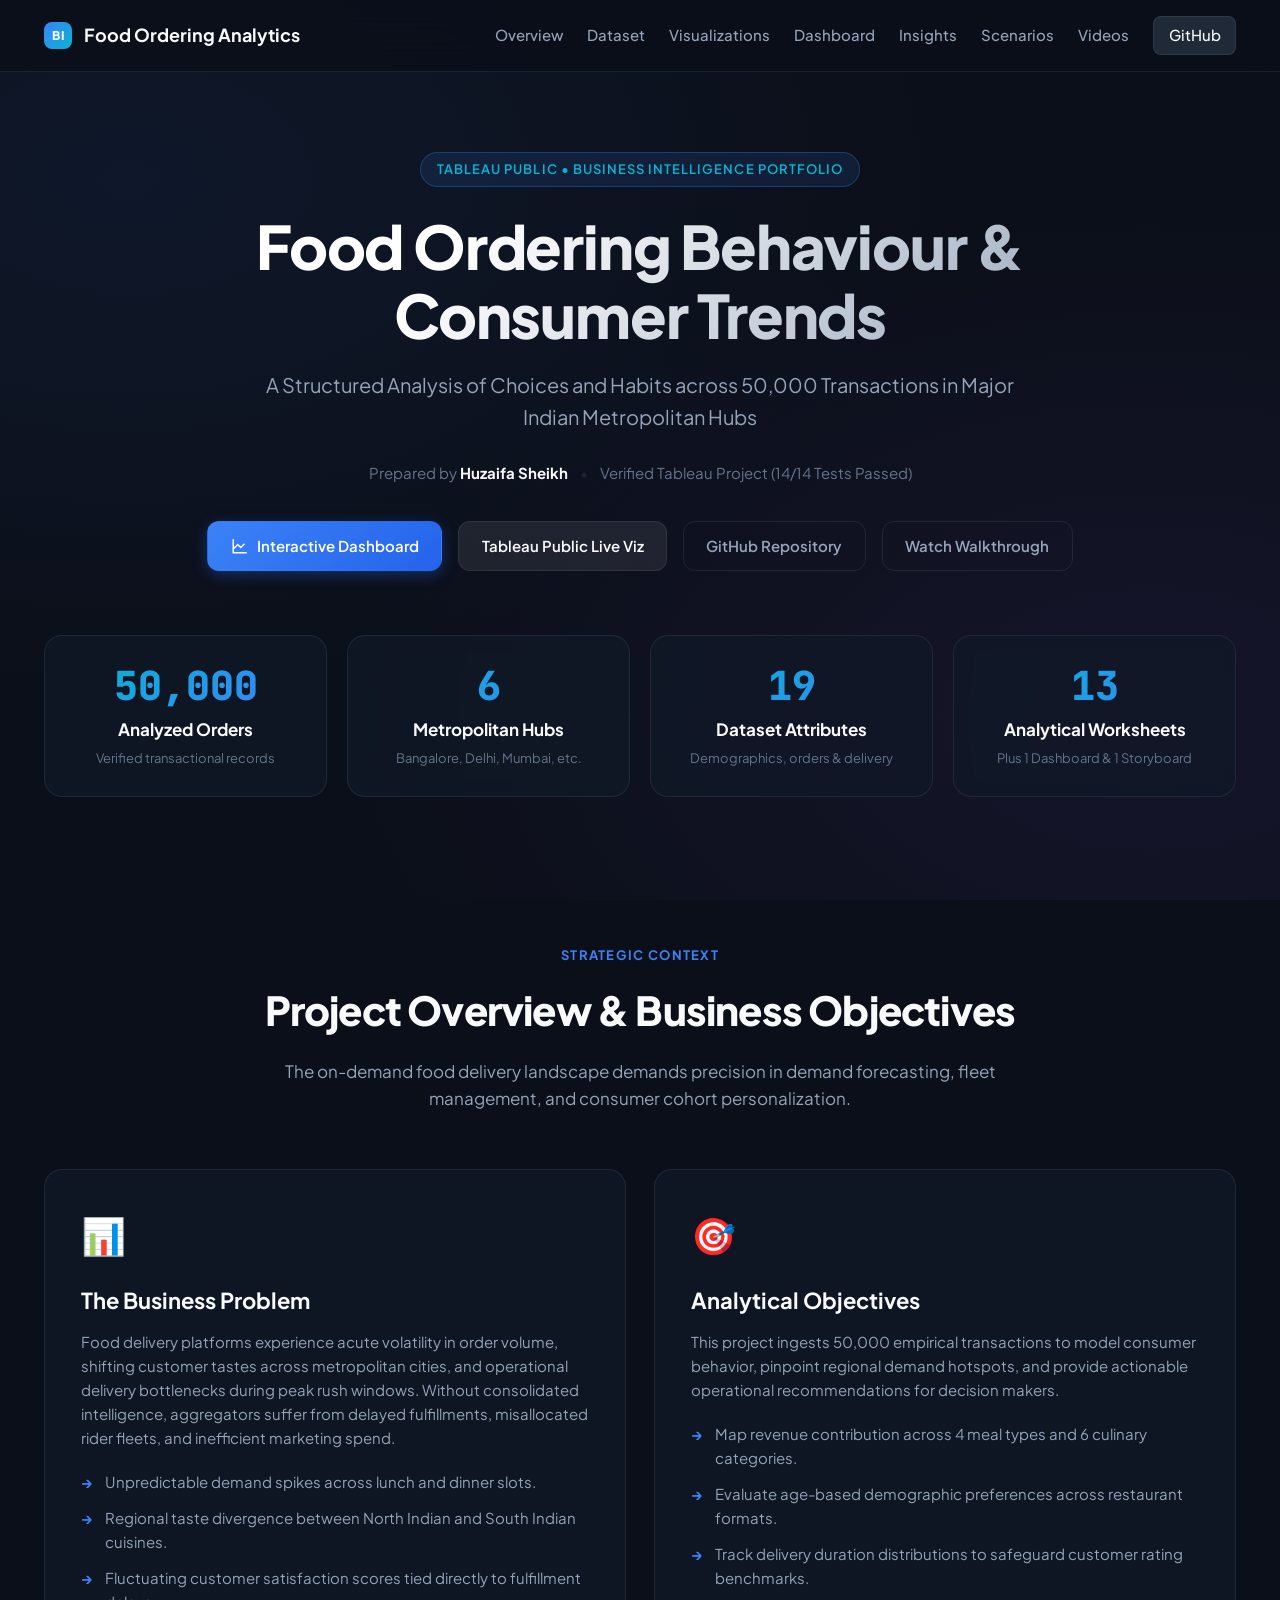
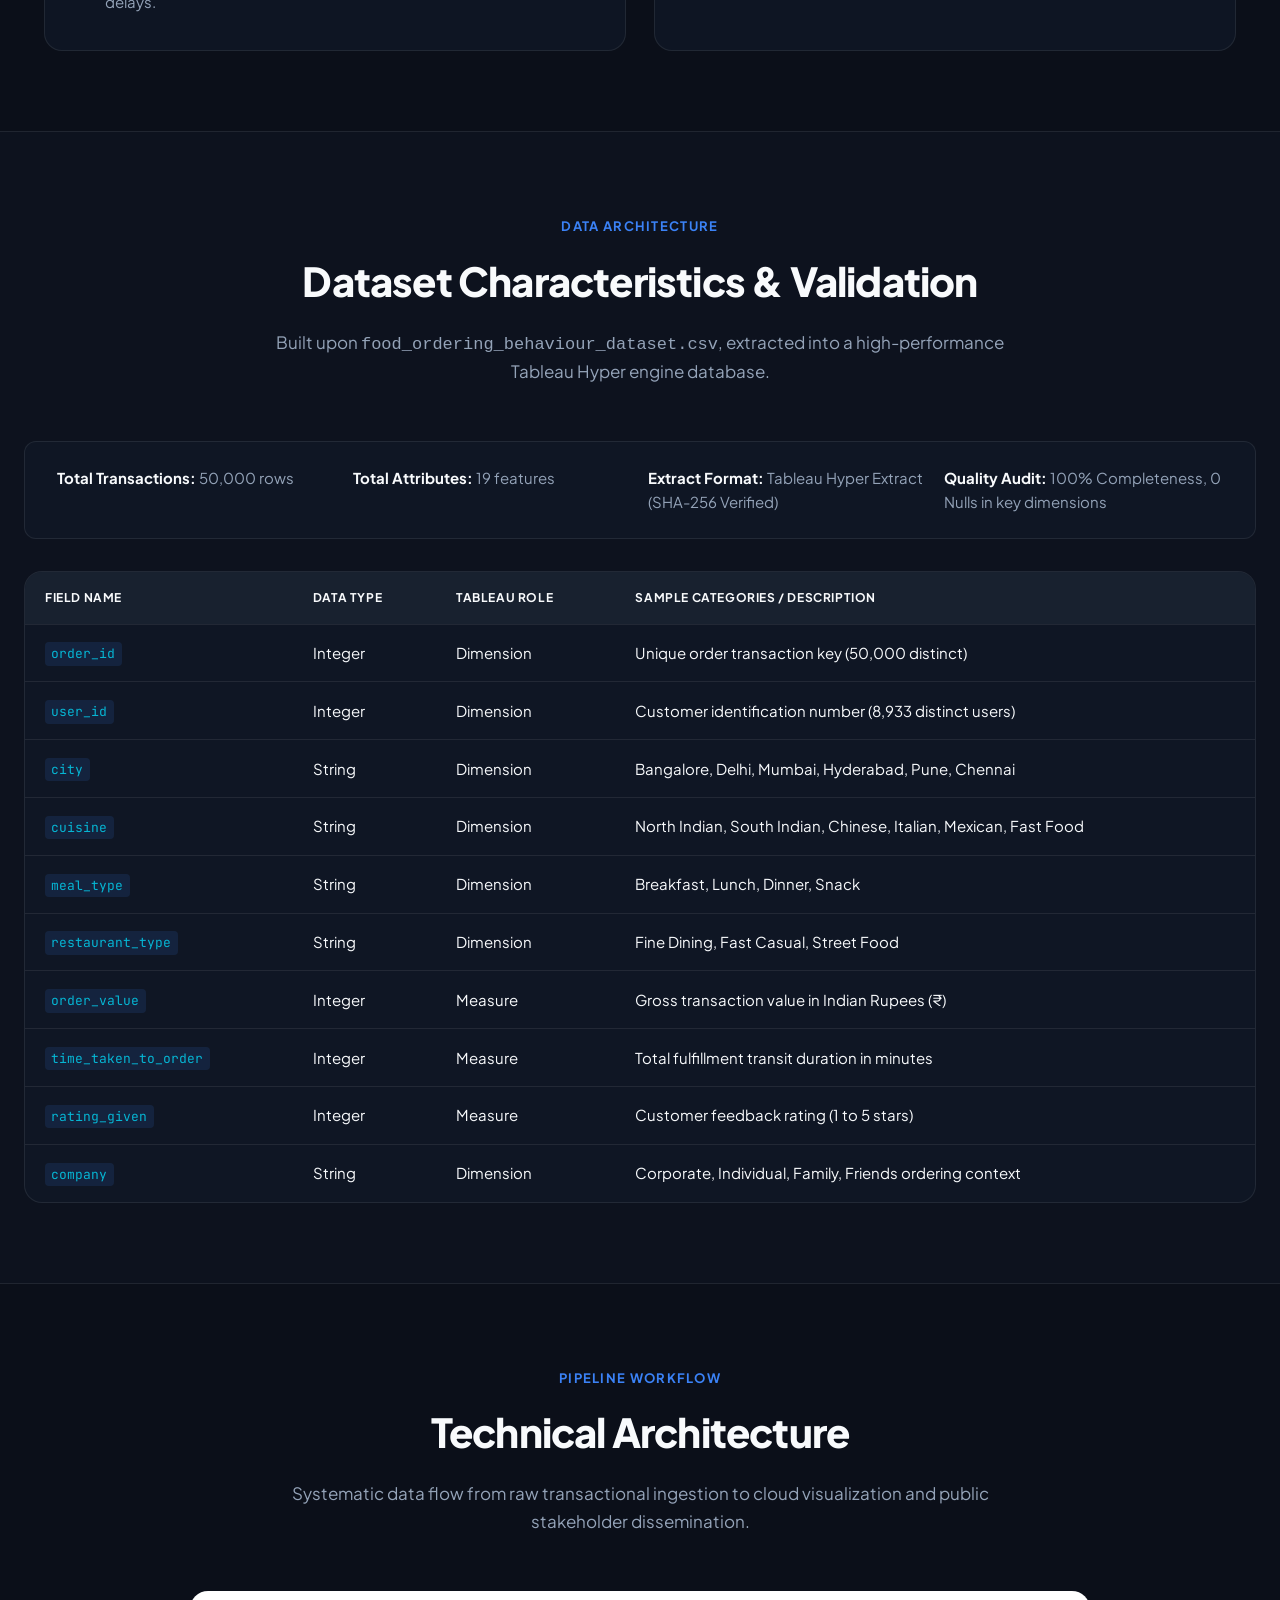
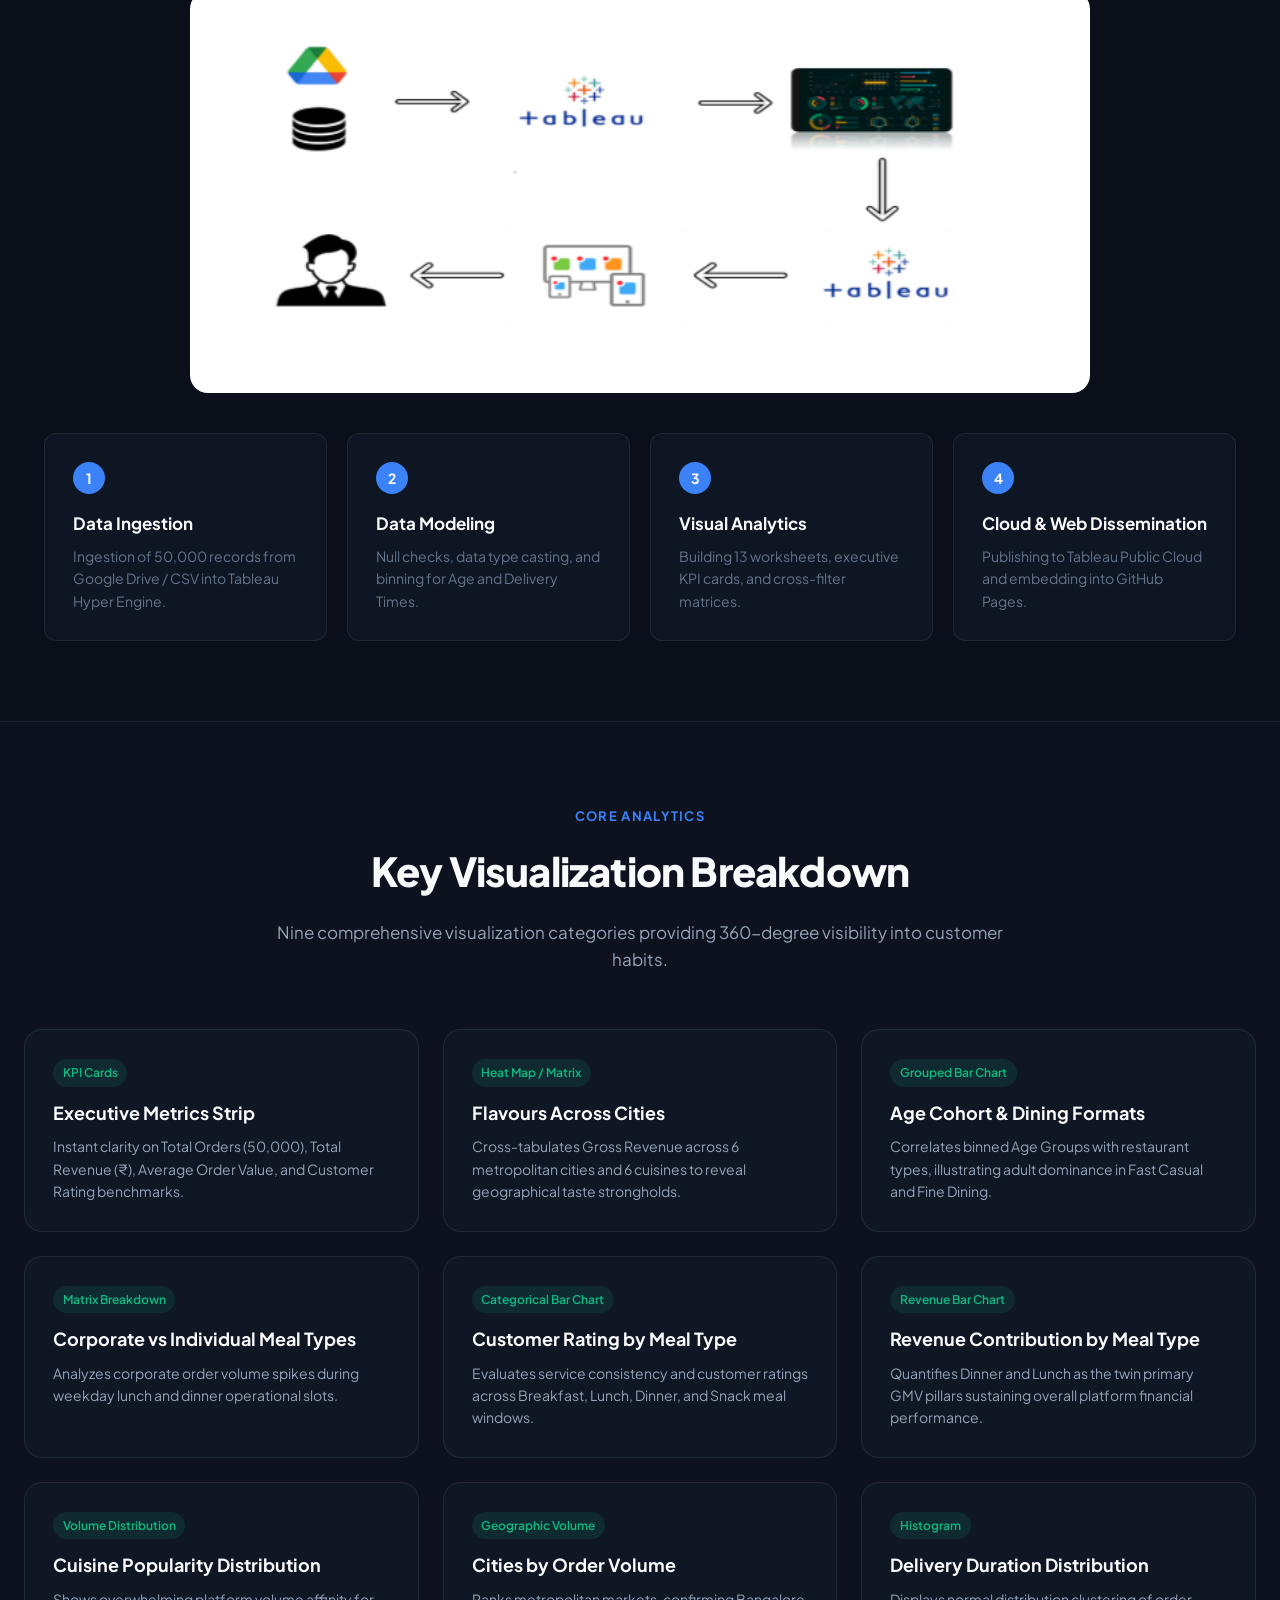
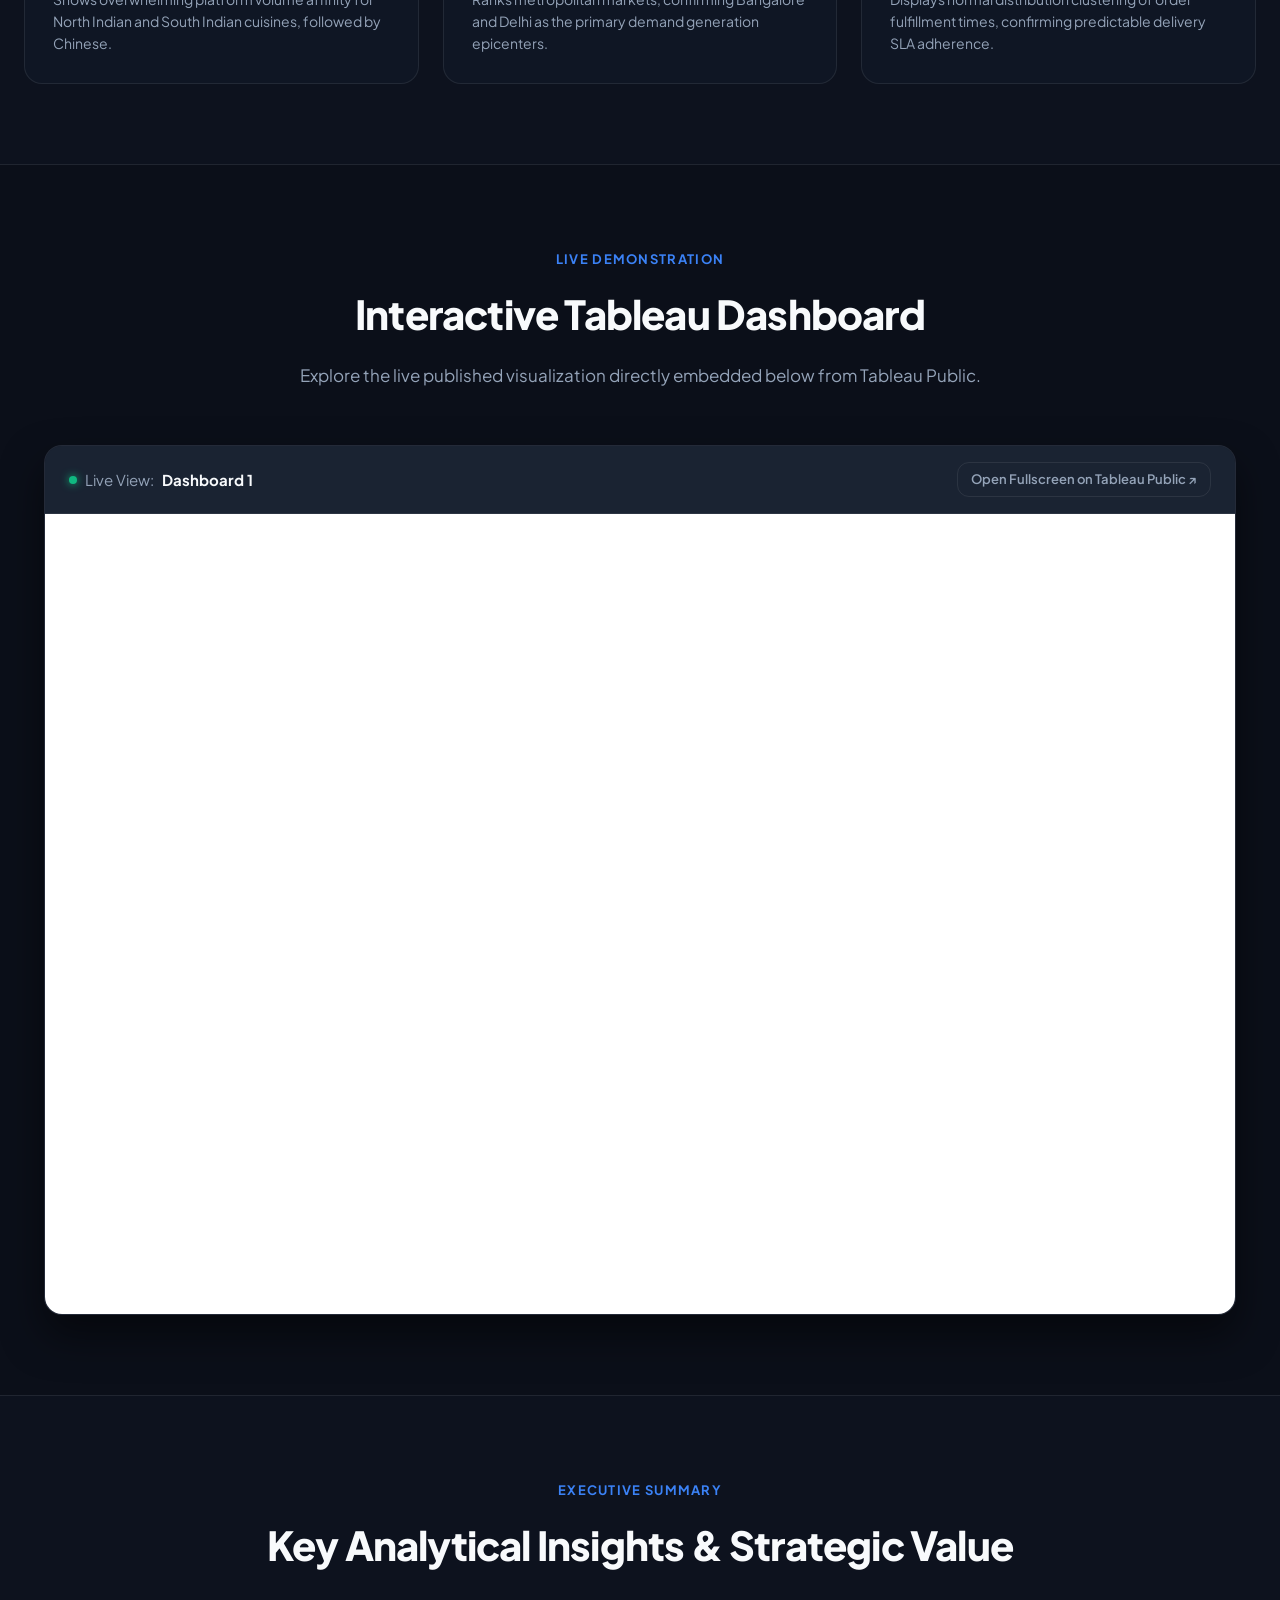
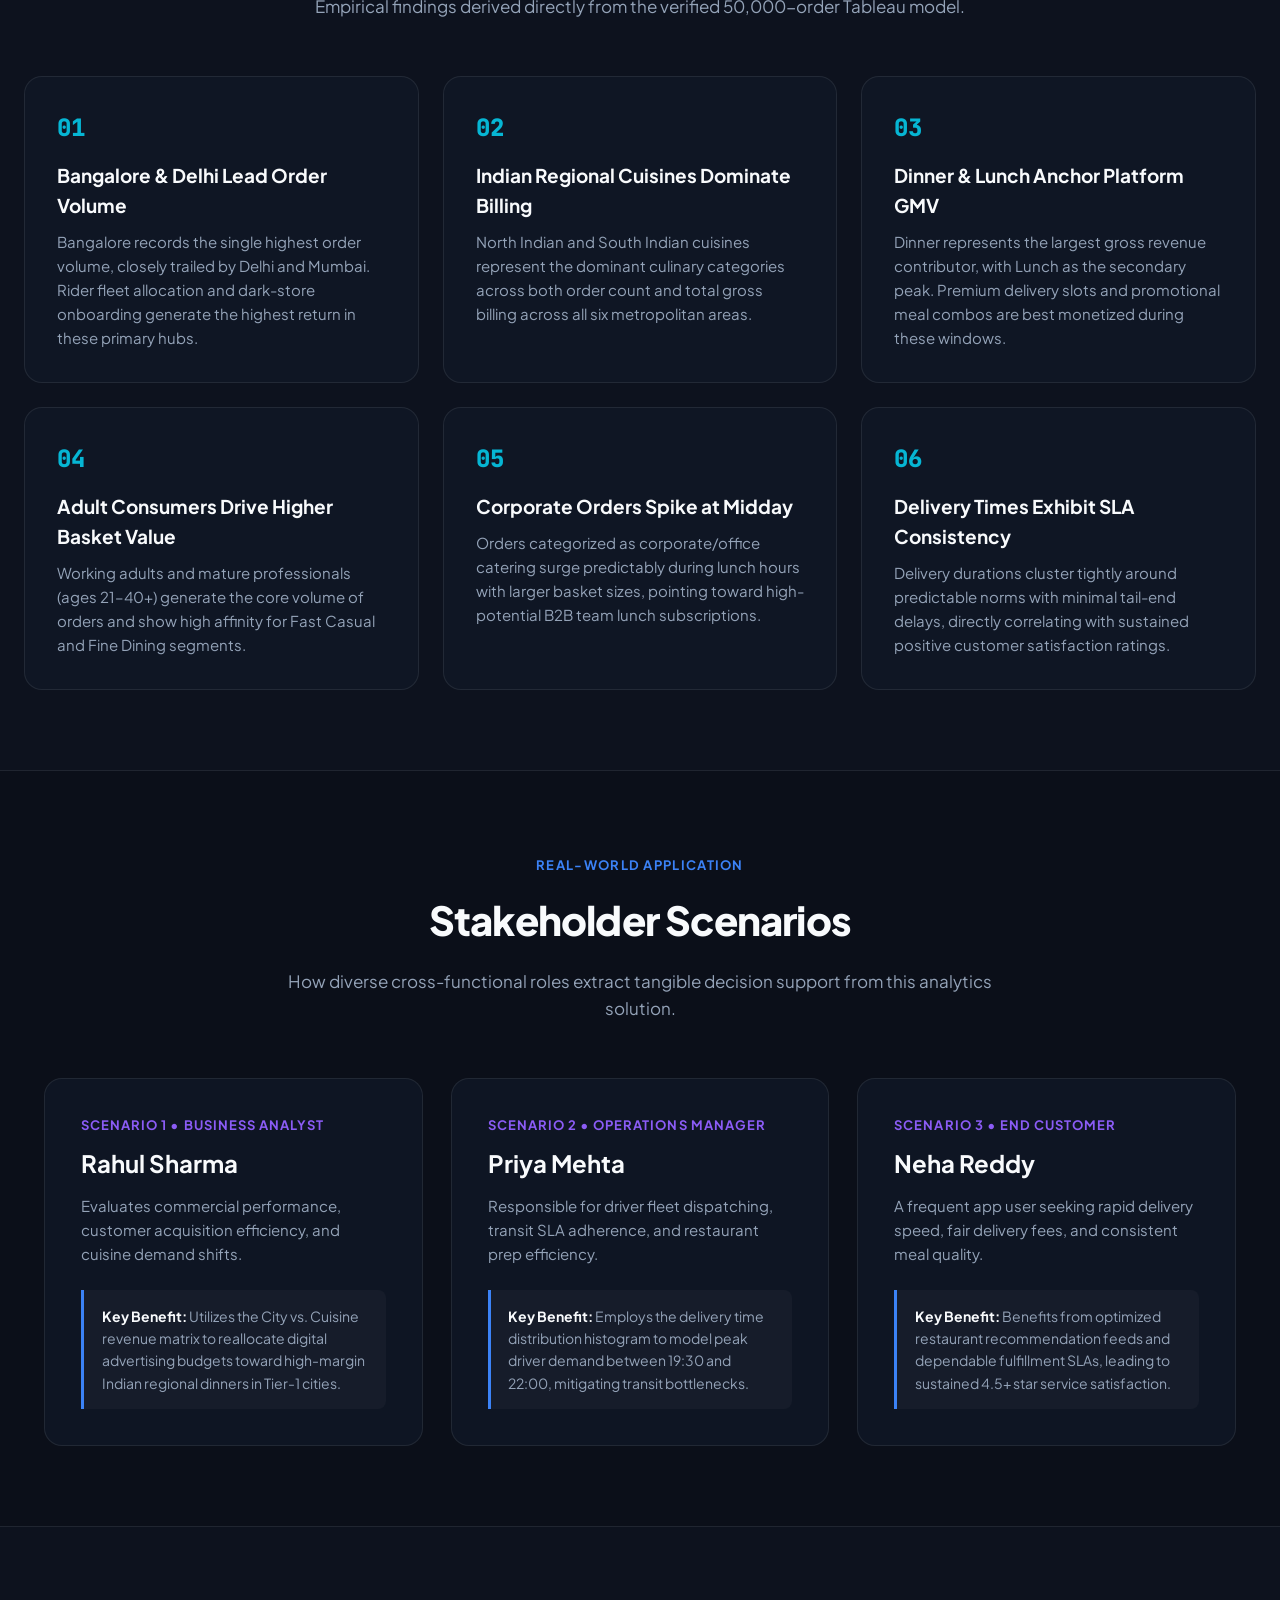
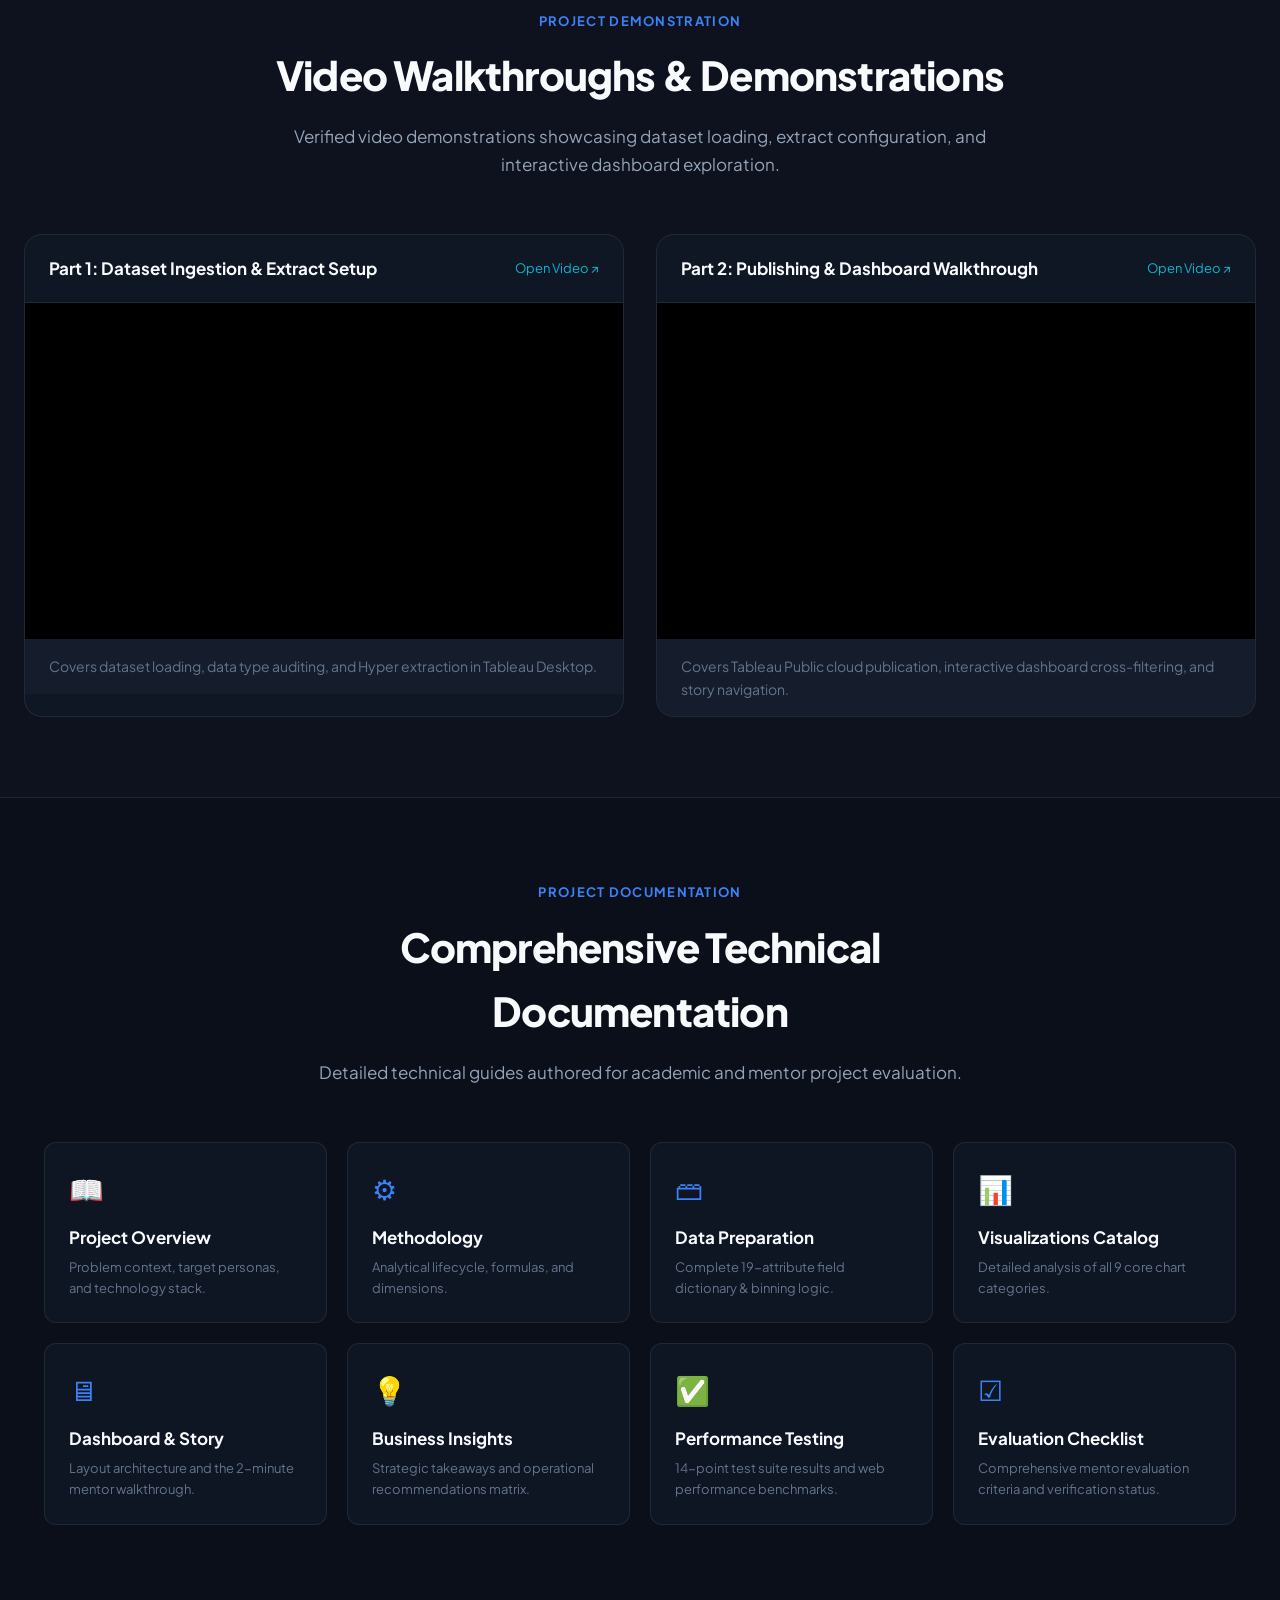
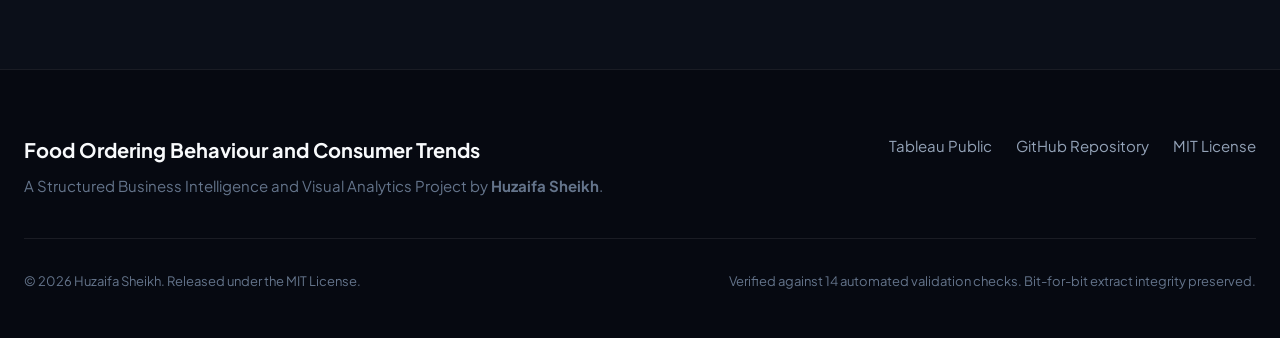
==== index.html @ 71a5d488 "feat: deploy demo website to GitHub Pages" ====
<!DOCTYPE html>
<html lang="en">
<head>
  <meta charset="UTF-8">
  <meta name="viewport" content="width=device-width, initial-scale=1.0">
  <title>Food Ordering Behaviour & Consumer Trends | Huzaifa Sheikh</title>
  <meta name="description" content="A Structured Analysis of Choices and Habits - Interactive Tableau Business Intelligence & Analytics Project by Huzaifa Sheikh.">
  <link rel="stylesheet" href="style.css">
  <link rel="preconnect" href="https://fonts.googleapis.com">
  <link rel="preconnect" href="https://fonts.gstatic.com" crossorigin>
  <link href="https://fonts.googleapis.com/css2?family=Plus+Jakarta+Sans:wght@400;500;600;700;800&family=JetBrains+Mono:wght@400;500&display=swap" rel="stylesheet">
</head>
<body>

  <!-- Navigation -->
  <header class="site-header">
    <div class="nav-container">
      <a href="#hero" class="brand-logo">
        <span class="logo-badge">BI</span>
        <span class="logo-text">Food Ordering Analytics</span>
      </a>
      <nav class="nav-links">
        <a href="#overview">Overview</a>
        <a href="#dataset">Dataset</a>
        <a href="#visualizations">Visualizations</a>
        <a href="#dashboard">Dashboard</a>
        <a href="#insights">Insights</a>
        <a href="#scenarios">Scenarios</a>
        <a href="#demo-video">Videos</a>
        <a href="https://github.com/Huzaifa2526/SkillWallet" target="_blank" rel="noopener" class="nav-btn-github">GitHub</a>
      </nav>
    </div>
  </header>

  <main>
    <!-- Hero Section -->
    <section id="hero" class="hero-section">
      <div class="hero-content">
        <div class="hero-pill">Tableau Public &bull; Business Intelligence Portfolio</div>
        <h1 class="hero-title">
          Food Ordering Behaviour &amp; Consumer Trends
        </h1>
        <p class="hero-subtitle">
          A Structured Analysis of Choices and Habits across 50,000 Transactions in Major Indian Metropolitan Hubs
        </p>
        <div class="hero-author-meta">
          <span>Prepared by <strong>Huzaifa Sheikh</strong></span>
          <span class="meta-dot">&bull;</span>
          <span>Verified Tableau Project (14/14 Tests Passed)</span>
        </div>
        <div class="hero-cta-group">
          <a href="#dashboard" class="btn btn-primary">
            <svg class="btn-icon" viewBox="0 0 24 24" fill="none" stroke="currentColor" stroke-width="2"><path d="M3 3v18h18"/><path d="M18 9l-5 5-4-4-6 6"/></svg>
            Interactive Dashboard
          </a>
          <a href="https://public.tableau.com/views/FoodOrderingBehaviourandConsumerTrend_Huzaifa/Dashboard1?:language=en-US&:display_count=n&:origin=viz_share_link" target="_blank" rel="noopener" class="btn btn-secondary">
            Tableau Public Live Viz
          </a>
          <a href="https://github.com/Huzaifa2526/SkillWallet" target="_blank" rel="noopener" class="btn btn-outline">
            GitHub Repository
          </a>
          <a href="#demo-video" class="btn btn-outline">
            Watch Walkthrough
          </a>
        </div>
      </div>
    </section>

    <!-- KPI Metric Strip -->
    <section class="kpi-strip">
      <div class="kpi-grid">
        <div class="kpi-card">
          <div class="kpi-number" data-target="50000">50,000</div>
          <div class="kpi-label">Analyzed Orders</div>
          <div class="kpi-desc">Verified transactional records</div>
        </div>
        <div class="kpi-card">
          <div class="kpi-number" data-target="6">6</div>
          <div class="kpi-label">Metropolitan Hubs</div>
          <div class="kpi-desc">Bangalore, Delhi, Mumbai, etc.</div>
        </div>
        <div class="kpi-card">
          <div class="kpi-number" data-target="19">19</div>
          <div class="kpi-label">Dataset Attributes</div>
          <div class="kpi-desc">Demographics, orders &amp; delivery</div>
        </div>
        <div class="kpi-card">
          <div class="kpi-number" data-target="13">13</div>
          <div class="kpi-label">Analytical Worksheets</div>
          <div class="kpi-desc">Plus 1 Dashboard &amp; 1 Storyboard</div>
        </div>
      </div>
    </section>

    <!-- Overview & Problem Statement -->
    <section id="overview" class="content-section">
      <div class="section-header">
        <div class="section-tag">Strategic Context</div>
        <h2>Project Overview &amp; Business Objectives</h2>
        <p class="section-lead">
          The on-demand food delivery landscape demands precision in demand forecasting, fleet management, and consumer cohort personalization.
        </p>
      </div>

      <div class="grid-2-col">
        <div class="feature-card">
          <div class="feature-icon">&#x1F4CA;</div>
          <h3>The Business Problem</h3>
          <p>
            Food delivery platforms experience acute volatility in order volume, shifting customer tastes across metropolitan cities, and operational delivery bottlenecks during peak rush windows. Without consolidated intelligence, aggregators suffer from delayed fulfillments, misallocated rider fleets, and inefficient marketing spend.
          </p>
          <ul class="styled-list">
            <li>Unpredictable demand spikes across lunch and dinner slots.</li>
            <li>Regional taste divergence between North Indian and South Indian cuisines.</li>
            <li>Fluctuating customer satisfaction scores tied directly to fulfillment delays.</li>
          </ul>
        </div>

        <div class="feature-card">
          <div class="feature-icon">&#x1F3AF;</div>
          <h3>Analytical Objectives</h3>
          <p>
            This project ingests 50,000 empirical transactions to model consumer behavior, pinpoint regional demand hotspots, and provide actionable operational recommendations for decision makers.
          </p>
          <ul class="styled-list">
            <li>Map revenue contribution across 4 meal types and 6 culinary categories.</li>
            <li>Evaluate age-based demographic preferences across restaurant formats.</li>
            <li>Track delivery duration distributions to safeguard customer rating benchmarks.</li>
          </ul>
        </div>
      </div>
    </section>

    <!-- Dataset Overview -->
    <section id="dataset" class="content-section bg-alt">
      <div class="section-header">
        <div class="section-tag">Data Architecture</div>
        <h2>Dataset Characteristics &amp; Validation</h2>
        <p class="section-lead">
          Built upon <code>food_ordering_behaviour_dataset.csv</code>, extracted into a high-performance Tableau Hyper engine database.
        </p>
      </div>

      <div class="dataset-meta-box">
        <div class="dataset-summary">
          <div><strong>Total Transactions:</strong> 50,000 rows</div>
          <div><strong>Total Attributes:</strong> 19 features</div>
          <div><strong>Extract Format:</strong> Tableau Hyper Extract (SHA-256 Verified)</div>
          <div><strong>Quality Audit:</strong> 100% Completeness, 0 Nulls in key dimensions</div>
        </div>
      </div>

      <div class="table-container">
        <table class="data-table">
          <thead>
            <tr>
              <th>Field Name</th>
              <th>Data Type</th>
              <th>Tableau Role</th>
              <th>Sample Categories / Description</th>
            </tr>
          </thead>
          <tbody>
            <tr>
              <td><code>order_id</code></td>
              <td>Integer</td>
              <td>Dimension</td>
              <td>Unique order transaction key (50,000 distinct)</td>
            </tr>
            <tr>
              <td><code>user_id</code></td>
              <td>Integer</td>
              <td>Dimension</td>
              <td>Customer identification number (8,933 distinct users)</td>
            </tr>
            <tr>
              <td><code>city</code></td>
              <td>String</td>
              <td>Dimension</td>
              <td>Bangalore, Delhi, Mumbai, Hyderabad, Pune, Chennai</td>
            </tr>
            <tr>
              <td><code>cuisine</code></td>
              <td>String</td>
              <td>Dimension</td>
              <td>North Indian, South Indian, Chinese, Italian, Mexican, Fast Food</td>
            </tr>
            <tr>
              <td><code>meal_type</code></td>
              <td>String</td>
              <td>Dimension</td>
              <td>Breakfast, Lunch, Dinner, Snack</td>
            </tr>
            <tr>
              <td><code>restaurant_type</code></td>
              <td>String</td>
              <td>Dimension</td>
              <td>Fine Dining, Fast Casual, Street Food</td>
            </tr>
            <tr>
              <td><code>order_value</code></td>
              <td>Integer</td>
              <td>Measure</td>
              <td>Gross transaction value in Indian Rupees (₹)</td>
            </tr>
            <tr>
              <td><code>time_taken_to_order</code></td>
              <td>Integer</td>
              <td>Measure</td>
              <td>Total fulfillment transit duration in minutes</td>
            </tr>
            <tr>
              <td><code>rating_given</code></td>
              <td>Integer</td>
              <td>Measure</td>
              <td>Customer feedback rating (1 to 5 stars)</td>
            </tr>
            <tr>
              <td><code>company</code></td>
              <td>String</td>
              <td>Dimension</td>
              <td>Corporate, Individual, Family, Friends ordering context</td>
            </tr>
          </tbody>
        </table>
      </div>
    </section>

    <!-- Technical Architecture -->
    <section id="architecture" class="content-section">
      <div class="section-header">
        <div class="section-tag">Pipeline Workflow</div>
        <h2>Technical Architecture</h2>
        <p class="section-lead">
          Systematic data flow from raw transactional ingestion to cloud visualization and public stakeholder dissemination.
        </p>
      </div>

      <div class="architecture-container">
        <img src="assets/architecture.png" alt="Technical Architecture Pipeline Diagram" class="arch-diagram-img">
        <div class="pipeline-steps">
          <div class="pipeline-step">
            <div class="step-num">1</div>
            <h4>Data Ingestion</h4>
            <p>Ingestion of 50,000 records from Google Drive / CSV into Tableau Hyper Engine.</p>
          </div>
          <div class="pipeline-step">
            <div class="step-num">2</div>
            <h4>Data Modeling</h4>
            <p>Null checks, data type casting, and binning for Age and Delivery Times.</p>
          </div>
          <div class="pipeline-step">
            <div class="step-num">3</div>
            <h4>Visual Analytics</h4>
            <p>Building 13 worksheets, executive KPI cards, and cross-filter matrices.</p>
          </div>
          <div class="pipeline-step">
            <div class="step-num">4</div>
            <h4>Cloud &amp; Web Dissemination</h4>
            <p>Publishing to Tableau Public Cloud and embedding into GitHub Pages.</p>
          </div>
        </div>
      </div>
    </section>

    <!-- Visualizations Breakdown -->
    <section id="visualizations" class="content-section bg-alt">
      <div class="section-header">
        <div class="section-tag">Core Analytics</div>
        <h2>Key Visualization Breakdown</h2>
        <p class="section-lead">
          Nine comprehensive visualization categories providing 360-degree visibility into customer habits.
        </p>
      </div>

      <div class="viz-cards-grid">
        <div class="viz-card">
          <div class="viz-badge">KPI Cards</div>
          <h4>Executive Metrics Strip</h4>
          <p>Instant clarity on Total Orders (50,000), Total Revenue (₹), Average Order Value, and Customer Rating benchmarks.</p>
        </div>
        <div class="viz-card">
          <div class="viz-badge">Heat Map / Matrix</div>
          <h4>Flavours Across Cities</h4>
          <p>Cross-tabulates Gross Revenue across 6 metropolitan cities and 6 cuisines to reveal geographical taste strongholds.</p>
        </div>
        <div class="viz-card">
          <div class="viz-badge">Grouped Bar Chart</div>
          <h4>Age Cohort &amp; Dining Formats</h4>
          <p>Correlates binned Age Groups with restaurant types, illustrating adult dominance in Fast Casual and Fine Dining.</p>
        </div>
        <div class="viz-card">
          <div class="viz-badge">Matrix Breakdown</div>
          <h4>Corporate vs Individual Meal Types</h4>
          <p>Analyzes corporate order volume spikes during weekday lunch and dinner operational slots.</p>
        </div>
        <div class="viz-card">
          <div class="viz-badge">Categorical Bar Chart</div>
          <h4>Customer Rating by Meal Type</h4>
          <p>Evaluates service consistency and customer ratings across Breakfast, Lunch, Dinner, and Snack meal windows.</p>
        </div>
        <div class="viz-card">
          <div class="viz-badge">Revenue Bar Chart</div>
          <h4>Revenue Contribution by Meal Type</h4>
          <p>Quantifies Dinner and Lunch as the twin primary GMV pillars sustaining overall platform financial performance.</p>
        </div>
        <div class="viz-card">
          <div class="viz-badge">Volume Distribution</div>
          <h4>Cuisine Popularity Distribution</h4>
          <p>Shows overwhelming platform volume affinity for North Indian and South Indian cuisines, followed by Chinese.</p>
        </div>
        <div class="viz-card">
          <div class="viz-badge">Geographic Volume</div>
          <h4>Cities by Order Volume</h4>
          <p>Ranks metropolitan markets, confirming Bangalore and Delhi as the primary demand generation epicenters.</p>
        </div>
        <div class="viz-card">
          <div class="viz-badge">Histogram</div>
          <h4>Delivery Duration Distribution</h4>
          <p>Displays normal distribution clustering of order fulfillment times, confirming predictable delivery SLA adherence.</p>
        </div>
      </div>
    </section>

    <!-- Interactive Tableau Dashboard -->
    <section id="dashboard" class="content-section">
      <div class="section-header">
        <div class="section-tag">Live Demonstration</div>
        <h2>Interactive Tableau Dashboard</h2>
        <p class="section-lead">
          Explore the live published visualization directly embedded below from Tableau Public.
        </p>
      </div>

      <div class="dashboard-embed-wrapper">
        <div class="dashboard-toolbar">
          <div class="toolbar-title">
            <span class="status-indicator"></span> Live View: <strong>Dashboard 1</strong>
          </div>
          <div class="toolbar-actions">
            <a href="https://public.tableau.com/views/FoodOrderingBehaviourandConsumerTrend_Huzaifa/Dashboard1?:language=en-US&:display_count=n&:origin=viz_share_link" target="_blank" rel="noopener" class="btn btn-sm btn-outline">
              Open Fullscreen on Tableau Public &nearr;
            </a>
          </div>
        </div>
        <div class="tableau-container">
          <iframe 
            src="https://public.tableau.com/views/FoodOrderingBehaviourandConsumerTrend_Huzaifa/Dashboard1?:language=en-US&:display_count=n&:origin=viz_share_link&:embed=y&:showVizHome=n&:toolbar=yes" 
            title="Food Ordering Behaviour and Consumer Trend - Tableau Dashboard" 
            class="tableau-iframe"
            loading="lazy"
            allowfullscreen>
          </iframe>
        </div>
      </div>
    </section>

    <!-- Key Insights -->
    <section id="insights" class="content-section bg-alt">
      <div class="section-header">
        <div class="section-tag">Executive Summary</div>
        <h2>Key Analytical Insights &amp; Strategic Value</h2>
        <p class="section-lead">
          Empirical findings derived directly from the verified 50,000-order Tableau model.
        </p>
      </div>

      <div class="insights-grid">
        <div class="insight-item">
          <div class="insight-num">01</div>
          <h4>Bangalore &amp; Delhi Lead Order Volume</h4>
          <p>Bangalore records the single highest order volume, closely trailed by Delhi and Mumbai. Rider fleet allocation and dark-store onboarding generate the highest return in these primary hubs.</p>
        </div>
        <div class="insight-item">
          <div class="insight-num">02</div>
          <h4>Indian Regional Cuisines Dominate Billing</h4>
          <p>North Indian and South Indian cuisines represent the dominant culinary categories across both order count and total gross billing across all six metropolitan areas.</p>
        </div>
        <div class="insight-item">
          <div class="insight-num">03</div>
          <h4>Dinner &amp; Lunch Anchor Platform GMV</h4>
          <p>Dinner represents the largest gross revenue contributor, with Lunch as the secondary peak. Premium delivery slots and promotional meal combos are best monetized during these windows.</p>
        </div>
        <div class="insight-item">
          <div class="insight-num">04</div>
          <h4>Adult Consumers Drive Higher Basket Value</h4>
          <p>Working adults and mature professionals (ages 21–40+) generate the core volume of orders and show high affinity for Fast Casual and Fine Dining segments.</p>
        </div>
        <div class="insight-item">
          <div class="insight-num">05</div>
          <h4>Corporate Orders Spike at Midday</h4>
          <p>Orders categorized as corporate/office catering surge predictably during lunch hours with larger basket sizes, pointing toward high-potential B2B team lunch subscriptions.</p>
        </div>
        <div class="insight-item">
          <div class="insight-num">06</div>
          <h4>Delivery Times Exhibit SLA Consistency</h4>
          <p>Delivery durations cluster tightly around predictable norms with minimal tail-end delays, directly correlating with sustained positive customer satisfaction ratings.</p>
        </div>
      </div>
    </section>

    <!-- Stakeholder Scenarios -->
    <section id="scenarios" class="content-section">
      <div class="section-header">
        <div class="section-tag">Real-World Application</div>
        <h2>Stakeholder Scenarios</h2>
        <p class="section-lead">
          How diverse cross-functional roles extract tangible decision support from this analytics solution.
        </p>
      </div>

      <div class="scenarios-grid">
        <div class="scenario-card">
          <div class="scenario-role">Scenario 1 &bull; Business Analyst</div>
          <h3>Rahul Sharma</h3>
          <p class="scenario-context">Evaluates commercial performance, customer acquisition efficiency, and cuisine demand shifts.</p>
          <div class="scenario-impact">
            <strong>Key Benefit:</strong> Utilizes the City vs. Cuisine revenue matrix to reallocate digital advertising budgets toward high-margin Indian regional dinners in Tier-1 cities.
          </div>
        </div>

        <div class="scenario-card">
          <div class="scenario-role">Scenario 2 &bull; Operations Manager</div>
          <h3>Priya Mehta</h3>
          <p class="scenario-context">Responsible for driver fleet dispatching, transit SLA adherence, and restaurant prep efficiency.</p>
          <div class="scenario-impact">
            <strong>Key Benefit:</strong> Employs the delivery time distribution histogram to model peak driver demand between 19:30 and 22:00, mitigating transit bottlenecks.
          </div>
        </div>

        <div class="scenario-card">
          <div class="scenario-role">Scenario 3 &bull; End Customer</div>
          <h3>Neha Reddy</h3>
          <p class="scenario-context">A frequent app user seeking rapid delivery speed, fair delivery fees, and consistent meal quality.</p>
          <div class="scenario-impact">
            <strong>Key Benefit:</strong> Benefits from optimized restaurant recommendation feeds and dependable fulfillment SLAs, leading to sustained 4.5+ star service satisfaction.
          </div>
        </div>
      </div>
    </section>

    <!-- Demonstration Video Section -->
    <section id="demo-video" class="content-section bg-alt">
      <div class="section-header">
        <div class="section-tag">Project Demonstration</div>
        <h2>Video Walkthroughs &amp; Demonstrations</h2>
        <p class="section-lead">
          Verified video demonstrations showcasing dataset loading, extract configuration, and interactive dashboard exploration.
        </p>
      </div>

      <div class="video-grid">
        <div class="video-card">
          <div class="video-header">
            <h4>Part 1: Dataset Ingestion &amp; Extract Setup</h4>
            <a href="https://drive.google.com/file/d/1P-2juOgXIsgjyp1S3x7Zk0hI_UoCOwdy/view?usp=sharing" target="_blank" rel="noopener" class="video-link">
              Open Video &nearr;
            </a>
          </div>
          <div class="video-player-wrapper">
            <iframe 
              src="https://drive.google.com/file/d/1P-2juOgXIsgjyp1S3x7Zk0hI_UoCOwdy/preview" 
              title="Dataset Loading Demo" 
              class="video-iframe" 
              loading="lazy"
              allowfullscreen>
            </iframe>
          </div>
          <div class="video-footer">
            Covers dataset loading, data type auditing, and Hyper extraction in Tableau Desktop.
          </div>
        </div>

        <div class="video-card">
          <div class="video-header">
            <h4>Part 2: Publishing &amp; Dashboard Walkthrough</h4>
            <a href="https://drive.google.com/file/d/1EGqiZxYGsHgL8gLxxz74CgU6mHn7xiiN/view?usp=sharing" target="_blank" rel="noopener" class="video-link">
              Open Video &nearr;
            </a>
          </div>
          <div class="video-player-wrapper">
            <iframe 
              src="https://drive.google.com/file/d/1EGqiZxYGsHgL8gLxxz74CgU6mHn7xiiN/preview" 
              title="Publishing and Dashboard Walkthrough" 
              class="video-iframe" 
              loading="lazy"
              allowfullscreen>
            </iframe>
          </div>
          <div class="video-footer">
            Covers Tableau Public cloud publication, interactive dashboard cross-filtering, and story navigation.
          </div>
        </div>
      </div>
    </section>

    <!-- Documentation & Resources -->
    <section id="docs" class="content-section">
      <div class="section-header">
        <div class="section-tag">Project Documentation</div>
        <h2>Comprehensive Technical Documentation</h2>
        <p class="section-lead">
          Detailed technical guides authored for academic and mentor project evaluation.
        </p>
      </div>

      <div class="docs-grid">
        <a href="https://github.com/Huzaifa2526/SkillWallet/blob/main/docs/project-overview.md" target="_blank" rel="noopener" class="doc-item">
          <div class="doc-icon">&#x1F4D6;</div>
          <h4>Project Overview</h4>
          <p>Problem context, target personas, and technology stack.</p>
        </a>
        <a href="https://github.com/Huzaifa2526/SkillWallet/blob/main/docs/methodology.md" target="_blank" rel="noopener" class="doc-item">
          <div class="doc-icon">&#x2699;</div>
          <h4>Methodology</h4>
          <p>Analytical lifecycle, formulas, and dimensions.</p>
        </a>
        <a href="https://github.com/Huzaifa2526/SkillWallet/blob/main/docs/data-preparation.md" target="_blank" rel="noopener" class="doc-item">
          <div class="doc-icon">&#x1F5C3;</div>
          <h4>Data Preparation</h4>
          <p>Complete 19-attribute field dictionary &amp; binning logic.</p>
        </a>
        <a href="https://github.com/Huzaifa2526/SkillWallet/blob/main/docs/visualizations.md" target="_blank" rel="noopener" class="doc-item">
          <div class="doc-icon">&#x1F4CA;</div>
          <h4>Visualizations Catalog</h4>
          <p>Detailed analysis of all 9 core chart categories.</p>
        </a>
        <a href="https://github.com/Huzaifa2526/SkillWallet/blob/main/docs/dashboard.md" target="_blank" rel="noopener" class="doc-item">
          <div class="doc-icon">&#x1F5A5;</div>
          <h4>Dashboard &amp; Story</h4>
          <p>Layout architecture and the 2-minute mentor walkthrough.</p>
        </a>
        <a href="https://github.com/Huzaifa2526/SkillWallet/blob/main/docs/insights.md" target="_blank" rel="noopener" class="doc-item">
          <div class="doc-icon">&#x1F4A1;</div>
          <h4>Business Insights</h4>
          <p>Strategic takeaways and operational recommendations matrix.</p>
        </a>
        <a href="https://github.com/Huzaifa2526/SkillWallet/blob/main/docs/performance-testing.md" target="_blank" rel="noopener" class="doc-item">
          <div class="doc-icon">&#x2705;</div>
          <h4>Performance Testing</h4>
          <p>14-point test suite results and web performance benchmarks.</p>
        </a>
        <a href="https://github.com/Huzaifa2526/SkillWallet/blob/main/docs/evaluation-checklist.md" target="_blank" rel="noopener" class="doc-item">
          <div class="doc-icon">&#x2611;</div>
          <h4>Evaluation Checklist</h4>
          <p>Comprehensive mentor evaluation criteria and verification status.</p>
        </a>
      </div>
    </section>
  </main>

  <!-- Footer -->
  <footer class="site-footer">
    <div class="footer-container">
      <div class="footer-top">
        <div class="footer-brand">
          <h3>Food Ordering Behaviour and Consumer Trends</h3>
          <p>A Structured Business Intelligence and Visual Analytics Project by <strong>Huzaifa Sheikh</strong>.</p>
        </div>
        <div class="footer-links">
          <a href="https://public.tableau.com/views/FoodOrderingBehaviourandConsumerTrend_Huzaifa/Dashboard1?:language=en-US&:display_count=n&:origin=viz_share_link" target="_blank" rel="noopener">Tableau Public</a>
          <a href="https://github.com/Huzaifa2526/SkillWallet" target="_blank" rel="noopener">GitHub Repository</a>
          <a href="https://github.com/Huzaifa2526/SkillWallet/blob/main/LICENSE" target="_blank" rel="noopener">MIT License</a>
        </div>
      </div>
      <div class="footer-bottom">
        <p>&copy; 2026 Huzaifa Sheikh. Released under the MIT License.</p>
        <p>Verified against 14 automated validation checks. Bit-for-bit extract integrity preserved.</p>
      </div>
    </div>
  </footer>

  <script src="script.js"></script>
</body>
</html>
---- style.css ----
:root {
  --bg-primary: #0b0f19;
  --bg-secondary: #111827;
  --bg-tertiary: #1f2937;
  --bg-card: rgba(17, 24, 39, 0.75);
  --border-color: rgba(255, 255, 255, 0.08);
  --border-hover: rgba(59, 130, 246, 0.4);
  --text-primary: #f8fafc;
  --text-secondary: #94a3b8;
  --text-muted: #64748b;
  --accent-blue: #3b82f6;
  --accent-blue-hover: #2563eb;
  --accent-cyan: #06b6d4;
  --accent-green: #10b981;
  --accent-purple: #8b5cf6;
  --font-sans: 'Plus Jakarta Sans', -apple-system, BlinkMacSystemFont, 'Segoe UI', Roboto, sans-serif;
  --font-mono: 'JetBrains Mono', monospace;
  --radius-sm: 8px;
  --radius-md: 12px;
  --radius-lg: 18px;
  --transition: all 0.25s ease;
}

* {
  box-sizing: border-box;
  margin: 0;
  padding: 0;
}

html {
  scroll-behavior: smooth;
  font-family: var(--font-sans);
  background-color: var(--bg-primary);
  color: var(--text-primary);
  line-height: 1.6;
}

body {
  overflow-x: hidden;
  background-image: 
    radial-gradient(at 10% 20%, rgba(59, 130, 246, 0.08) 0px, transparent 50%),
    radial-gradient(at 90% 80%, rgba(139, 92, 246, 0.08) 0px, transparent 50%);
  background-attachment: fixed;
}

a {
  color: var(--accent-blue);
  text-decoration: none;
  transition: var(--transition);
}

a:hover {
  color: var(--accent-cyan);
}

/* Header & Nav */
.site-header {
  position: sticky;
  top: 0;
  z-index: 100;
  background: rgba(11, 15, 25, 0.85);
  backdrop-filter: blur(16px);
  border-bottom: 1px solid var(--border-color);
}

.nav-container {
  max-width: 1240px;
  margin: 0 auto;
  padding: 1rem 1.5rem;
  display: flex;
  align-items: center;
  justify-content: space-between;
}

.brand-logo {
  display: flex;
  align-items: center;
  gap: 0.75rem;
  color: var(--text-primary);
  font-weight: 700;
  font-size: 1.125rem;
}

.logo-badge {
  background: linear-gradient(135deg, var(--accent-blue), var(--accent-cyan));
  color: #ffffff;
  font-size: 0.75rem;
  font-weight: 800;
  padding: 0.25rem 0.5rem;
  border-radius: var(--radius-sm);
  letter-spacing: 0.05em;
}

.nav-links {
  display: flex;
  align-items: center;
  gap: 1.5rem;
}

.nav-links a {
  color: var(--text-secondary);
  font-size: 0.9375rem;
  font-weight: 500;
}

.nav-links a:hover {
  color: var(--text-primary);
}

.nav-btn-github {
  background: var(--bg-tertiary);
  color: var(--text-primary) !important;
  padding: 0.4rem 0.9rem;
  border-radius: var(--radius-sm);
  border: 1px solid var(--border-color);
}

.nav-btn-github:hover {
  background: rgba(255, 255, 255, 0.1);
  border-color: var(--text-secondary);
}

/* Hero Section */
.hero-section {
  padding: 5rem 1.5rem 4rem;
  text-align: center;
  max-width: 1000px;
  margin: 0 auto;
}

.hero-pill {
  display: inline-block;
  padding: 0.4rem 1rem;
  background: rgba(59, 130, 246, 0.12);
  border: 1px solid rgba(59, 130, 246, 0.3);
  color: var(--accent-cyan);
  border-radius: 9999px;
  font-size: 0.8125rem;
  font-weight: 600;
  text-transform: uppercase;
  letter-spacing: 0.08em;
  margin-bottom: 1.5rem;
}

.hero-title {
  font-size: clamp(2.25rem, 5vw, 3.75rem);
  font-weight: 800;
  line-height: 1.15;
  letter-spacing: -0.02em;
  background: linear-gradient(135deg, #ffffff 30%, #94a3b8 100%);
  -webkit-background-clip: text;
  -webkit-text-fill-color: transparent;
  margin-bottom: 1.25rem;
}

.hero-subtitle {
  font-size: clamp(1.0625rem, 2vw, 1.25rem);
  color: var(--text-secondary);
  max-width: 780px;
  margin: 0 auto 1.75rem;
  font-weight: 400;
}

.hero-author-meta {
  color: var(--text-muted);
  font-size: 0.9375rem;
  margin-bottom: 2.25rem;
  display: flex;
  align-items: center;
  justify-content: center;
  gap: 0.75rem;
}

.hero-author-meta strong {
  color: var(--text-primary);
}

.meta-dot {
  color: var(--border-color);
}

.hero-cta-group {
  display: flex;
  flex-wrap: wrap;
  align-items: center;
  justify-content: center;
  gap: 1rem;
}

/* Buttons */
.btn {
  display: inline-flex;
  align-items: center;
  justify-content: center;
  gap: 0.5rem;
  padding: 0.75rem 1.4rem;
  border-radius: var(--radius-md);
  font-weight: 600;
  font-size: 0.9375rem;
  cursor: pointer;
  transition: var(--transition);
  border: 1px solid transparent;
}

.btn-icon {
  width: 1.125rem;
  height: 1.125rem;
}

.btn-primary {
  background: linear-gradient(135deg, var(--accent-blue), #2563eb);
  color: #ffffff;
  box-shadow: 0 4px 14px rgba(37, 99, 235, 0.35);
}

.btn-primary:hover {
  background: linear-gradient(135deg, #2563eb, #1d4ed8);
  color: #ffffff;
  transform: translateY(-2px);
  box-shadow: 0 6px 20px rgba(37, 99, 235, 0.45);
}

.btn-secondary {
  background: rgba(255, 255, 255, 0.08);
  color: var(--text-primary);
  border-color: var(--border-color);
}

.btn-secondary:hover {
  background: rgba(255, 255, 255, 0.14);
  color: #ffffff;
  transform: translateY(-2px);
}

.btn-outline {
  background: transparent;
  color: var(--text-secondary);
  border-color: var(--border-color);
}

.btn-outline:hover {
  color: var(--text-primary);
  border-color: var(--accent-blue);
  background: rgba(59, 130, 246, 0.08);
}

.btn-sm {
  padding: 0.4rem 0.8rem;
  font-size: 0.8125rem;
}

/* KPI Strip */
.kpi-strip {
  max-width: 1240px;
  margin: 0 auto 4rem;
  padding: 0 1.5rem;
}

.kpi-grid {
  display: grid;
  grid-template-columns: repeat(auto-fit, minmax(240px, 1fr));
  gap: 1.25rem;
}

.kpi-card {
  background: var(--bg-card);
  border: 1px solid var(--border-color);
  backdrop-filter: blur(8px);
  padding: 1.75rem;
  border-radius: var(--radius-lg);
  text-align: center;
  transition: var(--transition);
}

.kpi-card:hover {
  border-color: var(--border-hover);
  transform: translateY(-3px);
  box-shadow: 0 10px 25px rgba(0, 0, 0, 0.3);
}

.kpi-number {
  font-size: 2.5rem;
  font-weight: 800;
  font-family: var(--font-mono);
  background: linear-gradient(135deg, var(--accent-cyan), var(--accent-blue));
  -webkit-background-clip: text;
  -webkit-text-fill-color: transparent;
  line-height: 1.1;
  margin-bottom: 0.5rem;
}

.kpi-label {
  font-size: 1.0625rem;
  font-weight: 700;
  color: var(--text-primary);
  margin-bottom: 0.25rem;
}

.kpi-desc {
  font-size: 0.8125rem;
  color: var(--text-muted);
}

/* Sections */
.content-section {
  max-width: 1240px;
  margin: 0 auto;
  padding: 5rem 1.5rem;
}

.bg-alt {
  background: rgba(17, 24, 39, 0.4);
  border-top: 1px solid var(--border-color);
  border-bottom: 1px solid var(--border-color);
  max-width: 100%;
}

.bg-alt > * {
  max-width: 1240px;
  margin-left: auto;
  margin-right: auto;
}

.section-header {
  text-align: center;
  max-width: 760px;
  margin: 0 auto 3.5rem;
}

.section-tag {
  display: inline-block;
  font-size: 0.8125rem;
  font-weight: 700;
  text-transform: uppercase;
  letter-spacing: 0.1em;
  color: var(--accent-blue);
  margin-bottom: 0.75rem;
}

.section-header h2 {
  font-size: clamp(1.875rem, 3.5vw, 2.5rem);
  font-weight: 800;
  letter-spacing: -0.02em;
  margin-bottom: 1rem;
}

.section-lead {
  font-size: 1.0625rem;
  color: var(--text-secondary);
}

/* Grid & Cards */
.grid-2-col {
  display: grid;
  grid-template-columns: repeat(auto-fit, minmax(320px, 1fr));
  gap: 1.75rem;
}

.feature-card {
  background: var(--bg-card);
  border: 1px solid var(--border-color);
  padding: 2.25rem;
  border-radius: var(--radius-lg);
  transition: var(--transition);
}

.feature-card:hover {
  border-color: var(--border-hover);
}

.feature-icon {
  font-size: 2.25rem;
  margin-bottom: 1.25rem;
}

.feature-card h3 {
  font-size: 1.375rem;
  font-weight: 700;
  margin-bottom: 0.75rem;
}

.feature-card p {
  color: var(--text-secondary);
  font-size: 0.9375rem;
  margin-bottom: 1.25rem;
}

.styled-list {
  list-style: none;
  display: flex;
  flex-direction: column;
  gap: 0.75rem;
}

.styled-list li {
  position: relative;
  padding-left: 1.5rem;
  color: var(--text-secondary);
  font-size: 0.9375rem;
}

.styled-list li::before {
  content: "→";
  position: absolute;
  left: 0;
  color: var(--accent-blue);
  font-weight: 700;
}

/* Dataset Table */
.dataset-meta-box {
  background: var(--bg-card);
  border: 1px solid var(--border-color);
  border-radius: var(--radius-md);
  padding: 1.5rem 2rem;
  margin-bottom: 2rem;
}

.dataset-summary {
  display: grid;
  grid-template-columns: repeat(auto-fit, minmax(220px, 1fr));
  gap: 1rem;
  font-size: 0.9375rem;
  color: var(--text-secondary);
}

.dataset-summary strong {
  color: var(--text-primary);
}

.table-container {
  overflow-x: auto;
  background: var(--bg-card);
  border: 1px solid var(--border-color);
  border-radius: var(--radius-lg);
}

.data-table {
  width: 100%;
  border-collapse: collapse;
  text-align: left;
  font-size: 0.9375rem;
}

.data-table th,
.data-table td {
  padding: 1rem 1.25rem;
  border-bottom: 1px solid var(--border-color);
}

.data-table th {
  background: rgba(31, 41, 55, 0.6);
  color: var(--text-primary);
  font-weight: 700;
  text-transform: uppercase;
  font-size: 0.75rem;
  letter-spacing: 0.05em;
}

.data-table tr:last-child td {
  border-bottom: none;
}

.data-table tr:hover td {
  background: rgba(255, 255, 255, 0.02);
}

.data-table code {
  font-family: var(--font-mono);
  background: rgba(59, 130, 246, 0.12);
  color: var(--accent-cyan);
  padding: 0.2rem 0.4rem;
  border-radius: 4px;
  font-size: 0.8125rem;
}

/* Architecture */
.architecture-container {
  display: flex;
  flex-direction: column;
  gap: 2.5rem;
  align-items: center;
}

.arch-diagram-img {
  width: 100%;
  max-width: 900px;
  border-radius: var(--radius-lg);
  border: 1px solid var(--border-color);
  background: #ffffff;
  padding: 1rem;
}

.pipeline-steps {
  display: grid;
  grid-template-columns: repeat(auto-fit, minmax(220px, 1fr));
  gap: 1.25rem;
  width: 100%;
}

.pipeline-step {
  background: var(--bg-card);
  border: 1px solid var(--border-color);
  padding: 1.75rem;
  border-radius: var(--radius-md);
  position: relative;
}

.step-num {
  width: 2rem;
  height: 2rem;
  border-radius: 50%;
  background: var(--accent-blue);
  color: #ffffff;
  display: flex;
  align-items: center;
  justify-content: center;
  font-weight: 700;
  font-size: 0.875rem;
  margin-bottom: 1rem;
}

.pipeline-step h4 {
  font-size: 1.0625rem;
  margin-bottom: 0.5rem;
}

.pipeline-step p {
  color: var(--text-muted);
  font-size: 0.875rem;
}

/* Visualizations Grid */
.viz-cards-grid {
  display: grid;
  grid-template-columns: repeat(auto-fit, minmax(300px, 1fr));
  gap: 1.5rem;
}

.viz-card {
  background: var(--bg-card);
  border: 1px solid var(--border-color);
  padding: 1.75rem;
  border-radius: var(--radius-lg);
  transition: var(--transition);
}

.viz-card:hover {
  border-color: var(--border-hover);
  transform: translateY(-2px);
}

.viz-badge {
  display: inline-block;
  padding: 0.25rem 0.6rem;
  background: rgba(16, 185, 129, 0.12);
  color: var(--accent-green);
  border-radius: 9999px;
  font-size: 0.75rem;
  font-weight: 600;
  margin-bottom: 0.75rem;
}

.viz-card h4 {
  font-size: 1.125rem;
  margin-bottom: 0.5rem;
}

.viz-card p {
  color: var(--text-secondary);
  font-size: 0.875rem;
}

/* Dashboard Embed */
.dashboard-embed-wrapper {
  background: var(--bg-secondary);
  border: 1px solid var(--border-color);
  border-radius: var(--radius-lg);
  overflow: hidden;
  box-shadow: 0 20px 40px rgba(0, 0, 0, 0.5);
}

.dashboard-toolbar {
  padding: 1rem 1.5rem;
  background: rgba(31, 41, 55, 0.7);
  border-bottom: 1px solid var(--border-color);
  display: flex;
  align-items: center;
  justify-content: space-between;
  flex-wrap: gap;
}

.toolbar-title {
  display: flex;
  align-items: center;
  gap: 0.5rem;
  font-size: 0.9375rem;
  color: var(--text-secondary);
}

.toolbar-title strong {
  color: var(--text-primary);
}

.status-indicator {
  width: 8px;
  height: 8px;
  background: var(--accent-green);
  border-radius: 50%;
  box-shadow: 0 0 8px var(--accent-green);
}

.tableau-container {
  width: 100%;
  height: 800px;
  background: #ffffff;
  position: relative;
}

.tableau-iframe {
  width: 100%;
  height: 100%;
  border: none;
}

/* Insights Grid */
.insights-grid {
  display: grid;
  grid-template-columns: repeat(auto-fit, minmax(320px, 1fr));
  gap: 1.5rem;
}

.insight-item {
  background: var(--bg-card);
  border: 1px solid var(--border-color);
  padding: 2rem;
  border-radius: var(--radius-lg);
  position: relative;
  transition: var(--transition);
}

.insight-item:hover {
  border-color: var(--border-hover);
}

.insight-num {
  font-family: var(--font-mono);
  font-size: 1.5rem;
  font-weight: 800;
  color: var(--accent-cyan);
  margin-bottom: 0.75rem;
}

.insight-item h4 {
  font-size: 1.1875rem;
  margin-bottom: 0.6rem;
}

.insight-item p {
  color: var(--text-secondary);
  font-size: 0.9375rem;
}

/* Scenarios */
.scenarios-grid {
  display: grid;
  grid-template-columns: repeat(auto-fit, minmax(320px, 1fr));
  gap: 1.75rem;
}

.scenario-card {
  background: var(--bg-card);
  border: 1px solid var(--border-color);
  border-radius: var(--radius-lg);
  padding: 2.25rem;
  display: flex;
  flex-direction: column;
}

.scenario-role {
  font-size: 0.8125rem;
  font-weight: 700;
  text-transform: uppercase;
  letter-spacing: 0.08em;
  color: var(--accent-purple);
  margin-bottom: 0.5rem;
}

.scenario-card h3 {
  font-size: 1.5rem;
  margin-bottom: 0.75rem;
}

.scenario-context {
  color: var(--text-secondary);
  font-size: 0.9375rem;
  margin-bottom: 1.5rem;
  flex-grow: 1;
}

.scenario-impact {
  background: rgba(255, 255, 255, 0.03);
  border-left: 3px solid var(--accent-blue);
  padding: 0.9rem 1.1rem;
  border-radius: 0 var(--radius-sm) var(--radius-sm) 0;
  font-size: 0.875rem;
  color: var(--text-secondary);
}

.scenario-impact strong {
  color: var(--text-primary);
}

/* Video Section */
.video-grid {
  display: grid;
  grid-template-columns: repeat(auto-fit, minmax(420px, 1fr));
  gap: 2rem;
}

.video-card {
  background: var(--bg-card);
  border: 1px solid var(--border-color);
  border-radius: var(--radius-lg);
  overflow: hidden;
  display: flex;
  flex-direction: column;
}

.video-header {
  padding: 1.25rem 1.5rem;
  display: flex;
  align-items: center;
  justify-content: space-between;
  border-bottom: 1px solid var(--border-color);
}

.video-header h4 {
  font-size: 1.0625rem;
}

.video-link {
  font-size: 0.8125rem;
  color: var(--accent-cyan);
}

.video-player-wrapper {
  position: relative;
  width: 100%;
  padding-bottom: 56.25%; /* 16:9 Aspect Ratio */
  background: #000000;
}

.video-iframe {
  position: absolute;
  top: 0;
  left: 0;
  width: 100%;
  height: 100%;
  border: none;
}

.video-footer {
  padding: 1rem 1.5rem;
  color: var(--text-muted);
  font-size: 0.875rem;
  background: rgba(31, 41, 55, 0.4);
}

/* Docs Grid */
.docs-grid {
  display: grid;
  grid-template-columns: repeat(auto-fit, minmax(240px, 1fr));
  gap: 1.25rem;
}

.doc-item {
  background: var(--bg-card);
  border: 1px solid var(--border-color);
  padding: 1.5rem;
  border-radius: var(--radius-md);
  transition: var(--transition);
}

.doc-item:hover {
  border-color: var(--accent-blue);
  transform: translateY(-2px);
}

.doc-icon {
  font-size: 1.75rem;
  margin-bottom: 0.75rem;
}

.doc-item h4 {
  color: var(--text-primary);
  font-size: 1.0625rem;
  margin-bottom: 0.35rem;
}

.doc-item p {
  color: var(--text-muted);
  font-size: 0.8125rem;
}

/* Footer */
.site-footer {
  background: #060911;
  border-top: 1px solid var(--border-color);
  padding: 4rem 1.5rem 3rem;
  margin-top: 4rem;
}

.footer-container {
  max-width: 1240px;
  margin: 0 auto;
}

.footer-top {
  display: flex;
  justify-content: space-between;
  align-items: flex-start;
  flex-wrap: wrap;
  gap: 2rem;
  padding-bottom: 2.5rem;
  border-bottom: 1px solid var(--border-color);
}

.footer-brand h3 {
  font-size: 1.25rem;
  margin-bottom: 0.5rem;
}

.footer-brand p {
  color: var(--text-muted);
  font-size: 0.9375rem;
}

.footer-links {
  display: flex;
  gap: 1.5rem;
}

.footer-links a {
  color: var(--text-secondary);
  font-size: 0.9375rem;
}

.footer-links a:hover {
  color: var(--text-primary);
}

.footer-bottom {
  padding-top: 2rem;
  display: flex;
  justify-content: space-between;
  flex-wrap: wrap;
  gap: 1rem;
  color: var(--text-muted);
  font-size: 0.8125rem;
}

/* Mobile Responsiveness */
@media (max-width: 768px) {
  .site-header .nav-links {
    display: none;
  }
  .hero-section {
    padding: 3rem 1rem 2.5rem;
  }
  .tableau-container {
    height: 520px;
  }
  .video-grid {
    grid-template-columns: 1fr;
  }
}
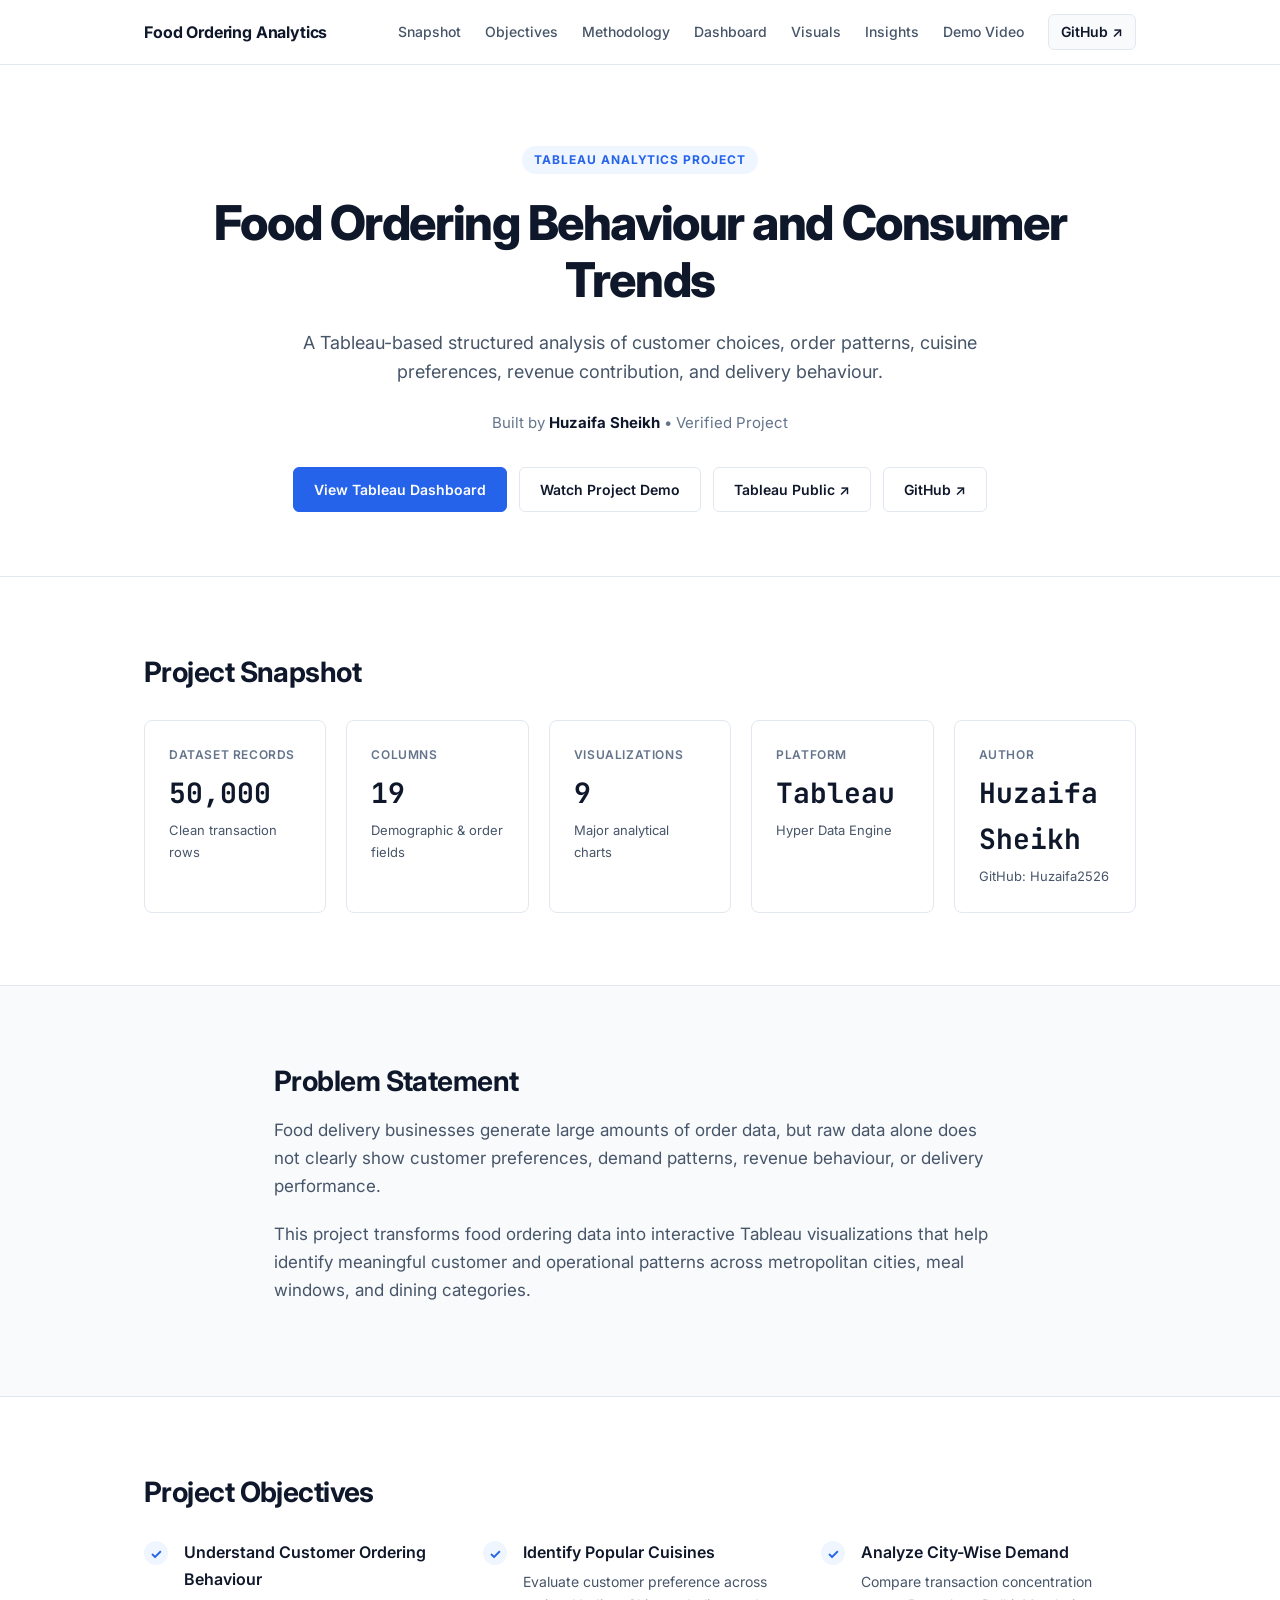
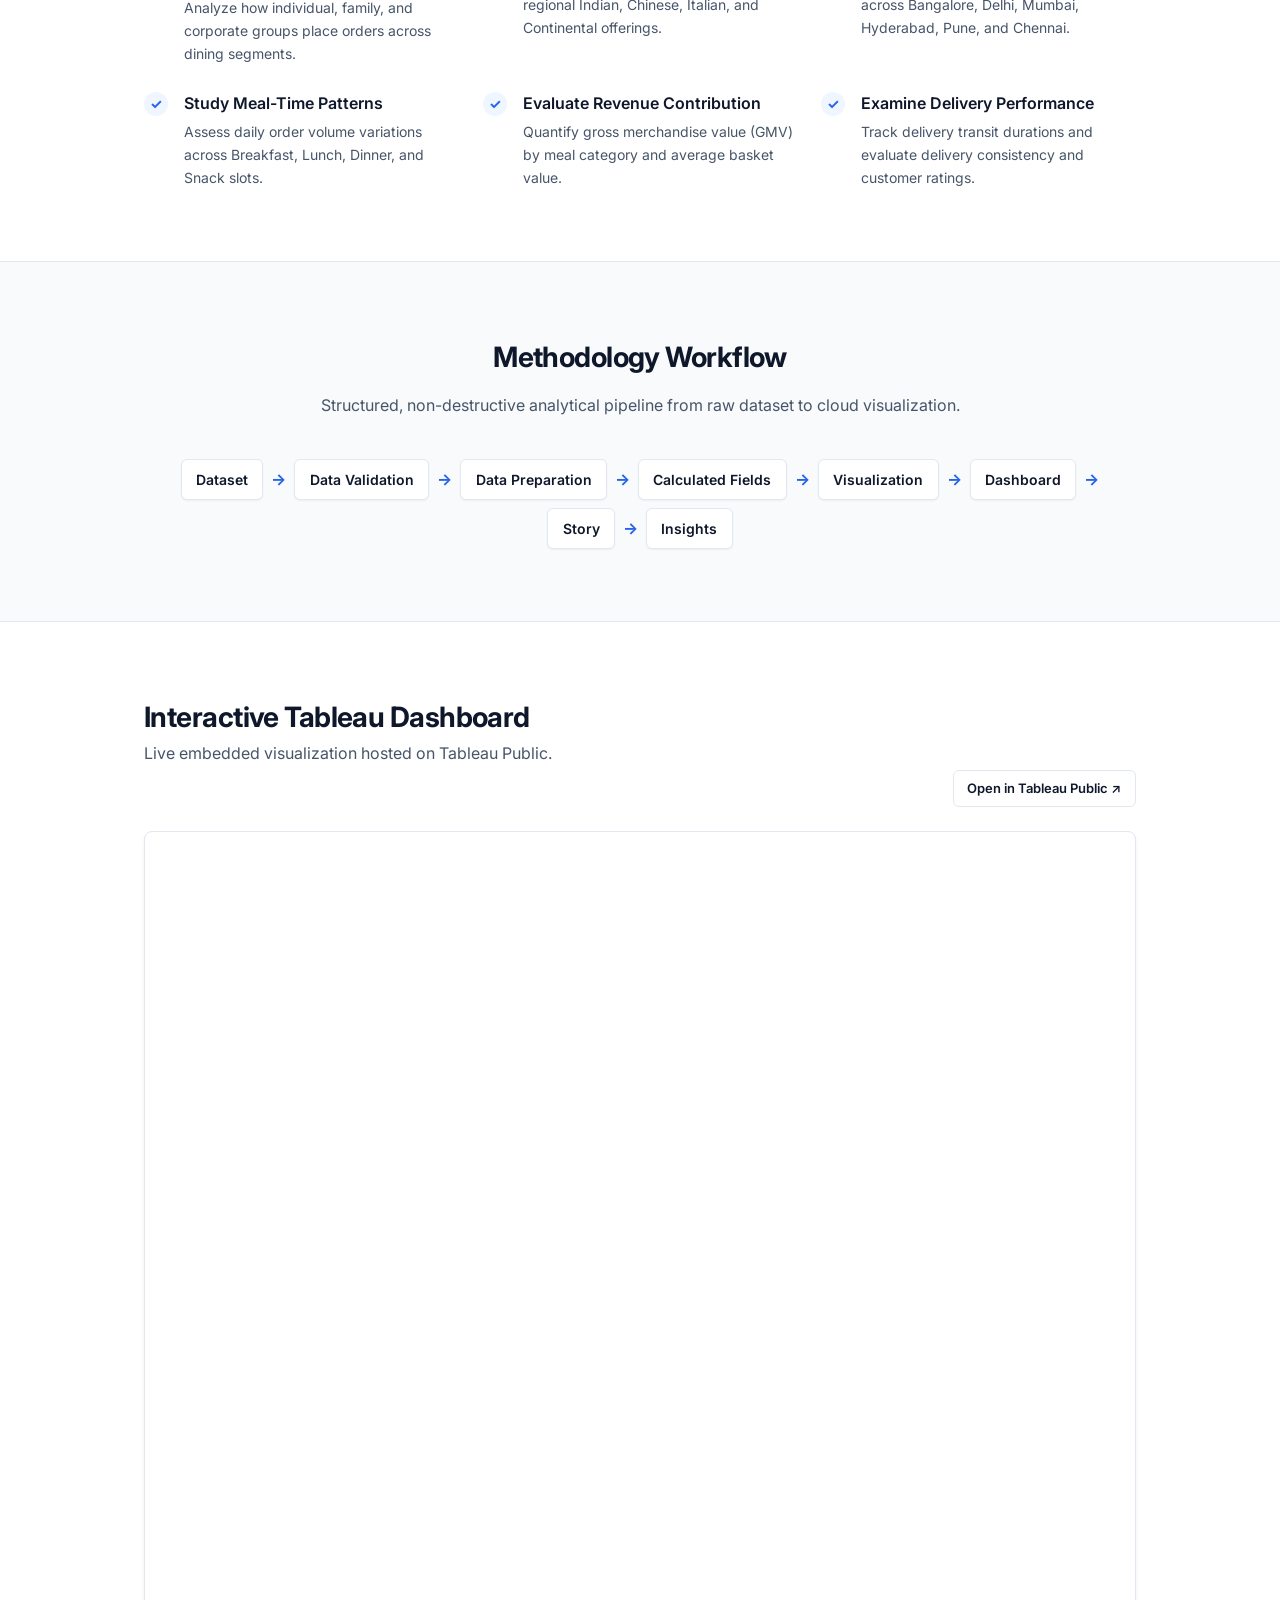
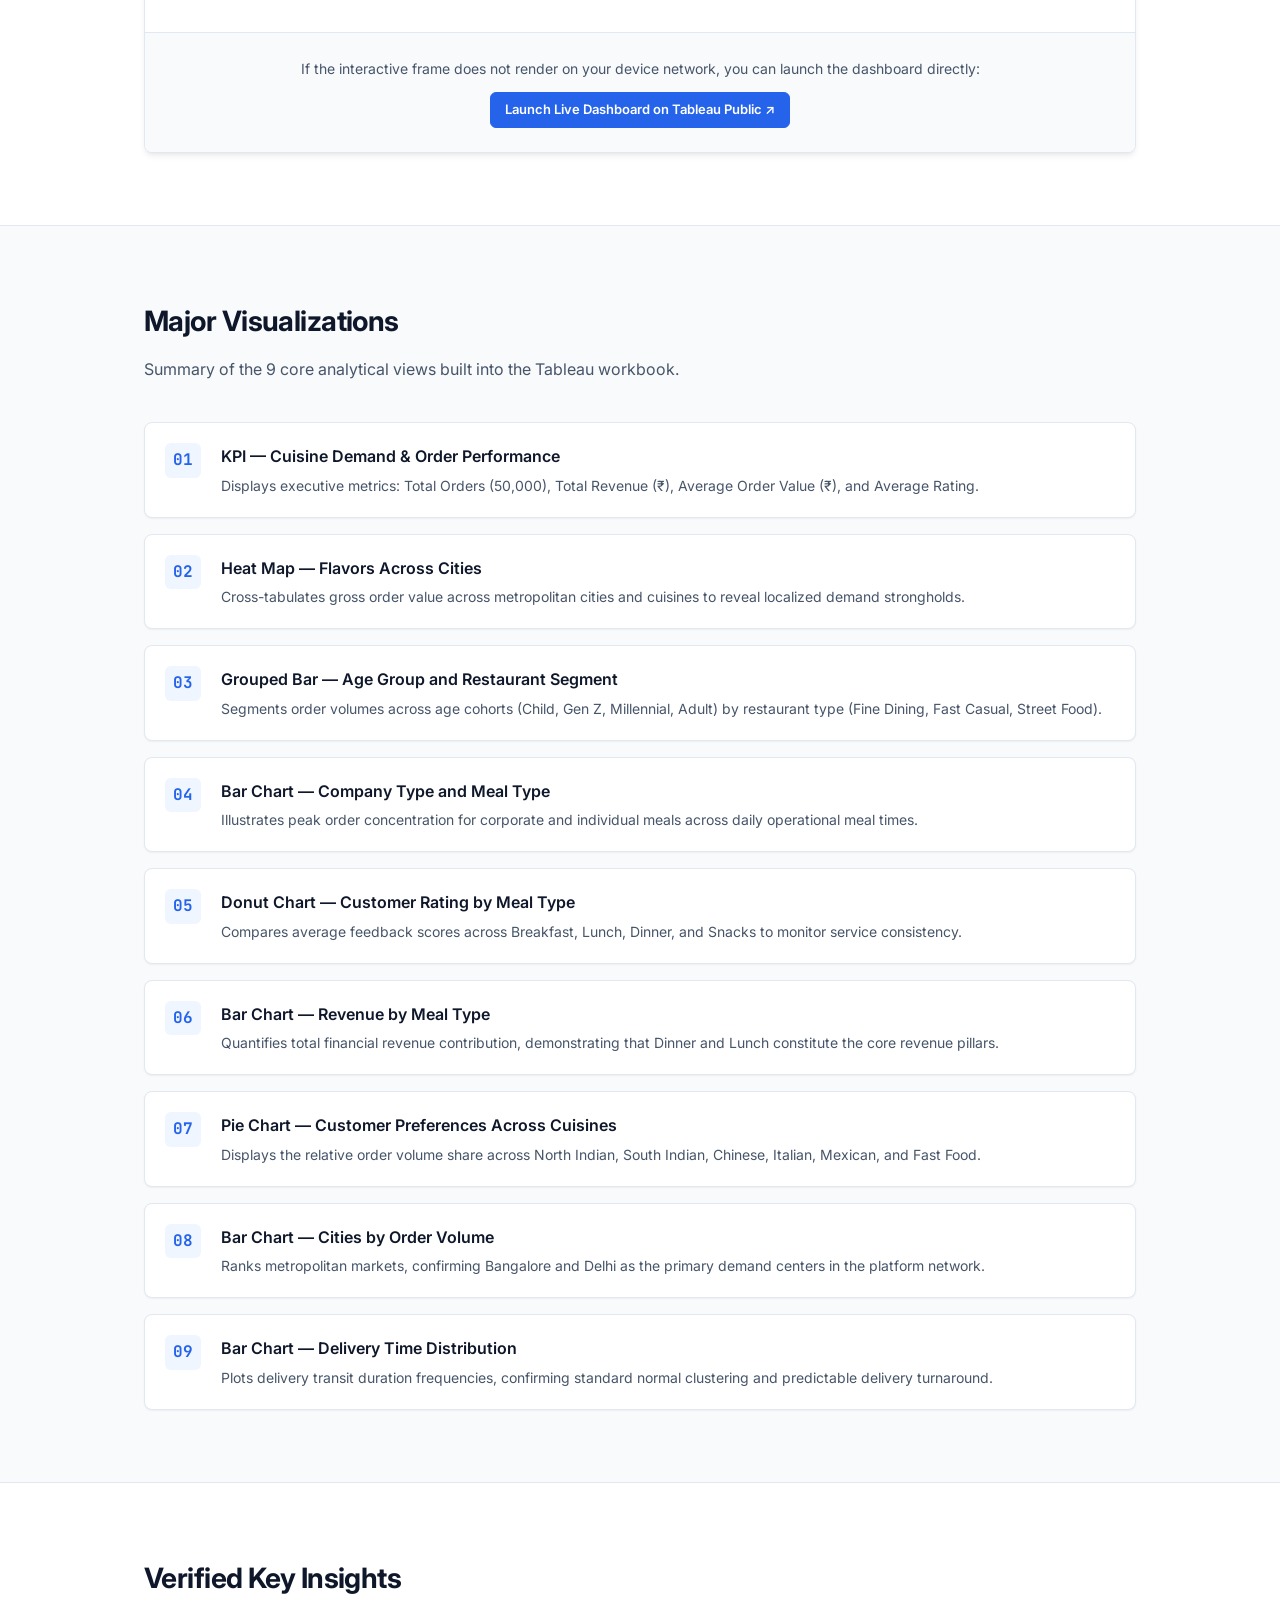
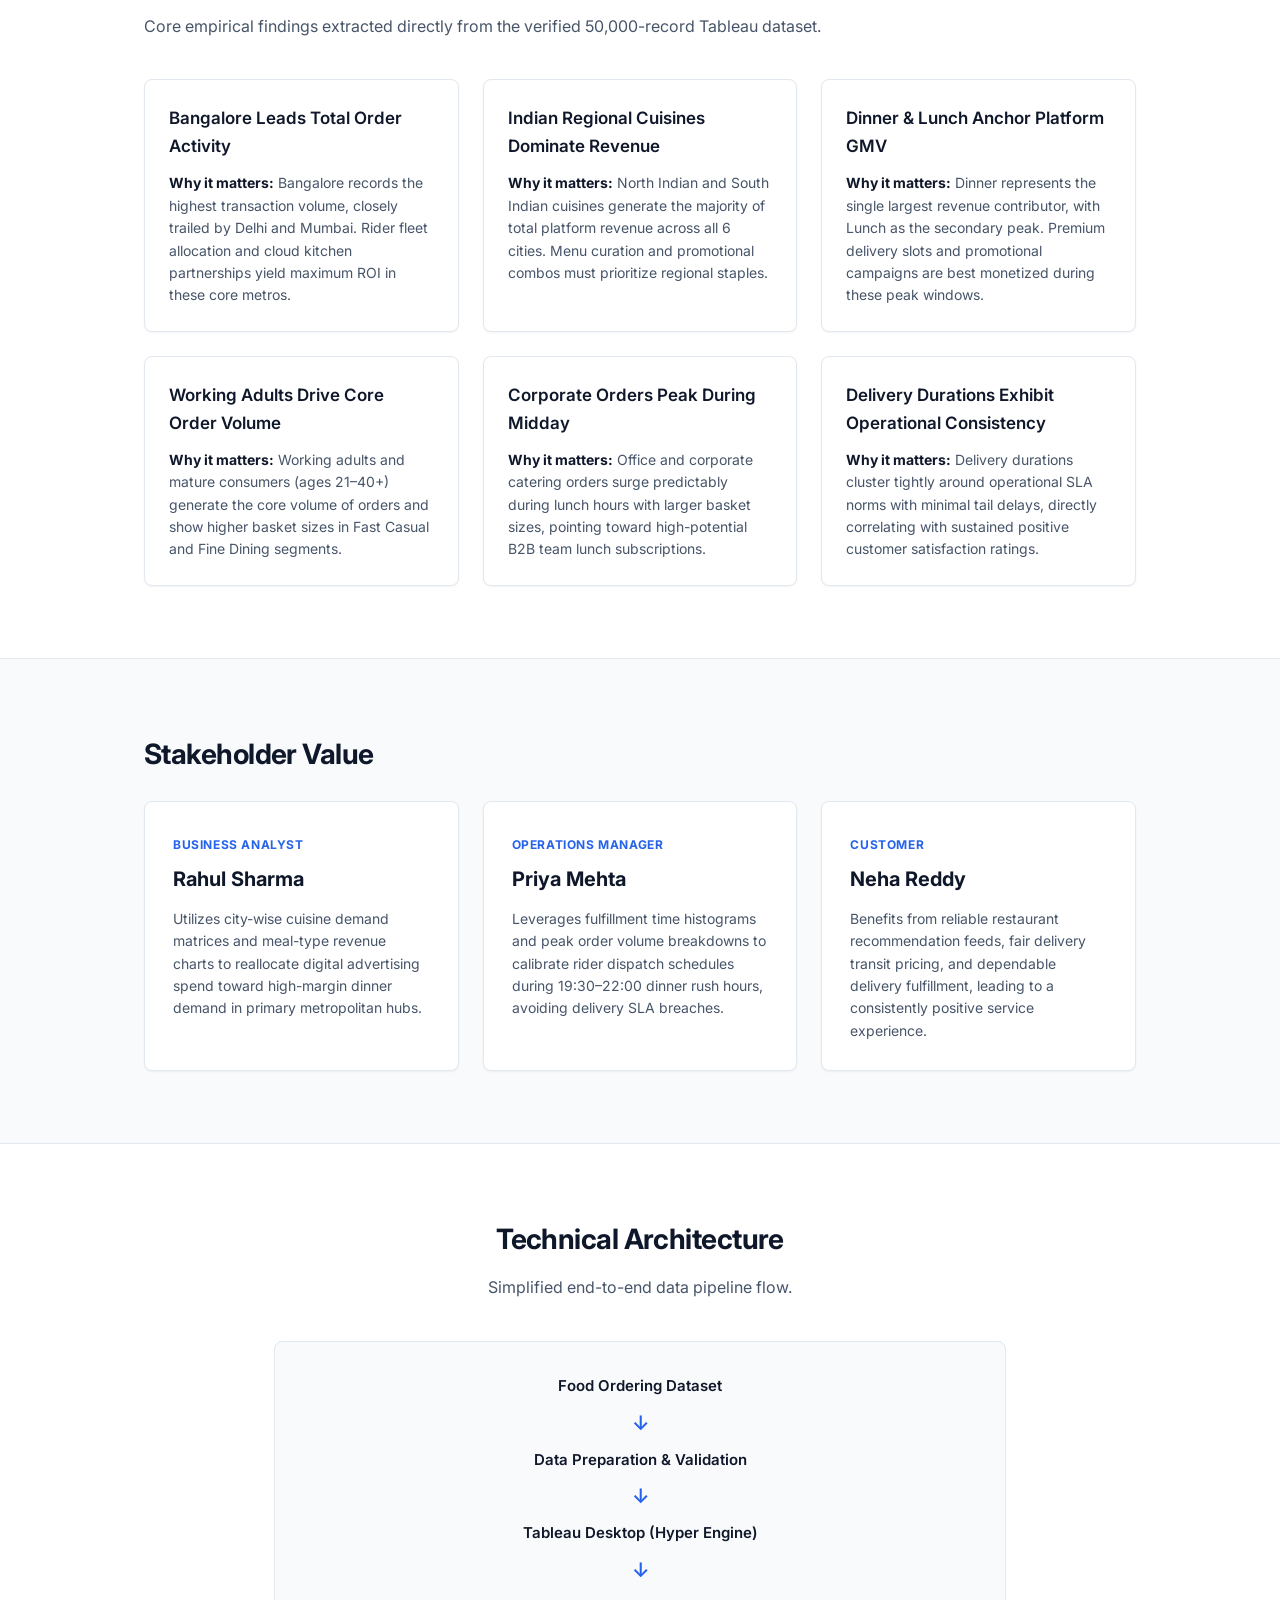
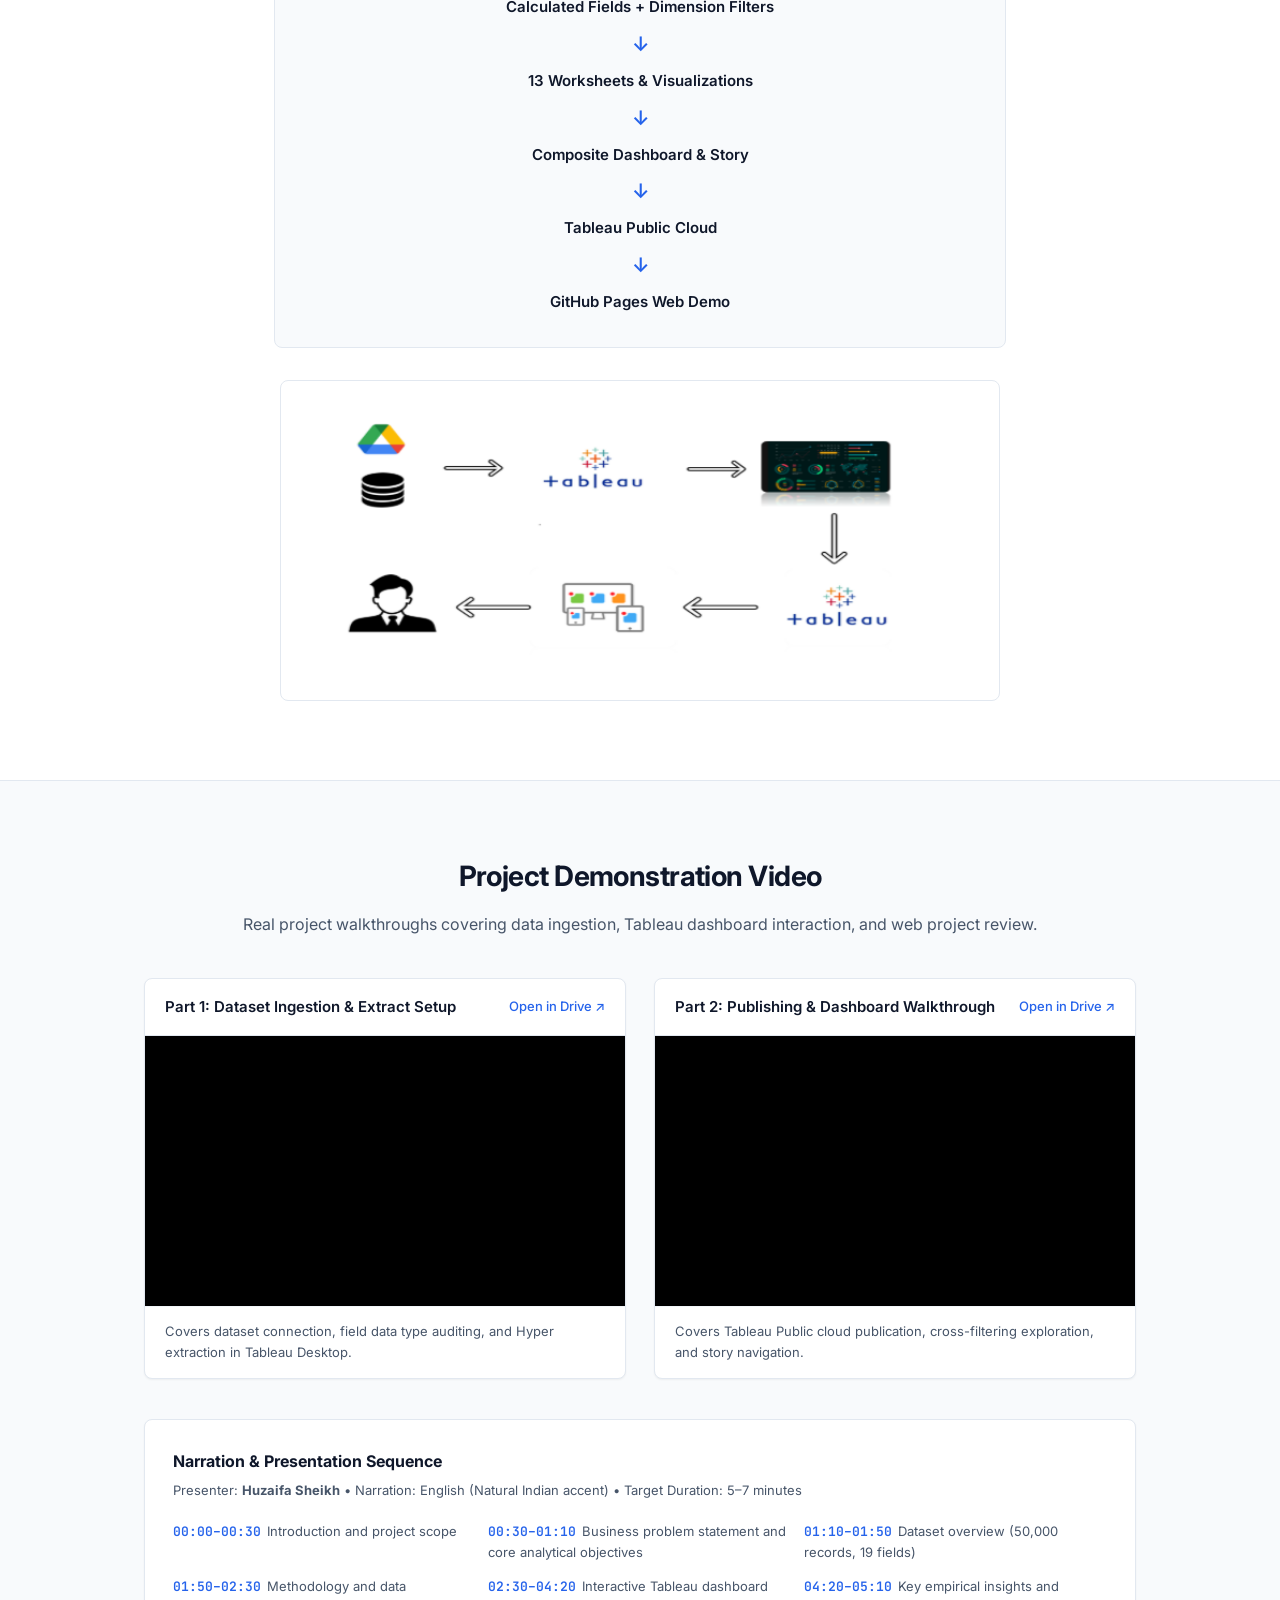
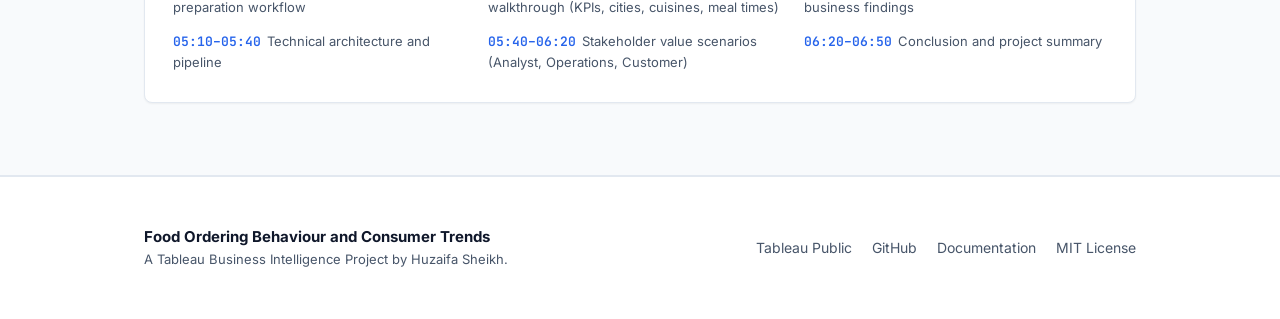
==== commit 60b7eb5f: "feat: deploy minimal mentor-friendly demo website to GitHub Pages" ====
--- a/index.html
+++ b/index.html
@@ -3,569 +3,446 @@
 <head>
   <meta charset="UTF-8">
   <meta name="viewport" content="width=device-width, initial-scale=1.0">
-  <title>Food Ordering Behaviour & Consumer Trends | Huzaifa Sheikh</title>
-  <meta name="description" content="A Structured Analysis of Choices and Habits - Interactive Tableau Business Intelligence & Analytics Project by Huzaifa Sheikh.">
+  <title>Food Ordering Behaviour and Consumer Trends — Tableau Project | Huzaifa Sheikh</title>
+  <meta name="description" content="A structured Tableau analysis of food ordering behaviour, customer choices, cuisine preferences, revenue contribution, and delivery patterns by Huzaifa Sheikh.">
   <link rel="stylesheet" href="style.css">
   <link rel="preconnect" href="https://fonts.googleapis.com">
   <link rel="preconnect" href="https://fonts.gstatic.com" crossorigin>
-  <link href="https://fonts.googleapis.com/css2?family=Plus+Jakarta+Sans:wght@400;500;600;700;800&family=JetBrains+Mono:wght@400;500&display=swap" rel="stylesheet">
+  <link href="https://fonts.googleapis.com/css2?family=Inter:wght@400;500;600;700&family=JetBrains+Mono:wght@400;500&display=swap" rel="stylesheet">
 </head>
 <body>
 
-  <!-- Navigation -->
-  <header class="site-header">
-    <div class="nav-container">
-      <a href="#hero" class="brand-logo">
-        <span class="logo-badge">BI</span>
-        <span class="logo-text">Food Ordering Analytics</span>
+  <!-- Minimal Top Navigation -->
+  <header class="header">
+    <div class="container header-container">
+      <a href="#top" class="brand">
+        <span class="brand-title">Food Ordering Analytics</span>
       </a>
-      <nav class="nav-links">
-        <a href="#overview">Overview</a>
-        <a href="#dataset">Dataset</a>
-        <a href="#visualizations">Visualizations</a>
+      <nav class="nav">
+        <a href="#snapshot">Snapshot</a>
+        <a href="#objectives">Objectives</a>
+        <a href="#methodology">Methodology</a>
         <a href="#dashboard">Dashboard</a>
+        <a href="#visualizations">Visuals</a>
         <a href="#insights">Insights</a>
-        <a href="#scenarios">Scenarios</a>
-        <a href="#demo-video">Videos</a>
-        <a href="https://github.com/Huzaifa2526/SkillWallet" target="_blank" rel="noopener" class="nav-btn-github">GitHub</a>
+        <a href="#video">Demo Video</a>
+        <a href="https://github.com/Huzaifa2526/SkillWallet" target="_blank" rel="noopener" class="nav-github">GitHub &nearr;</a>
       </nav>
     </div>
   </header>
 
-  <main>
-    <!-- Hero Section -->
-    <section id="hero" class="hero-section">
-      <div class="hero-content">
-        <div class="hero-pill">Tableau Public &bull; Business Intelligence Portfolio</div>
-        <h1 class="hero-title">
-          Food Ordering Behaviour &amp; Consumer Trends
-        </h1>
+  <main id="top">
+    <!-- 1. Hero Section -->
+    <section class="hero-section">
+      <div class="container text-center">
+        <div class="tag">Tableau Analytics Project</div>
+        <h1 class="hero-title">Food Ordering Behaviour and Consumer Trends</h1>
         <p class="hero-subtitle">
-          A Structured Analysis of Choices and Habits across 50,000 Transactions in Major Indian Metropolitan Hubs
+          A Tableau-based structured analysis of customer choices, order patterns, cuisine preferences, revenue contribution, and delivery behaviour.
         </p>
-        <div class="hero-author-meta">
-          <span>Prepared by <strong>Huzaifa Sheikh</strong></span>
-          <span class="meta-dot">&bull;</span>
-          <span>Verified Tableau Project (14/14 Tests Passed)</span>
-        </div>
-        <div class="hero-cta-group">
-          <a href="#dashboard" class="btn btn-primary">
-            <svg class="btn-icon" viewBox="0 0 24 24" fill="none" stroke="currentColor" stroke-width="2"><path d="M3 3v18h18"/><path d="M18 9l-5 5-4-4-6 6"/></svg>
-            Interactive Dashboard
+        <p class="author-line">Built by <strong>Huzaifa Sheikh</strong> &bull; Verified Project</p>
+        <div class="hero-buttons">
+          <a href="#dashboard" class="btn btn-primary">View Tableau Dashboard</a>
+          <a href="#video" class="btn btn-outline">Watch Project Demo</a>
+          <a href="https://public.tableau.com/views/FoodOrderingBehaviourandConsumerTrend_Huzaifa/Dashboard1?:language=en-US&:display_count=n&:origin=viz_share_link" target="_blank" rel="noopener" class="btn btn-outline">Tableau Public &nearr;</a>
+          <a href="https://github.com/Huzaifa2526/SkillWallet" target="_blank" rel="noopener" class="btn btn-outline">GitHub &nearr;</a>
+        </div>
+      </div>
+    </section>
+
+    <!-- 2. Project Snapshot -->
+    <section id="snapshot" class="section border-top">
+      <div class="container">
+        <h2 class="section-title">Project Snapshot</h2>
+        <div class="snapshot-grid">
+          <div class="snapshot-card">
+            <span class="snapshot-label">Dataset Records</span>
+            <span class="snapshot-value">50,000</span>
+            <span class="snapshot-sub">Clean transaction rows</span>
+          </div>
+          <div class="snapshot-card">
+            <span class="snapshot-label">Columns</span>
+            <span class="snapshot-value">19</span>
+            <span class="snapshot-sub">Demographic &amp; order fields</span>
+          </div>
+          <div class="snapshot-card">
+            <span class="snapshot-label">Visualizations</span>
+            <span class="snapshot-value">9</span>
+            <span class="snapshot-sub">Major analytical charts</span>
+          </div>
+          <div class="snapshot-card">
+            <span class="snapshot-label">Platform</span>
+            <span class="snapshot-value">Tableau</span>
+            <span class="snapshot-sub">Hyper Data Engine</span>
+          </div>
+          <div class="snapshot-card">
+            <span class="snapshot-label">Author</span>
+            <span class="snapshot-value">Huzaifa Sheikh</span>
+            <span class="snapshot-sub">GitHub: Huzaifa2526</span>
+          </div>
+        </div>
+      </div>
+    </section>
+
+    <!-- 3. Problem Statement -->
+    <section id="problem" class="section bg-light">
+      <div class="container narrow">
+        <h2 class="section-title">Problem Statement</h2>
+        <p class="section-text">
+          Food delivery businesses generate large amounts of order data, but raw data alone does not clearly show customer preferences, demand patterns, revenue behaviour, or delivery performance.
+        </p>
+        <p class="section-text">
+          This project transforms food ordering data into interactive Tableau visualizations that help identify meaningful customer and operational patterns across metropolitan cities, meal windows, and dining categories.
+        </p>
+      </div>
+    </section>
+
+    <!-- 4. Objectives -->
+    <section id="objectives" class="section">
+      <div class="container">
+        <h2 class="section-title">Project Objectives</h2>
+        <div class="objectives-grid">
+          <div class="objective-item">
+            <div class="check-icon">&check;</div>
+            <div>
+              <h3>Understand Customer Ordering Behaviour</h3>
+              <p>Analyze how individual, family, and corporate groups place orders across dining segments.</p>
+            </div>
+          </div>
+          <div class="objective-item">
+            <div class="check-icon">&check;</div>
+            <div>
+              <h3>Identify Popular Cuisines</h3>
+              <p>Evaluate customer preference across regional Indian, Chinese, Italian, and Continental offerings.</p>
+            </div>
+          </div>
+          <div class="objective-item">
+            <div class="check-icon">&check;</div>
+            <div>
+              <h3>Analyze City-Wise Demand</h3>
+              <p>Compare transaction concentration across Bangalore, Delhi, Mumbai, Hyderabad, Pune, and Chennai.</p>
+            </div>
+          </div>
+          <div class="objective-item">
+            <div class="check-icon">&check;</div>
+            <div>
+              <h3>Study Meal-Time Patterns</h3>
+              <p>Assess daily order volume variations across Breakfast, Lunch, Dinner, and Snack slots.</p>
+            </div>
+          </div>
+          <div class="objective-item">
+            <div class="check-icon">&check;</div>
+            <div>
+              <h3>Evaluate Revenue Contribution</h3>
+              <p>Quantify gross merchandise value (GMV) by meal category and average basket value.</p>
+            </div>
+          </div>
+          <div class="objective-item">
+            <div class="check-icon">&check;</div>
+            <div>
+              <h3>Examine Delivery Performance</h3>
+              <p>Track delivery transit durations and evaluate delivery consistency and customer ratings.</p>
+            </div>
+          </div>
+        </div>
+      </div>
+    </section>
+
+    <!-- 5. Methodology -->
+    <section id="methodology" class="section bg-light">
+      <div class="container text-center">
+        <h2 class="section-title">Methodology Workflow</h2>
+        <p class="section-subtitle">Structured, non-destructive analytical pipeline from raw dataset to cloud visualization.</p>
+        
+        <div class="flow-container">
+          <div class="flow-step">Dataset</div>
+          <div class="flow-arrow">&rarr;</div>
+          <div class="flow-step">Data Validation</div>
+          <div class="flow-arrow">&rarr;</div>
+          <div class="flow-step">Data Preparation</div>
+          <div class="flow-arrow">&rarr;</div>
+          <div class="flow-step">Calculated Fields</div>
+          <div class="flow-arrow">&rarr;</div>
+          <div class="flow-step">Visualization</div>
+          <div class="flow-arrow">&rarr;</div>
+          <div class="flow-step">Dashboard</div>
+          <div class="flow-arrow">&rarr;</div>
+          <div class="flow-step">Story</div>
+          <div class="flow-arrow">&rarr;</div>
+          <div class="flow-step">Insights</div>
+        </div>
+      </div>
+    </section>
+
+    <!-- 6. Tableau Dashboard Embed -->
+    <section id="dashboard" class="section">
+      <div class="container">
+        <div class="dashboard-header">
+          <div>
+            <h2 class="section-title mb-0">Interactive Tableau Dashboard</h2>
+            <p class="section-subtitle">Live embedded visualization hosted on Tableau Public.</p>
+          </div>
+          <a href="https://public.tableau.com/views/FoodOrderingBehaviourandConsumerTrend_Huzaifa/Dashboard1?:language=en-US&:display_count=n&:origin=viz_share_link" target="_blank" rel="noopener" class="btn btn-outline btn-sm">
+            Open in Tableau Public &nearr;
           </a>
-          <a href="https://public.tableau.com/views/FoodOrderingBehaviourandConsumerTrend_Huzaifa/Dashboard1?:language=en-US&:display_count=n&:origin=viz_share_link" target="_blank" rel="noopener" class="btn btn-secondary">
-            Tableau Public Live Viz
-          </a>
-          <a href="https://github.com/Huzaifa2526/SkillWallet" target="_blank" rel="noopener" class="btn btn-outline">
-            GitHub Repository
-          </a>
-          <a href="#demo-video" class="btn btn-outline">
-            Watch Walkthrough
-          </a>
-        </div>
-      </div>
-    </section>
-
-    <!-- KPI Metric Strip -->
-    <section class="kpi-strip">
-      <div class="kpi-grid">
-        <div class="kpi-card">
-          <div class="kpi-number" data-target="50000">50,000</div>
-          <div class="kpi-label">Analyzed Orders</div>
-          <div class="kpi-desc">Verified transactional records</div>
-        </div>
-        <div class="kpi-card">
-          <div class="kpi-number" data-target="6">6</div>
-          <div class="kpi-label">Metropolitan Hubs</div>
-          <div class="kpi-desc">Bangalore, Delhi, Mumbai, etc.</div>
-        </div>
-        <div class="kpi-card">
-          <div class="kpi-number" data-target="19">19</div>
-          <div class="kpi-label">Dataset Attributes</div>
-          <div class="kpi-desc">Demographics, orders &amp; delivery</div>
-        </div>
-        <div class="kpi-card">
-          <div class="kpi-number" data-target="13">13</div>
-          <div class="kpi-label">Analytical Worksheets</div>
-          <div class="kpi-desc">Plus 1 Dashboard &amp; 1 Storyboard</div>
-        </div>
-      </div>
-    </section>
-
-    <!-- Overview & Problem Statement -->
-    <section id="overview" class="content-section">
-      <div class="section-header">
-        <div class="section-tag">Strategic Context</div>
-        <h2>Project Overview &amp; Business Objectives</h2>
-        <p class="section-lead">
-          The on-demand food delivery landscape demands precision in demand forecasting, fleet management, and consumer cohort personalization.
-        </p>
-      </div>
-
-      <div class="grid-2-col">
-        <div class="feature-card">
-          <div class="feature-icon">&#x1F4CA;</div>
-          <h3>The Business Problem</h3>
-          <p>
-            Food delivery platforms experience acute volatility in order volume, shifting customer tastes across metropolitan cities, and operational delivery bottlenecks during peak rush windows. Without consolidated intelligence, aggregators suffer from delayed fulfillments, misallocated rider fleets, and inefficient marketing spend.
-          </p>
-          <ul class="styled-list">
-            <li>Unpredictable demand spikes across lunch and dinner slots.</li>
-            <li>Regional taste divergence between North Indian and South Indian cuisines.</li>
-            <li>Fluctuating customer satisfaction scores tied directly to fulfillment delays.</li>
-          </ul>
-        </div>
-
-        <div class="feature-card">
-          <div class="feature-icon">&#x1F3AF;</div>
-          <h3>Analytical Objectives</h3>
-          <p>
-            This project ingests 50,000 empirical transactions to model consumer behavior, pinpoint regional demand hotspots, and provide actionable operational recommendations for decision makers.
-          </p>
-          <ul class="styled-list">
-            <li>Map revenue contribution across 4 meal types and 6 culinary categories.</li>
-            <li>Evaluate age-based demographic preferences across restaurant formats.</li>
-            <li>Track delivery duration distributions to safeguard customer rating benchmarks.</li>
-          </ul>
-        </div>
-      </div>
-    </section>
-
-    <!-- Dataset Overview -->
-    <section id="dataset" class="content-section bg-alt">
-      <div class="section-header">
-        <div class="section-tag">Data Architecture</div>
-        <h2>Dataset Characteristics &amp; Validation</h2>
-        <p class="section-lead">
-          Built upon <code>food_ordering_behaviour_dataset.csv</code>, extracted into a high-performance Tableau Hyper engine database.
-        </p>
-      </div>
-
-      <div class="dataset-meta-box">
-        <div class="dataset-summary">
-          <div><strong>Total Transactions:</strong> 50,000 rows</div>
-          <div><strong>Total Attributes:</strong> 19 features</div>
-          <div><strong>Extract Format:</strong> Tableau Hyper Extract (SHA-256 Verified)</div>
-          <div><strong>Quality Audit:</strong> 100% Completeness, 0 Nulls in key dimensions</div>
-        </div>
-      </div>
-
-      <div class="table-container">
-        <table class="data-table">
-          <thead>
-            <tr>
-              <th>Field Name</th>
-              <th>Data Type</th>
-              <th>Tableau Role</th>
-              <th>Sample Categories / Description</th>
-            </tr>
-          </thead>
-          <tbody>
-            <tr>
-              <td><code>order_id</code></td>
-              <td>Integer</td>
-              <td>Dimension</td>
-              <td>Unique order transaction key (50,000 distinct)</td>
-            </tr>
-            <tr>
-              <td><code>user_id</code></td>
-              <td>Integer</td>
-              <td>Dimension</td>
-              <td>Customer identification number (8,933 distinct users)</td>
-            </tr>
-            <tr>
-              <td><code>city</code></td>
-              <td>String</td>
-              <td>Dimension</td>
-              <td>Bangalore, Delhi, Mumbai, Hyderabad, Pune, Chennai</td>
-            </tr>
-            <tr>
-              <td><code>cuisine</code></td>
-              <td>String</td>
-              <td>Dimension</td>
-              <td>North Indian, South Indian, Chinese, Italian, Mexican, Fast Food</td>
-            </tr>
-            <tr>
-              <td><code>meal_type</code></td>
-              <td>String</td>
-              <td>Dimension</td>
-              <td>Breakfast, Lunch, Dinner, Snack</td>
-            </tr>
-            <tr>
-              <td><code>restaurant_type</code></td>
-              <td>String</td>
-              <td>Dimension</td>
-              <td>Fine Dining, Fast Casual, Street Food</td>
-            </tr>
-            <tr>
-              <td><code>order_value</code></td>
-              <td>Integer</td>
-              <td>Measure</td>
-              <td>Gross transaction value in Indian Rupees (₹)</td>
-            </tr>
-            <tr>
-              <td><code>time_taken_to_order</code></td>
-              <td>Integer</td>
-              <td>Measure</td>
-              <td>Total fulfillment transit duration in minutes</td>
-            </tr>
-            <tr>
-              <td><code>rating_given</code></td>
-              <td>Integer</td>
-              <td>Measure</td>
-              <td>Customer feedback rating (1 to 5 stars)</td>
-            </tr>
-            <tr>
-              <td><code>company</code></td>
-              <td>String</td>
-              <td>Dimension</td>
-              <td>Corporate, Individual, Family, Friends ordering context</td>
-            </tr>
-          </tbody>
-        </table>
-      </div>
-    </section>
-
-    <!-- Technical Architecture -->
-    <section id="architecture" class="content-section">
-      <div class="section-header">
-        <div class="section-tag">Pipeline Workflow</div>
-        <h2>Technical Architecture</h2>
-        <p class="section-lead">
-          Systematic data flow from raw transactional ingestion to cloud visualization and public stakeholder dissemination.
-        </p>
-      </div>
-
-      <div class="architecture-container">
-        <img src="assets/architecture.png" alt="Technical Architecture Pipeline Diagram" class="arch-diagram-img">
-        <div class="pipeline-steps">
-          <div class="pipeline-step">
-            <div class="step-num">1</div>
-            <h4>Data Ingestion</h4>
-            <p>Ingestion of 50,000 records from Google Drive / CSV into Tableau Hyper Engine.</p>
-          </div>
-          <div class="pipeline-step">
-            <div class="step-num">2</div>
-            <h4>Data Modeling</h4>
-            <p>Null checks, data type casting, and binning for Age and Delivery Times.</p>
-          </div>
-          <div class="pipeline-step">
-            <div class="step-num">3</div>
-            <h4>Visual Analytics</h4>
-            <p>Building 13 worksheets, executive KPI cards, and cross-filter matrices.</p>
-          </div>
-          <div class="pipeline-step">
-            <div class="step-num">4</div>
-            <h4>Cloud &amp; Web Dissemination</h4>
-            <p>Publishing to Tableau Public Cloud and embedding into GitHub Pages.</p>
-          </div>
-        </div>
-      </div>
-    </section>
-
-    <!-- Visualizations Breakdown -->
-    <section id="visualizations" class="content-section bg-alt">
-      <div class="section-header">
-        <div class="section-tag">Core Analytics</div>
-        <h2>Key Visualization Breakdown</h2>
-        <p class="section-lead">
-          Nine comprehensive visualization categories providing 360-degree visibility into customer habits.
-        </p>
-      </div>
-
-      <div class="viz-cards-grid">
-        <div class="viz-card">
-          <div class="viz-badge">KPI Cards</div>
-          <h4>Executive Metrics Strip</h4>
-          <p>Instant clarity on Total Orders (50,000), Total Revenue (₹), Average Order Value, and Customer Rating benchmarks.</p>
-        </div>
-        <div class="viz-card">
-          <div class="viz-badge">Heat Map / Matrix</div>
-          <h4>Flavours Across Cities</h4>
-          <p>Cross-tabulates Gross Revenue across 6 metropolitan cities and 6 cuisines to reveal geographical taste strongholds.</p>
-        </div>
-        <div class="viz-card">
-          <div class="viz-badge">Grouped Bar Chart</div>
-          <h4>Age Cohort &amp; Dining Formats</h4>
-          <p>Correlates binned Age Groups with restaurant types, illustrating adult dominance in Fast Casual and Fine Dining.</p>
-        </div>
-        <div class="viz-card">
-          <div class="viz-badge">Matrix Breakdown</div>
-          <h4>Corporate vs Individual Meal Types</h4>
-          <p>Analyzes corporate order volume spikes during weekday lunch and dinner operational slots.</p>
-        </div>
-        <div class="viz-card">
-          <div class="viz-badge">Categorical Bar Chart</div>
-          <h4>Customer Rating by Meal Type</h4>
-          <p>Evaluates service consistency and customer ratings across Breakfast, Lunch, Dinner, and Snack meal windows.</p>
-        </div>
-        <div class="viz-card">
-          <div class="viz-badge">Revenue Bar Chart</div>
-          <h4>Revenue Contribution by Meal Type</h4>
-          <p>Quantifies Dinner and Lunch as the twin primary GMV pillars sustaining overall platform financial performance.</p>
-        </div>
-        <div class="viz-card">
-          <div class="viz-badge">Volume Distribution</div>
-          <h4>Cuisine Popularity Distribution</h4>
-          <p>Shows overwhelming platform volume affinity for North Indian and South Indian cuisines, followed by Chinese.</p>
-        </div>
-        <div class="viz-card">
-          <div class="viz-badge">Geographic Volume</div>
-          <h4>Cities by Order Volume</h4>
-          <p>Ranks metropolitan markets, confirming Bangalore and Delhi as the primary demand generation epicenters.</p>
-        </div>
-        <div class="viz-card">
-          <div class="viz-badge">Histogram</div>
-          <h4>Delivery Duration Distribution</h4>
-          <p>Displays normal distribution clustering of order fulfillment times, confirming predictable delivery SLA adherence.</p>
-        </div>
-      </div>
-    </section>
-
-    <!-- Interactive Tableau Dashboard -->
-    <section id="dashboard" class="content-section">
-      <div class="section-header">
-        <div class="section-tag">Live Demonstration</div>
-        <h2>Interactive Tableau Dashboard</h2>
-        <p class="section-lead">
-          Explore the live published visualization directly embedded below from Tableau Public.
-        </p>
-      </div>
-
-      <div class="dashboard-embed-wrapper">
-        <div class="dashboard-toolbar">
-          <div class="toolbar-title">
-            <span class="status-indicator"></span> Live View: <strong>Dashboard 1</strong>
-          </div>
-          <div class="toolbar-actions">
-            <a href="https://public.tableau.com/views/FoodOrderingBehaviourandConsumerTrend_Huzaifa/Dashboard1?:language=en-US&:display_count=n&:origin=viz_share_link" target="_blank" rel="noopener" class="btn btn-sm btn-outline">
-              Open Fullscreen on Tableau Public &nearr;
-            </a>
-          </div>
-        </div>
-        <div class="tableau-container">
+        </div>
+
+        <div class="tableau-embed-frame">
           <iframe 
             src="https://public.tableau.com/views/FoodOrderingBehaviourandConsumerTrend_Huzaifa/Dashboard1?:language=en-US&:display_count=n&:origin=viz_share_link&:embed=y&:showVizHome=n&:toolbar=yes" 
-            title="Food Ordering Behaviour and Consumer Trend - Tableau Dashboard" 
+            title="Food Ordering Behaviour and Consumer Trends Tableau Dashboard"
             class="tableau-iframe"
-            loading="lazy"
-            allowfullscreen>
+            loading="lazy">
           </iframe>
-        </div>
-      </div>
-    </section>
-
-    <!-- Key Insights -->
-    <section id="insights" class="content-section bg-alt">
-      <div class="section-header">
-        <div class="section-tag">Executive Summary</div>
-        <h2>Key Analytical Insights &amp; Strategic Value</h2>
-        <p class="section-lead">
-          Empirical findings derived directly from the verified 50,000-order Tableau model.
-        </p>
-      </div>
-
-      <div class="insights-grid">
-        <div class="insight-item">
-          <div class="insight-num">01</div>
-          <h4>Bangalore &amp; Delhi Lead Order Volume</h4>
-          <p>Bangalore records the single highest order volume, closely trailed by Delhi and Mumbai. Rider fleet allocation and dark-store onboarding generate the highest return in these primary hubs.</p>
-        </div>
-        <div class="insight-item">
-          <div class="insight-num">02</div>
-          <h4>Indian Regional Cuisines Dominate Billing</h4>
-          <p>North Indian and South Indian cuisines represent the dominant culinary categories across both order count and total gross billing across all six metropolitan areas.</p>
-        </div>
-        <div class="insight-item">
-          <div class="insight-num">03</div>
-          <h4>Dinner &amp; Lunch Anchor Platform GMV</h4>
-          <p>Dinner represents the largest gross revenue contributor, with Lunch as the secondary peak. Premium delivery slots and promotional meal combos are best monetized during these windows.</p>
-        </div>
-        <div class="insight-item">
-          <div class="insight-num">04</div>
-          <h4>Adult Consumers Drive Higher Basket Value</h4>
-          <p>Working adults and mature professionals (ages 21–40+) generate the core volume of orders and show high affinity for Fast Casual and Fine Dining segments.</p>
-        </div>
-        <div class="insight-item">
-          <div class="insight-num">05</div>
-          <h4>Corporate Orders Spike at Midday</h4>
-          <p>Orders categorized as corporate/office catering surge predictably during lunch hours with larger basket sizes, pointing toward high-potential B2B team lunch subscriptions.</p>
-        </div>
-        <div class="insight-item">
-          <div class="insight-num">06</div>
-          <h4>Delivery Times Exhibit SLA Consistency</h4>
-          <p>Delivery durations cluster tightly around predictable norms with minimal tail-end delays, directly correlating with sustained positive customer satisfaction ratings.</p>
-        </div>
-      </div>
-    </section>
-
-    <!-- Stakeholder Scenarios -->
-    <section id="scenarios" class="content-section">
-      <div class="section-header">
-        <div class="section-tag">Real-World Application</div>
-        <h2>Stakeholder Scenarios</h2>
-        <p class="section-lead">
-          How diverse cross-functional roles extract tangible decision support from this analytics solution.
-        </p>
-      </div>
-
-      <div class="scenarios-grid">
-        <div class="scenario-card">
-          <div class="scenario-role">Scenario 1 &bull; Business Analyst</div>
-          <h3>Rahul Sharma</h3>
-          <p class="scenario-context">Evaluates commercial performance, customer acquisition efficiency, and cuisine demand shifts.</p>
-          <div class="scenario-impact">
-            <strong>Key Benefit:</strong> Utilizes the City vs. Cuisine revenue matrix to reallocate digital advertising budgets toward high-margin Indian regional dinners in Tier-1 cities.
-          </div>
-        </div>
-
-        <div class="scenario-card">
-          <div class="scenario-role">Scenario 2 &bull; Operations Manager</div>
-          <h3>Priya Mehta</h3>
-          <p class="scenario-context">Responsible for driver fleet dispatching, transit SLA adherence, and restaurant prep efficiency.</p>
-          <div class="scenario-impact">
-            <strong>Key Benefit:</strong> Employs the delivery time distribution histogram to model peak driver demand between 19:30 and 22:00, mitigating transit bottlenecks.
-          </div>
-        </div>
-
-        <div class="scenario-card">
-          <div class="scenario-role">Scenario 3 &bull; End Customer</div>
-          <h3>Neha Reddy</h3>
-          <p class="scenario-context">A frequent app user seeking rapid delivery speed, fair delivery fees, and consistent meal quality.</p>
-          <div class="scenario-impact">
-            <strong>Key Benefit:</strong> Benefits from optimized restaurant recommendation feeds and dependable fulfillment SLAs, leading to sustained 4.5+ star service satisfaction.
-          </div>
-        </div>
-      </div>
-    </section>
-
-    <!-- Demonstration Video Section -->
-    <section id="demo-video" class="content-section bg-alt">
-      <div class="section-header">
-        <div class="section-tag">Project Demonstration</div>
-        <h2>Video Walkthroughs &amp; Demonstrations</h2>
-        <p class="section-lead">
-          Verified video demonstrations showcasing dataset loading, extract configuration, and interactive dashboard exploration.
-        </p>
-      </div>
-
-      <div class="video-grid">
-        <div class="video-card">
-          <div class="video-header">
-            <h4>Part 1: Dataset Ingestion &amp; Extract Setup</h4>
-            <a href="https://drive.google.com/file/d/1P-2juOgXIsgjyp1S3x7Zk0hI_UoCOwdy/view?usp=sharing" target="_blank" rel="noopener" class="video-link">
-              Open Video &nearr;
+          <div class="tableau-fallback">
+            <p>If the interactive frame does not render on your device network, you can launch the dashboard directly:</p>
+            <a href="https://public.tableau.com/views/FoodOrderingBehaviourandConsumerTrend_Huzaifa/Dashboard1?:language=en-US&:display_count=n&:origin=viz_share_link" target="_blank" rel="noopener" class="btn btn-primary btn-sm">
+              Launch Live Dashboard on Tableau Public &nearr;
             </a>
           </div>
-          <div class="video-player-wrapper">
-            <iframe 
-              src="https://drive.google.com/file/d/1P-2juOgXIsgjyp1S3x7Zk0hI_UoCOwdy/preview" 
-              title="Dataset Loading Demo" 
-              class="video-iframe" 
-              loading="lazy"
-              allowfullscreen>
-            </iframe>
-          </div>
-          <div class="video-footer">
-            Covers dataset loading, data type auditing, and Hyper extraction in Tableau Desktop.
-          </div>
-        </div>
-
-        <div class="video-card">
-          <div class="video-header">
-            <h4>Part 2: Publishing &amp; Dashboard Walkthrough</h4>
-            <a href="https://drive.google.com/file/d/1EGqiZxYGsHgL8gLxxz74CgU6mHn7xiiN/view?usp=sharing" target="_blank" rel="noopener" class="video-link">
-              Open Video &nearr;
-            </a>
-          </div>
-          <div class="video-player-wrapper">
-            <iframe 
-              src="https://drive.google.com/file/d/1EGqiZxYGsHgL8gLxxz74CgU6mHn7xiiN/preview" 
-              title="Publishing and Dashboard Walkthrough" 
-              class="video-iframe" 
-              loading="lazy"
-              allowfullscreen>
-            </iframe>
-          </div>
-          <div class="video-footer">
-            Covers Tableau Public cloud publication, interactive dashboard cross-filtering, and story navigation.
-          </div>
-        </div>
-      </div>
-    </section>
-
-    <!-- Documentation & Resources -->
-    <section id="docs" class="content-section">
-      <div class="section-header">
-        <div class="section-tag">Project Documentation</div>
-        <h2>Comprehensive Technical Documentation</h2>
-        <p class="section-lead">
-          Detailed technical guides authored for academic and mentor project evaluation.
-        </p>
-      </div>
-
-      <div class="docs-grid">
-        <a href="https://github.com/Huzaifa2526/SkillWallet/blob/main/docs/project-overview.md" target="_blank" rel="noopener" class="doc-item">
-          <div class="doc-icon">&#x1F4D6;</div>
-          <h4>Project Overview</h4>
-          <p>Problem context, target personas, and technology stack.</p>
-        </a>
-        <a href="https://github.com/Huzaifa2526/SkillWallet/blob/main/docs/methodology.md" target="_blank" rel="noopener" class="doc-item">
-          <div class="doc-icon">&#x2699;</div>
-          <h4>Methodology</h4>
-          <p>Analytical lifecycle, formulas, and dimensions.</p>
-        </a>
-        <a href="https://github.com/Huzaifa2526/SkillWallet/blob/main/docs/data-preparation.md" target="_blank" rel="noopener" class="doc-item">
-          <div class="doc-icon">&#x1F5C3;</div>
-          <h4>Data Preparation</h4>
-          <p>Complete 19-attribute field dictionary &amp; binning logic.</p>
-        </a>
-        <a href="https://github.com/Huzaifa2526/SkillWallet/blob/main/docs/visualizations.md" target="_blank" rel="noopener" class="doc-item">
-          <div class="doc-icon">&#x1F4CA;</div>
-          <h4>Visualizations Catalog</h4>
-          <p>Detailed analysis of all 9 core chart categories.</p>
-        </a>
-        <a href="https://github.com/Huzaifa2526/SkillWallet/blob/main/docs/dashboard.md" target="_blank" rel="noopener" class="doc-item">
-          <div class="doc-icon">&#x1F5A5;</div>
-          <h4>Dashboard &amp; Story</h4>
-          <p>Layout architecture and the 2-minute mentor walkthrough.</p>
-        </a>
-        <a href="https://github.com/Huzaifa2526/SkillWallet/blob/main/docs/insights.md" target="_blank" rel="noopener" class="doc-item">
-          <div class="doc-icon">&#x1F4A1;</div>
-          <h4>Business Insights</h4>
-          <p>Strategic takeaways and operational recommendations matrix.</p>
-        </a>
-        <a href="https://github.com/Huzaifa2526/SkillWallet/blob/main/docs/performance-testing.md" target="_blank" rel="noopener" class="doc-item">
-          <div class="doc-icon">&#x2705;</div>
-          <h4>Performance Testing</h4>
-          <p>14-point test suite results and web performance benchmarks.</p>
-        </a>
-        <a href="https://github.com/Huzaifa2526/SkillWallet/blob/main/docs/evaluation-checklist.md" target="_blank" rel="noopener" class="doc-item">
-          <div class="doc-icon">&#x2611;</div>
-          <h4>Evaluation Checklist</h4>
-          <p>Comprehensive mentor evaluation criteria and verification status.</p>
-        </a>
+        </div>
+      </div>
+    </section>
+
+    <!-- 7. Visualizations Breakdown -->
+    <section id="visualizations" class="section bg-light">
+      <div class="container">
+        <h2 class="section-title">Major Visualizations</h2>
+        <p class="section-subtitle">Summary of the 9 core analytical views built into the Tableau workbook.</p>
+
+        <div class="viz-list">
+          <div class="viz-row">
+            <span class="viz-num">01</span>
+            <div class="viz-content">
+              <h3>KPI — Cuisine Demand &amp; Order Performance</h3>
+              <p>Displays executive metrics: Total Orders (50,000), Total Revenue (₹), Average Order Value (₹), and Average Rating.</p>
+            </div>
+          </div>
+          <div class="viz-row">
+            <span class="viz-num">02</span>
+            <div class="viz-content">
+              <h3>Heat Map — Flavors Across Cities</h3>
+              <p>Cross-tabulates gross order value across metropolitan cities and cuisines to reveal localized demand strongholds.</p>
+            </div>
+          </div>
+          <div class="viz-row">
+            <span class="viz-num">03</span>
+            <div class="viz-content">
+              <h3>Grouped Bar — Age Group and Restaurant Segment</h3>
+              <p>Segments order volumes across age cohorts (Child, Gen Z, Millennial, Adult) by restaurant type (Fine Dining, Fast Casual, Street Food).</p>
+            </div>
+          </div>
+          <div class="viz-row">
+            <span class="viz-num">04</span>
+            <div class="viz-content">
+              <h3>Bar Chart — Company Type and Meal Type</h3>
+              <p>Illustrates peak order concentration for corporate and individual meals across daily operational meal times.</p>
+            </div>
+          </div>
+          <div class="viz-row">
+            <span class="viz-num">05</span>
+            <div class="viz-content">
+              <h3>Donut Chart — Customer Rating by Meal Type</h3>
+              <p>Compares average feedback scores across Breakfast, Lunch, Dinner, and Snacks to monitor service consistency.</p>
+            </div>
+          </div>
+          <div class="viz-row">
+            <span class="viz-num">06</span>
+            <div class="viz-content">
+              <h3>Bar Chart — Revenue by Meal Type</h3>
+              <p>Quantifies total financial revenue contribution, demonstrating that Dinner and Lunch constitute the core revenue pillars.</p>
+            </div>
+          </div>
+          <div class="viz-row">
+            <span class="viz-num">07</span>
+            <div class="viz-content">
+              <h3>Pie Chart — Customer Preferences Across Cuisines</h3>
+              <p>Displays the relative order volume share across North Indian, South Indian, Chinese, Italian, Mexican, and Fast Food.</p>
+            </div>
+          </div>
+          <div class="viz-row">
+            <span class="viz-num">08</span>
+            <div class="viz-content">
+              <h3>Bar Chart — Cities by Order Volume</h3>
+              <p>Ranks metropolitan markets, confirming Bangalore and Delhi as the primary demand centers in the platform network.</p>
+            </div>
+          </div>
+          <div class="viz-row">
+            <span class="viz-num">09</span>
+            <div class="viz-content">
+              <h3>Bar Chart — Delivery Time Distribution</h3>
+              <p>Plots delivery transit duration frequencies, confirming standard normal clustering and predictable delivery turnaround.</p>
+            </div>
+          </div>
+        </div>
+      </div>
+    </section>
+
+    <!-- 8. Key Insights -->
+    <section id="insights" class="section">
+      <div class="container">
+        <h2 class="section-title">Verified Key Insights</h2>
+        <p class="section-subtitle">Core empirical findings extracted directly from the verified 50,000-record Tableau dataset.</p>
+
+        <div class="insights-grid">
+          <div class="insight-card">
+            <h3>Bangalore Leads Total Order Activity</h3>
+            <p class="insight-why"><strong>Why it matters:</strong> Bangalore records the highest transaction volume, closely trailed by Delhi and Mumbai. Rider fleet allocation and cloud kitchen partnerships yield maximum ROI in these core metros.</p>
+          </div>
+          <div class="insight-card">
+            <h3>Indian Regional Cuisines Dominate Revenue</h3>
+            <p class="insight-why"><strong>Why it matters:</strong> North Indian and South Indian cuisines generate the majority of total platform revenue across all 6 cities. Menu curation and promotional combos must prioritize regional staples.</p>
+          </div>
+          <div class="insight-card">
+            <h3>Dinner &amp; Lunch Anchor Platform GMV</h3>
+            <p class="insight-why"><strong>Why it matters:</strong> Dinner represents the single largest revenue contributor, with Lunch as the secondary peak. Premium delivery slots and promotional campaigns are best monetized during these peak windows.</p>
+          </div>
+          <div class="insight-card">
+            <h3>Working Adults Drive Core Order Volume</h3>
+            <p class="insight-why"><strong>Why it matters:</strong> Working adults and mature consumers (ages 21–40+) generate the core volume of orders and show higher basket sizes in Fast Casual and Fine Dining segments.</p>
+          </div>
+          <div class="insight-card">
+            <h3>Corporate Orders Peak During Midday</h3>
+            <p class="insight-why"><strong>Why it matters:</strong> Office and corporate catering orders surge predictably during lunch hours with larger basket sizes, pointing toward high-potential B2B team lunch subscriptions.</p>
+          </div>
+          <div class="insight-card">
+            <h3>Delivery Durations Exhibit Operational Consistency</h3>
+            <p class="insight-why"><strong>Why it matters:</strong> Delivery durations cluster tightly around operational SLA norms with minimal tail delays, directly correlating with sustained positive customer satisfaction ratings.</p>
+          </div>
+        </div>
+      </div>
+    </section>
+
+    <!-- 9. Stakeholder Value -->
+    <section id="stakeholders" class="section bg-light">
+      <div class="container">
+        <h2 class="section-title">Stakeholder Value</h2>
+        <div class="stakeholder-grid">
+          <div class="stakeholder-card">
+            <span class="role-badge">Business Analyst</span>
+            <h3>Rahul Sharma</h3>
+            <p>Utilizes city-wise cuisine demand matrices and meal-type revenue charts to reallocate digital advertising spend toward high-margin dinner demand in primary metropolitan hubs.</p>
+          </div>
+          <div class="stakeholder-card">
+            <span class="role-badge">Operations Manager</span>
+            <h3>Priya Mehta</h3>
+            <p>Leverages fulfillment time histograms and peak order volume breakdowns to calibrate rider dispatch schedules during 19:30–22:00 dinner rush hours, avoiding delivery SLA breaches.</p>
+          </div>
+          <div class="stakeholder-card">
+            <span class="role-badge">Customer</span>
+            <h3>Neha Reddy</h3>
+            <p>Benefits from reliable restaurant recommendation feeds, fair delivery transit pricing, and dependable delivery fulfillment, leading to a consistently positive service experience.</p>
+          </div>
+        </div>
+      </div>
+    </section>
+
+    <!-- 10. Technical Architecture -->
+    <section id="architecture" class="section">
+      <div class="container narrow text-center">
+        <h2 class="section-title">Technical Architecture</h2>
+        <p class="section-subtitle">Simplified end-to-end data pipeline flow.</p>
+
+        <div class="arch-box">
+          <div class="arch-flow">
+            <span>Food Ordering Dataset</span>
+            <span class="arch-arrow">&darr;</span>
+            <span>Data Preparation &amp; Validation</span>
+            <span class="arch-arrow">&darr;</span>
+            <span>Tableau Desktop (Hyper Engine)</span>
+            <span class="arch-arrow">&darr;</span>
+            <span>Calculated Fields + Dimension Filters</span>
+            <span class="arch-arrow">&darr;</span>
+            <span>13 Worksheets &amp; Visualizations</span>
+            <span class="arch-arrow">&darr;</span>
+            <span>Composite Dashboard &amp; Story</span>
+            <span class="arch-arrow">&darr;</span>
+            <span>Tableau Public Cloud</span>
+            <span class="arch-arrow">&darr;</span>
+            <span>GitHub Pages Web Demo</span>
+          </div>
+        </div>
+
+        <div class="arch-img-wrap">
+          <img src="assets/architecture.png" alt="Technical Architecture Diagram" class="arch-img">
+        </div>
+      </div>
+    </section>
+
+    <!-- 11. Project Demonstration Video -->
+    <section id="video" class="section bg-light">
+      <div class="container">
+        <div class="text-center mb-4">
+          <h2 class="section-title">Project Demonstration Video</h2>
+          <p class="section-subtitle">Real project walkthroughs covering data ingestion, Tableau dashboard interaction, and web project review.</p>
+        </div>
+
+        <div class="video-grid">
+          <div class="video-panel">
+            <div class="video-panel-head">
+              <h3>Part 1: Dataset Ingestion &amp; Extract Setup</h3>
+              <a href="https://drive.google.com/file/d/1P-2juOgXIsgjyp1S3x7Zk0hI_UoCOwdy/view?usp=sharing" target="_blank" rel="noopener" class="video-ext-link">Open in Drive &nearr;</a>
+            </div>
+            <div class="video-aspect">
+              <iframe 
+                src="https://drive.google.com/file/d/1P-2juOgXIsgjyp1S3x7Zk0hI_UoCOwdy/preview" 
+                title="Dataset Loading Walkthrough" 
+                class="video-frame" 
+                loading="lazy">
+              </iframe>
+            </div>
+            <p class="video-desc">Covers dataset connection, field data type auditing, and Hyper extraction in Tableau Desktop.</p>
+          </div>
+
+          <div class="video-panel">
+            <div class="video-panel-head">
+              <h3>Part 2: Publishing &amp; Dashboard Walkthrough</h3>
+              <a href="https://drive.google.com/file/d/1EGqiZxYGsHgL8gLxxz74CgU6mHn7xiiN/view?usp=sharing" target="_blank" rel="noopener" class="video-ext-link">Open in Drive &nearr;</a>
+            </div>
+            <div class="video-aspect">
+              <iframe 
+                src="https://drive.google.com/file/d/1EGqiZxYGsHgL8gLxxz74CgU6mHn7xiiN/preview" 
+                title="Publishing and Dashboard Walkthrough" 
+                class="video-frame" 
+                loading="lazy">
+              </iframe>
+            </div>
+            <p class="video-desc">Covers Tableau Public cloud publication, cross-filtering exploration, and story navigation.</p>
+          </div>
+        </div>
+
+        <!-- Walkthrough Script Summary for Evaluators -->
+        <div class="script-card">
+          <h4>Narration &amp; Presentation Sequence</h4>
+          <p class="script-meta">Presenter: <strong>Huzaifa Sheikh</strong> &bull; Narration: English (Natural Indian accent) &bull; Target Duration: 5–7 minutes</p>
+          <div class="script-timeline">
+            <div><span>00:00–00:30</span> Introduction and project scope</div>
+            <div><span>00:30–01:10</span> Business problem statement and core analytical objectives</div>
+            <div><span>01:10–01:50</span> Dataset overview (50,000 records, 19 fields)</div>
+            <div><span>01:50–02:30</span> Methodology and data preparation workflow</div>
+            <div><span>02:30–04:20</span> Interactive Tableau dashboard walkthrough (KPIs, cities, cuisines, meal times)</div>
+            <div><span>04:20–05:10</span> Key empirical insights and business findings</div>
+            <div><span>05:10–05:40</span> Technical architecture and pipeline</div>
+            <div><span>05:40–06:20</span> Stakeholder value scenarios (Analyst, Operations, Customer)</div>
+            <div><span>06:20–06:50</span> Conclusion and project summary</div>
+          </div>
+        </div>
       </div>
     </section>
   </main>
 
-  <!-- Footer -->
-  <footer class="site-footer">
-    <div class="footer-container">
-      <div class="footer-top">
-        <div class="footer-brand">
-          <h3>Food Ordering Behaviour and Consumer Trends</h3>
-          <p>A Structured Business Intelligence and Visual Analytics Project by <strong>Huzaifa Sheikh</strong>.</p>
-        </div>
-        <div class="footer-links">
-          <a href="https://public.tableau.com/views/FoodOrderingBehaviourandConsumerTrend_Huzaifa/Dashboard1?:language=en-US&:display_count=n&:origin=viz_share_link" target="_blank" rel="noopener">Tableau Public</a>
-          <a href="https://github.com/Huzaifa2526/SkillWallet" target="_blank" rel="noopener">GitHub Repository</a>
-          <a href="https://github.com/Huzaifa2526/SkillWallet/blob/main/LICENSE" target="_blank" rel="noopener">MIT License</a>
-        </div>
-      </div>
-      <div class="footer-bottom">
-        <p>&copy; 2026 Huzaifa Sheikh. Released under the MIT License.</p>
-        <p>Verified against 14 automated validation checks. Bit-for-bit extract integrity preserved.</p>
+  <!-- Clean Footer -->
+  <footer class="footer">
+    <div class="container footer-container">
+      <div class="footer-left">
+        <strong>Food Ordering Behaviour and Consumer Trends</strong>
+        <p>A Tableau Business Intelligence Project by Huzaifa Sheikh.</p>
+      </div>
+      <div class="footer-links">
+        <a href="https://public.tableau.com/views/FoodOrderingBehaviourandConsumerTrend_Huzaifa/Dashboard1?:language=en-US&:display_count=n&:origin=viz_share_link" target="_blank" rel="noopener">Tableau Public</a>
+        <a href="https://github.com/Huzaifa2526/SkillWallet" target="_blank" rel="noopener">GitHub</a>
+        <a href="https://github.com/Huzaifa2526/SkillWallet/tree/main/docs" target="_blank" rel="noopener">Documentation</a>
+        <a href="https://github.com/Huzaifa2526/SkillWallet/blob/main/LICENSE" target="_blank" rel="noopener">MIT License</a>
       </div>
     </div>
   </footer>
--- a/style.css
+++ b/style.css
@@ -1,24 +1,23 @@
+/* Clean, Modern, Academic Data Analytics Portfolio Styling */
 :root {
-  --bg-primary: #0b0f19;
-  --bg-secondary: #111827;
-  --bg-tertiary: #1f2937;
-  --bg-card: rgba(17, 24, 39, 0.75);
-  --border-color: rgba(255, 255, 255, 0.08);
-  --border-hover: rgba(59, 130, 246, 0.4);
-  --text-primary: #f8fafc;
-  --text-secondary: #94a3b8;
-  --text-muted: #64748b;
-  --accent-blue: #3b82f6;
-  --accent-blue-hover: #2563eb;
-  --accent-cyan: #06b6d4;
-  --accent-green: #10b981;
-  --accent-purple: #8b5cf6;
-  --font-sans: 'Plus Jakarta Sans', -apple-system, BlinkMacSystemFont, 'Segoe UI', Roboto, sans-serif;
+  --bg-body: #ffffff;
+  --bg-light: #f8fafc;
+  --bg-card: #ffffff;
+  --border: #e2e8f0;
+  --border-subtle: #f1f5f9;
+  --text-main: #0f172a;
+  --text-muted: #475569;
+  --text-light: #64748b;
+  --accent: #2563eb;
+  --accent-hover: #1d4ed8;
+  --accent-light: #eff6ff;
+  --radius-sm: 6px;
+  --radius-md: 8px;
+  --radius-lg: 12px;
+  --shadow-sm: 0 1px 2px rgba(0, 0, 0, 0.05);
+  --shadow-md: 0 4px 6px -1px rgba(0, 0, 0, 0.07), 0 2px 4px -2px rgba(0, 0, 0, 0.05);
+  --font-sans: 'Inter', -apple-system, BlinkMacSystemFont, 'Segoe UI', Roboto, sans-serif;
   --font-mono: 'JetBrains Mono', monospace;
-  --radius-sm: 8px;
-  --radius-md: 12px;
-  --radius-lg: 18px;
-  --transition: all 0.25s ease;
 }
 
 * {
@@ -30,161 +29,165 @@
 html {
   scroll-behavior: smooth;
   font-family: var(--font-sans);
-  background-color: var(--bg-primary);
-  color: var(--text-primary);
-  line-height: 1.6;
+  background-color: var(--bg-body);
+  color: var(--text-main);
+  line-height: 1.65;
+  -webkit-font-smoothing: antialiased;
 }
 
 body {
   overflow-x: hidden;
-  background-image: 
-    radial-gradient(at 10% 20%, rgba(59, 130, 246, 0.08) 0px, transparent 50%),
-    radial-gradient(at 90% 80%, rgba(139, 92, 246, 0.08) 0px, transparent 50%);
-  background-attachment: fixed;
 }
 
 a {
-  color: var(--accent-blue);
+  color: var(--accent);
   text-decoration: none;
-  transition: var(--transition);
+  transition: color 0.15s ease;
 }
 
 a:hover {
-  color: var(--accent-cyan);
-}
-
-/* Header & Nav */
-.site-header {
+  color: var(--accent-hover);
+  text-decoration: underline;
+}
+
+/* Layout Containers */
+.container {
+  max-width: 1040px;
+  margin: 0 auto;
+  padding: 0 1.5rem;
+}
+
+.narrow {
+  max-width: 780px;
+}
+
+.text-center {
+  text-align: center;
+}
+
+.section {
+  padding: 4.5rem 0;
+}
+
+.bg-light {
+  background-color: var(--bg-light);
+  border-top: 1px solid var(--border);
+  border-bottom: 1px solid var(--border);
+}
+
+.border-top {
+  border-top: 1px solid var(--border);
+}
+
+.mb-0 { margin-bottom: 0 !important; }
+.mb-4 { margin-bottom: 2rem; }
+
+/* Navigation */
+.header {
   position: sticky;
   top: 0;
-  z-index: 100;
-  background: rgba(11, 15, 25, 0.85);
-  backdrop-filter: blur(16px);
-  border-bottom: 1px solid var(--border-color);
-}
-
-.nav-container {
-  max-width: 1240px;
-  margin: 0 auto;
-  padding: 1rem 1.5rem;
+  z-index: 50;
+  background-color: rgba(255, 255, 255, 0.95);
+  backdrop-filter: blur(8px);
+  border-bottom: 1px solid var(--border);
+}
+
+.header-container {
   display: flex;
   align-items: center;
   justify-content: space-between;
-}
-
-.brand-logo {
-  display: flex;
-  align-items: center;
-  gap: 0.75rem;
-  color: var(--text-primary);
-  font-weight: 700;
-  font-size: 1.125rem;
-}
-
-.logo-badge {
-  background: linear-gradient(135deg, var(--accent-blue), var(--accent-cyan));
-  color: #ffffff;
-  font-size: 0.75rem;
-  font-weight: 800;
-  padding: 0.25rem 0.5rem;
-  border-radius: var(--radius-sm);
-  letter-spacing: 0.05em;
-}
-
-.nav-links {
+  height: 64px;
+}
+
+.brand-title {
+  font-weight: 700;
+  font-size: 1rem;
+  color: var(--text-main);
+  letter-spacing: -0.01em;
+}
+
+.nav {
   display: flex;
   align-items: center;
   gap: 1.5rem;
 }
 
-.nav-links a {
-  color: var(--text-secondary);
-  font-size: 0.9375rem;
+.nav a {
+  color: var(--text-muted);
+  font-size: 0.875rem;
   font-weight: 500;
-}
-
-.nav-links a:hover {
-  color: var(--text-primary);
-}
-
-.nav-btn-github {
-  background: var(--bg-tertiary);
-  color: var(--text-primary) !important;
-  padding: 0.4rem 0.9rem;
+  text-decoration: none;
+}
+
+.nav a:hover {
+  color: var(--accent);
+  text-decoration: none;
+}
+
+.nav-github {
+  padding: 0.35rem 0.75rem;
+  background-color: var(--bg-light);
+  border: 1px solid var(--border);
   border-radius: var(--radius-sm);
-  border: 1px solid var(--border-color);
-}
-
-.nav-btn-github:hover {
-  background: rgba(255, 255, 255, 0.1);
-  border-color: var(--text-secondary);
+  color: var(--text-main) !important;
+  font-weight: 600 !important;
+}
+
+.nav-github:hover {
+  background-color: #e2e8f0;
 }
 
 /* Hero Section */
 .hero-section {
-  padding: 5rem 1.5rem 4rem;
-  text-align: center;
-  max-width: 1000px;
-  margin: 0 auto;
-}
-
-.hero-pill {
+  padding: 5rem 0 4rem;
+}
+
+.tag {
   display: inline-block;
-  padding: 0.4rem 1rem;
-  background: rgba(59, 130, 246, 0.12);
-  border: 1px solid rgba(59, 130, 246, 0.3);
-  color: var(--accent-cyan);
-  border-radius: 9999px;
-  font-size: 0.8125rem;
-  font-weight: 600;
+  font-size: 0.75rem;
+  font-weight: 700;
   text-transform: uppercase;
   letter-spacing: 0.08em;
-  margin-bottom: 1.5rem;
+  color: var(--accent);
+  background-color: var(--accent-light);
+  padding: 0.25rem 0.75rem;
+  border-radius: 9999px;
+  margin-bottom: 1.25rem;
 }
 
 .hero-title {
-  font-size: clamp(2.25rem, 5vw, 3.75rem);
+  font-size: clamp(2rem, 4vw, 3rem);
   font-weight: 800;
-  line-height: 1.15;
-  letter-spacing: -0.02em;
-  background: linear-gradient(135deg, #ffffff 30%, #94a3b8 100%);
-  -webkit-background-clip: text;
-  -webkit-text-fill-color: transparent;
-  margin-bottom: 1.25rem;
+  line-height: 1.2;
+  letter-spacing: -0.03em;
+  color: var(--text-main);
+  max-width: 860px;
+  margin: 0 auto 1.25rem;
 }
 
 .hero-subtitle {
-  font-size: clamp(1.0625rem, 2vw, 1.25rem);
-  color: var(--text-secondary);
-  max-width: 780px;
-  margin: 0 auto 1.75rem;
-  font-weight: 400;
-}
-
-.hero-author-meta {
-  color: var(--text-muted);
+  font-size: 1.125rem;
+  color: var(--text-muted);
+  max-width: 720px;
+  margin: 0 auto 1.5rem;
+  line-height: 1.6;
+}
+
+.author-line {
   font-size: 0.9375rem;
-  margin-bottom: 2.25rem;
-  display: flex;
-  align-items: center;
+  color: var(--text-light);
+  margin-bottom: 2rem;
+}
+
+.author-line strong {
+  color: var(--text-main);
+}
+
+.hero-buttons {
+  display: flex;
+  flex-wrap: wrap;
+  gap: 0.75rem;
   justify-content: center;
-  gap: 0.75rem;
-}
-
-.hero-author-meta strong {
-  color: var(--text-primary);
-}
-
-.meta-dot {
-  color: var(--border-color);
-}
-
-.hero-cta-group {
-  display: flex;
-  flex-wrap: wrap;
-  align-items: center;
-  justify-content: center;
-  gap: 1rem;
 }
 
 /* Buttons */
@@ -192,566 +195,396 @@
   display: inline-flex;
   align-items: center;
   justify-content: center;
-  gap: 0.5rem;
-  padding: 0.75rem 1.4rem;
-  border-radius: var(--radius-md);
-  font-weight: 600;
-  font-size: 0.9375rem;
+  padding: 0.625rem 1.25rem;
+  font-size: 0.875rem;
+  font-weight: 600;
+  border-radius: var(--radius-sm);
+  transition: all 0.15s ease;
+  text-decoration: none !important;
   cursor: pointer;
-  transition: var(--transition);
-  border: 1px solid transparent;
-}
-
-.btn-icon {
-  width: 1.125rem;
-  height: 1.125rem;
 }
 
 .btn-primary {
-  background: linear-gradient(135deg, var(--accent-blue), #2563eb);
+  background-color: var(--accent);
   color: #ffffff;
-  box-shadow: 0 4px 14px rgba(37, 99, 235, 0.35);
+  border: 1px solid var(--accent);
 }
 
 .btn-primary:hover {
-  background: linear-gradient(135deg, #2563eb, #1d4ed8);
-  color: #ffffff;
-  transform: translateY(-2px);
-  box-shadow: 0 6px 20px rgba(37, 99, 235, 0.45);
-}
-
-.btn-secondary {
-  background: rgba(255, 255, 255, 0.08);
-  color: var(--text-primary);
-  border-color: var(--border-color);
-}
-
-.btn-secondary:hover {
-  background: rgba(255, 255, 255, 0.14);
-  color: #ffffff;
-  transform: translateY(-2px);
+  background-color: var(--accent-hover);
+  border-color: var(--accent-hover);
 }
 
 .btn-outline {
-  background: transparent;
-  color: var(--text-secondary);
-  border-color: var(--border-color);
+  background-color: var(--bg-body);
+  color: var(--text-main);
+  border: 1px solid var(--border);
 }
 
 .btn-outline:hover {
-  color: var(--text-primary);
-  border-color: var(--accent-blue);
-  background: rgba(59, 130, 246, 0.08);
+  background-color: var(--bg-light);
+  border-color: #cbd5e1;
 }
 
 .btn-sm {
-  padding: 0.4rem 0.8rem;
+  padding: 0.4rem 0.85rem;
   font-size: 0.8125rem;
 }
 
-/* KPI Strip */
-.kpi-strip {
-  max-width: 1240px;
-  margin: 0 auto 4rem;
-  padding: 0 1.5rem;
-}
-
-.kpi-grid {
+/* Headings */
+.section-title {
+  font-size: 1.75rem;
+  font-weight: 700;
+  letter-spacing: -0.02em;
+  color: var(--text-main);
+  margin-bottom: 0.75rem;
+}
+
+.section-subtitle {
+  font-size: 1rem;
+  color: var(--text-muted);
+  margin-bottom: 2.5rem;
+}
+
+.section-text {
+  font-size: 1.0625rem;
+  color: var(--text-muted);
+  margin-bottom: 1.25rem;
+}
+
+/* Snapshot Grid */
+.snapshot-grid {
   display: grid;
-  grid-template-columns: repeat(auto-fit, minmax(240px, 1fr));
+  grid-template-columns: repeat(auto-fit, minmax(180px, 1fr));
   gap: 1.25rem;
-}
-
-.kpi-card {
-  background: var(--bg-card);
-  border: 1px solid var(--border-color);
-  backdrop-filter: blur(8px);
-  padding: 1.75rem;
-  border-radius: var(--radius-lg);
-  text-align: center;
-  transition: var(--transition);
-}
-
-.kpi-card:hover {
-  border-color: var(--border-hover);
-  transform: translateY(-3px);
-  box-shadow: 0 10px 25px rgba(0, 0, 0, 0.3);
-}
-
-.kpi-number {
-  font-size: 2.5rem;
-  font-weight: 800;
+  margin-top: 1.5rem;
+}
+
+.snapshot-card {
+  background-color: var(--bg-card);
+  border: 1px solid var(--border);
+  border-radius: var(--radius-md);
+  padding: 1.5rem;
+  display: flex;
+  flex-direction: column;
+}
+
+.snapshot-label {
+  font-size: 0.75rem;
+  font-weight: 600;
+  text-transform: uppercase;
+  letter-spacing: 0.05em;
+  color: var(--text-light);
+  margin-bottom: 0.35rem;
+}
+
+.snapshot-value {
+  font-size: 1.75rem;
+  font-weight: 700;
   font-family: var(--font-mono);
-  background: linear-gradient(135deg, var(--accent-cyan), var(--accent-blue));
-  -webkit-background-clip: text;
-  -webkit-text-fill-color: transparent;
-  line-height: 1.1;
-  margin-bottom: 0.5rem;
-}
-
-.kpi-label {
-  font-size: 1.0625rem;
-  font-weight: 700;
-  color: var(--text-primary);
+  color: var(--text-main);
   margin-bottom: 0.25rem;
 }
 
-.kpi-desc {
+.snapshot-sub {
   font-size: 0.8125rem;
   color: var(--text-muted);
 }
 
-/* Sections */
-.content-section {
-  max-width: 1240px;
-  margin: 0 auto;
-  padding: 5rem 1.5rem;
-}
-
-.bg-alt {
-  background: rgba(17, 24, 39, 0.4);
-  border-top: 1px solid var(--border-color);
-  border-bottom: 1px solid var(--border-color);
-  max-width: 100%;
-}
-
-.bg-alt > * {
-  max-width: 1240px;
-  margin-left: auto;
-  margin-right: auto;
-}
-
-.section-header {
-  text-align: center;
-  max-width: 760px;
-  margin: 0 auto 3.5rem;
-}
-
-.section-tag {
-  display: inline-block;
-  font-size: 0.8125rem;
-  font-weight: 700;
-  text-transform: uppercase;
-  letter-spacing: 0.1em;
-  color: var(--accent-blue);
-  margin-bottom: 0.75rem;
-}
-
-.section-header h2 {
-  font-size: clamp(1.875rem, 3.5vw, 2.5rem);
-  font-weight: 800;
-  letter-spacing: -0.02em;
-  margin-bottom: 1rem;
-}
-
-.section-lead {
-  font-size: 1.0625rem;
-  color: var(--text-secondary);
-}
-
-/* Grid & Cards */
-.grid-2-col {
-  display: grid;
-  grid-template-columns: repeat(auto-fit, minmax(320px, 1fr));
-  gap: 1.75rem;
-}
-
-.feature-card {
-  background: var(--bg-card);
-  border: 1px solid var(--border-color);
-  padding: 2.25rem;
-  border-radius: var(--radius-lg);
-  transition: var(--transition);
-}
-
-.feature-card:hover {
-  border-color: var(--border-hover);
-}
-
-.feature-icon {
-  font-size: 2.25rem;
-  margin-bottom: 1.25rem;
-}
-
-.feature-card h3 {
-  font-size: 1.375rem;
-  font-weight: 700;
-  margin-bottom: 0.75rem;
-}
-
-.feature-card p {
-  color: var(--text-secondary);
-  font-size: 0.9375rem;
-  margin-bottom: 1.25rem;
-}
-
-.styled-list {
-  list-style: none;
-  display: flex;
-  flex-direction: column;
-  gap: 0.75rem;
-}
-
-.styled-list li {
-  position: relative;
-  padding-left: 1.5rem;
-  color: var(--text-secondary);
-  font-size: 0.9375rem;
-}
-
-.styled-list li::before {
-  content: "→";
-  position: absolute;
-  left: 0;
-  color: var(--accent-blue);
-  font-weight: 700;
-}
-
-/* Dataset Table */
-.dataset-meta-box {
-  background: var(--bg-card);
-  border: 1px solid var(--border-color);
-  border-radius: var(--radius-md);
-  padding: 1.5rem 2rem;
-  margin-bottom: 2rem;
-}
-
-.dataset-summary {
-  display: grid;
-  grid-template-columns: repeat(auto-fit, minmax(220px, 1fr));
-  gap: 1rem;
-  font-size: 0.9375rem;
-  color: var(--text-secondary);
-}
-
-.dataset-summary strong {
-  color: var(--text-primary);
-}
-
-.table-container {
-  overflow-x: auto;
-  background: var(--bg-card);
-  border: 1px solid var(--border-color);
-  border-radius: var(--radius-lg);
-}
-
-.data-table {
-  width: 100%;
-  border-collapse: collapse;
-  text-align: left;
-  font-size: 0.9375rem;
-}
-
-.data-table th,
-.data-table td {
-  padding: 1rem 1.25rem;
-  border-bottom: 1px solid var(--border-color);
-}
-
-.data-table th {
-  background: rgba(31, 41, 55, 0.6);
-  color: var(--text-primary);
-  font-weight: 700;
-  text-transform: uppercase;
-  font-size: 0.75rem;
-  letter-spacing: 0.05em;
-}
-
-.data-table tr:last-child td {
-  border-bottom: none;
-}
-
-.data-table tr:hover td {
-  background: rgba(255, 255, 255, 0.02);
-}
-
-.data-table code {
-  font-family: var(--font-mono);
-  background: rgba(59, 130, 246, 0.12);
-  color: var(--accent-cyan);
-  padding: 0.2rem 0.4rem;
-  border-radius: 4px;
-  font-size: 0.8125rem;
-}
-
-/* Architecture */
-.architecture-container {
-  display: flex;
-  flex-direction: column;
-  gap: 2.5rem;
-  align-items: center;
-}
-
-.arch-diagram-img {
-  width: 100%;
-  max-width: 900px;
-  border-radius: var(--radius-lg);
-  border: 1px solid var(--border-color);
-  background: #ffffff;
-  padding: 1rem;
-}
-
-.pipeline-steps {
-  display: grid;
-  grid-template-columns: repeat(auto-fit, minmax(220px, 1fr));
-  gap: 1.25rem;
-  width: 100%;
-}
-
-.pipeline-step {
-  background: var(--bg-card);
-  border: 1px solid var(--border-color);
-  padding: 1.75rem;
-  border-radius: var(--radius-md);
-  position: relative;
-}
-
-.step-num {
-  width: 2rem;
-  height: 2rem;
-  border-radius: 50%;
-  background: var(--accent-blue);
-  color: #ffffff;
-  display: flex;
-  align-items: center;
-  justify-content: center;
-  font-weight: 700;
-  font-size: 0.875rem;
-  margin-bottom: 1rem;
-}
-
-.pipeline-step h4 {
-  font-size: 1.0625rem;
-  margin-bottom: 0.5rem;
-}
-
-.pipeline-step p {
-  color: var(--text-muted);
-  font-size: 0.875rem;
-}
-
-/* Visualizations Grid */
-.viz-cards-grid {
+/* Objectives Grid */
+.objectives-grid {
   display: grid;
   grid-template-columns: repeat(auto-fit, minmax(300px, 1fr));
   gap: 1.5rem;
-}
-
-.viz-card {
-  background: var(--bg-card);
-  border: 1px solid var(--border-color);
+  margin-top: 1.5rem;
+}
+
+.objective-item {
+  display: flex;
+  gap: 1rem;
+  align-items: flex-start;
+}
+
+.check-icon {
+  width: 24px;
+  height: 24px;
+  background-color: var(--accent-light);
+  color: var(--accent);
+  border-radius: 50%;
+  display: flex;
+  align-items: center;
+  justify-content: center;
+  font-size: 0.875rem;
+  font-weight: 700;
+  flex-shrink: 0;
+  margin-top: 2px;
+}
+
+.objective-item h3 {
+  font-size: 1rem;
+  font-weight: 600;
+  margin-bottom: 0.25rem;
+}
+
+.objective-item p {
+  font-size: 0.875rem;
+  color: var(--text-muted);
+}
+
+/* Methodology Flow */
+.flow-container {
+  display: flex;
+  flex-wrap: wrap;
+  align-items: center;
+  justify-content: center;
+  gap: 0.5rem;
+  margin-top: 2rem;
+}
+
+.flow-step {
+  background-color: #ffffff;
+  border: 1px solid var(--border);
+  padding: 0.5rem 0.9rem;
+  border-radius: var(--radius-sm);
+  font-size: 0.875rem;
+  font-weight: 600;
+  color: var(--text-main);
+  box-shadow: var(--shadow-sm);
+}
+
+.flow-arrow {
+  color: var(--accent);
+  font-weight: 700;
+  font-size: 1rem;
+}
+
+/* Dashboard Embed */
+.dashboard-header {
+  display: flex;
+  align-items: flex-end;
+  justify-content: space-between;
+  flex-wrap: wrap;
+  gap: 1rem;
+  margin-bottom: 1.5rem;
+}
+
+.tableau-embed-frame {
+  border: 1px solid var(--border);
+  border-radius: var(--radius-md);
+  overflow: hidden;
+  background-color: #ffffff;
+  box-shadow: var(--shadow-md);
+}
+
+.tableau-iframe {
+  width: 100%;
+  height: 800px;
+  border: none;
+  display: block;
+}
+
+.tableau-fallback {
+  padding: 1.5rem;
+  background-color: var(--bg-light);
+  border-top: 1px solid var(--border);
+  text-align: center;
+  font-size: 0.875rem;
+  color: var(--text-muted);
+}
+
+.tableau-fallback p {
+  margin-bottom: 0.75rem;
+}
+
+/* Visualizations List */
+.viz-list {
+  display: flex;
+  flex-direction: column;
+  gap: 1rem;
+  margin-top: 1.5rem;
+}
+
+.viz-row {
+  display: flex;
+  align-items: flex-start;
+  gap: 1.25rem;
+  background-color: #ffffff;
+  border: 1px solid var(--border);
+  border-radius: var(--radius-md);
+  padding: 1.25rem;
+  box-shadow: var(--shadow-sm);
+}
+
+.viz-num {
+  font-family: var(--font-mono);
+  font-size: 1rem;
+  font-weight: 700;
+  color: var(--accent);
+  background-color: var(--accent-light);
+  padding: 0.25rem 0.5rem;
+  border-radius: var(--radius-sm);
+}
+
+.viz-content h3 {
+  font-size: 1rem;
+  font-weight: 600;
+  margin-bottom: 0.25rem;
+}
+
+.viz-content p {
+  font-size: 0.875rem;
+  color: var(--text-muted);
+}
+
+/* Insights Grid */
+.insights-grid {
+  display: grid;
+  grid-template-columns: repeat(auto-fit, minmax(300px, 1fr));
+  gap: 1.5rem;
+  margin-top: 1.5rem;
+}
+
+.insight-card {
+  background-color: var(--bg-card);
+  border: 1px solid var(--border);
+  border-radius: var(--radius-md);
+  padding: 1.5rem;
+  box-shadow: var(--shadow-sm);
+}
+
+.insight-card h3 {
+  font-size: 1.0625rem;
+  font-weight: 600;
+  margin-bottom: 0.75rem;
+  color: var(--text-main);
+}
+
+.insight-why {
+  font-size: 0.875rem;
+  color: var(--text-muted);
+  line-height: 1.6;
+}
+
+.insight-why strong {
+  color: var(--text-main);
+}
+
+/* Stakeholder Cards */
+.stakeholder-grid {
+  display: grid;
+  grid-template-columns: repeat(auto-fit, minmax(280px, 1fr));
+  gap: 1.5rem;
+  margin-top: 1.5rem;
+}
+
+.stakeholder-card {
+  background-color: #ffffff;
+  border: 1px solid var(--border);
+  border-radius: var(--radius-md);
   padding: 1.75rem;
-  border-radius: var(--radius-lg);
-  transition: var(--transition);
-}
-
-.viz-card:hover {
-  border-color: var(--border-hover);
-  transform: translateY(-2px);
-}
-
-.viz-badge {
+  box-shadow: var(--shadow-sm);
+}
+
+.role-badge {
   display: inline-block;
-  padding: 0.25rem 0.6rem;
-  background: rgba(16, 185, 129, 0.12);
-  color: var(--accent-green);
-  border-radius: 9999px;
   font-size: 0.75rem;
-  font-weight: 600;
+  font-weight: 700;
+  text-transform: uppercase;
+  letter-spacing: 0.05em;
+  color: var(--accent);
+  margin-bottom: 0.5rem;
+}
+
+.stakeholder-card h3 {
+  font-size: 1.25rem;
   margin-bottom: 0.75rem;
 }
 
-.viz-card h4 {
-  font-size: 1.125rem;
-  margin-bottom: 0.5rem;
-}
-
-.viz-card p {
-  color: var(--text-secondary);
-  font-size: 0.875rem;
-}
-
-/* Dashboard Embed */
-.dashboard-embed-wrapper {
-  background: var(--bg-secondary);
-  border: 1px solid var(--border-color);
-  border-radius: var(--radius-lg);
-  overflow: hidden;
-  box-shadow: 0 20px 40px rgba(0, 0, 0, 0.5);
-}
-
-.dashboard-toolbar {
-  padding: 1rem 1.5rem;
-  background: rgba(31, 41, 55, 0.7);
-  border-bottom: 1px solid var(--border-color);
-  display: flex;
-  align-items: center;
-  justify-content: space-between;
-  flex-wrap: gap;
-}
-
-.toolbar-title {
-  display: flex;
+.stakeholder-card p {
+  font-size: 0.875rem;
+  color: var(--text-muted);
+  line-height: 1.6;
+}
+
+/* Architecture */
+.arch-box {
+  background-color: var(--bg-light);
+  border: 1px solid var(--border);
+  border-radius: var(--radius-md);
+  padding: 2rem;
+  margin-bottom: 2rem;
+}
+
+.arch-flow {
+  display: flex;
+  flex-direction: column;
   align-items: center;
   gap: 0.5rem;
   font-size: 0.9375rem;
-  color: var(--text-secondary);
-}
-
-.toolbar-title strong {
-  color: var(--text-primary);
-}
-
-.status-indicator {
-  width: 8px;
-  height: 8px;
-  background: var(--accent-green);
-  border-radius: 50%;
-  box-shadow: 0 0 8px var(--accent-green);
-}
-
-.tableau-container {
+  font-weight: 600;
+  color: var(--text-main);
+}
+
+.arch-arrow {
+  color: var(--accent);
+  font-size: 1.25rem;
+}
+
+.arch-img-wrap {
+  margin-top: 1.5rem;
+}
+
+.arch-img {
   width: 100%;
-  height: 800px;
-  background: #ffffff;
-  position: relative;
-}
-
-.tableau-iframe {
-  width: 100%;
-  height: 100%;
-  border: none;
-}
-
-/* Insights Grid */
-.insights-grid {
-  display: grid;
-  grid-template-columns: repeat(auto-fit, minmax(320px, 1fr));
-  gap: 1.5rem;
-}
-
-.insight-item {
-  background: var(--bg-card);
-  border: 1px solid var(--border-color);
-  padding: 2rem;
-  border-radius: var(--radius-lg);
-  position: relative;
-  transition: var(--transition);
-}
-
-.insight-item:hover {
-  border-color: var(--border-hover);
-}
-
-.insight-num {
-  font-family: var(--font-mono);
-  font-size: 1.5rem;
-  font-weight: 800;
-  color: var(--accent-cyan);
-  margin-bottom: 0.75rem;
-}
-
-.insight-item h4 {
-  font-size: 1.1875rem;
-  margin-bottom: 0.6rem;
-}
-
-.insight-item p {
-  color: var(--text-secondary);
-  font-size: 0.9375rem;
-}
-
-/* Scenarios */
-.scenarios-grid {
-  display: grid;
-  grid-template-columns: repeat(auto-fit, minmax(320px, 1fr));
-  gap: 1.75rem;
-}
-
-.scenario-card {
-  background: var(--bg-card);
-  border: 1px solid var(--border-color);
-  border-radius: var(--radius-lg);
-  padding: 2.25rem;
-  display: flex;
-  flex-direction: column;
-}
-
-.scenario-role {
-  font-size: 0.8125rem;
-  font-weight: 700;
-  text-transform: uppercase;
-  letter-spacing: 0.08em;
-  color: var(--accent-purple);
-  margin-bottom: 0.5rem;
-}
-
-.scenario-card h3 {
-  font-size: 1.5rem;
-  margin-bottom: 0.75rem;
-}
-
-.scenario-context {
-  color: var(--text-secondary);
-  font-size: 0.9375rem;
-  margin-bottom: 1.5rem;
-  flex-grow: 1;
-}
-
-.scenario-impact {
-  background: rgba(255, 255, 255, 0.03);
-  border-left: 3px solid var(--accent-blue);
-  padding: 0.9rem 1.1rem;
-  border-radius: 0 var(--radius-sm) var(--radius-sm) 0;
-  font-size: 0.875rem;
-  color: var(--text-secondary);
-}
-
-.scenario-impact strong {
-  color: var(--text-primary);
+  max-width: 720px;
+  border: 1px solid var(--border);
+  border-radius: var(--radius-md);
+  padding: 0.75rem;
+  background-color: #ffffff;
 }
 
 /* Video Section */
 .video-grid {
   display: grid;
   grid-template-columns: repeat(auto-fit, minmax(420px, 1fr));
-  gap: 2rem;
-}
-
-.video-card {
-  background: var(--bg-card);
-  border: 1px solid var(--border-color);
-  border-radius: var(--radius-lg);
+  gap: 1.75rem;
+  margin-bottom: 2.5rem;
+}
+
+.video-panel {
+  background-color: #ffffff;
+  border: 1px solid var(--border);
+  border-radius: var(--radius-md);
   overflow: hidden;
-  display: flex;
-  flex-direction: column;
-}
-
-.video-header {
-  padding: 1.25rem 1.5rem;
+  box-shadow: var(--shadow-sm);
+}
+
+.video-panel-head {
+  padding: 1rem 1.25rem;
   display: flex;
   align-items: center;
   justify-content: space-between;
-  border-bottom: 1px solid var(--border-color);
-}
-
-.video-header h4 {
-  font-size: 1.0625rem;
-}
-
-.video-link {
+  border-bottom: 1px solid var(--border);
+}
+
+.video-panel-head h3 {
+  font-size: 0.9375rem;
+  font-weight: 600;
+}
+
+.video-ext-link {
   font-size: 0.8125rem;
-  color: var(--accent-cyan);
-}
-
-.video-player-wrapper {
+  font-weight: 500;
+}
+
+.video-aspect {
   position: relative;
   width: 100%;
-  padding-bottom: 56.25%; /* 16:9 Aspect Ratio */
-  background: #000000;
-}
-
-.video-iframe {
+  padding-bottom: 56.25%;
+  background-color: #000000;
+}
+
+.video-frame {
   position: absolute;
   top: 0;
   left: 0;
@@ -760,118 +593,109 @@
   border: none;
 }
 
-.video-footer {
-  padding: 1rem 1.5rem;
-  color: var(--text-muted);
-  font-size: 0.875rem;
-  background: rgba(31, 41, 55, 0.4);
-}
-
-/* Docs Grid */
-.docs-grid {
+.video-desc {
+  padding: 0.85rem 1.25rem;
+  font-size: 0.8125rem;
+  color: var(--text-muted);
+  border-top: 1px solid var(--border-subtle);
+}
+
+/* Script Card */
+.script-card {
+  background-color: #ffffff;
+  border: 1px solid var(--border);
+  border-radius: var(--radius-md);
+  padding: 1.75rem;
+  box-shadow: var(--shadow-sm);
+}
+
+.script-card h4 {
+  font-size: 1rem;
+  font-weight: 700;
+  margin-bottom: 0.35rem;
+}
+
+.script-meta {
+  font-size: 0.8125rem;
+  color: var(--text-muted);
+  margin-bottom: 1.25rem;
+}
+
+.script-timeline {
   display: grid;
-  grid-template-columns: repeat(auto-fit, minmax(240px, 1fr));
+  grid-template-columns: repeat(auto-fit, minmax(280px, 1fr));
+  gap: 0.75rem;
+  font-size: 0.8125rem;
+  color: var(--text-muted);
+}
+
+.script-timeline span {
+  font-family: var(--font-mono);
+  font-weight: 600;
+  color: var(--accent);
+  display: inline-block;
+  width: 90px;
+}
+
+/* Footer */
+.footer {
+  border-top: 1px solid var(--border);
+  padding: 3rem 0;
+  background-color: #ffffff;
+}
+
+.footer-container {
+  display: flex;
+  justify-content: space-between;
+  align-items: center;
+  flex-wrap: wrap;
+  gap: 1.5rem;
+}
+
+.footer-left strong {
+  font-size: 0.9375rem;
+  color: var(--text-main);
+  display: block;
+}
+
+.footer-left p {
+  font-size: 0.8125rem;
+  color: var(--text-muted);
+}
+
+.footer-links {
+  display: flex;
   gap: 1.25rem;
-}
-
-.doc-item {
-  background: var(--bg-card);
-  border: 1px solid var(--border-color);
-  padding: 1.5rem;
-  border-radius: var(--radius-md);
-  transition: var(--transition);
-}
-
-.doc-item:hover {
-  border-color: var(--accent-blue);
-  transform: translateY(-2px);
-}
-
-.doc-icon {
-  font-size: 1.75rem;
-  margin-bottom: 0.75rem;
-}
-
-.doc-item h4 {
-  color: var(--text-primary);
-  font-size: 1.0625rem;
-  margin-bottom: 0.35rem;
-}
-
-.doc-item p {
-  color: var(--text-muted);
-  font-size: 0.8125rem;
-}
-
-/* Footer */
-.site-footer {
-  background: #060911;
-  border-top: 1px solid var(--border-color);
-  padding: 4rem 1.5rem 3rem;
-  margin-top: 4rem;
-}
-
-.footer-container {
-  max-width: 1240px;
-  margin: 0 auto;
-}
-
-.footer-top {
-  display: flex;
-  justify-content: space-between;
-  align-items: flex-start;
-  flex-wrap: wrap;
-  gap: 2rem;
-  padding-bottom: 2.5rem;
-  border-bottom: 1px solid var(--border-color);
-}
-
-.footer-brand h3 {
-  font-size: 1.25rem;
-  margin-bottom: 0.5rem;
-}
-
-.footer-brand p {
-  color: var(--text-muted);
-  font-size: 0.9375rem;
-}
-
-.footer-links {
-  display: flex;
-  gap: 1.5rem;
+  font-size: 0.875rem;
 }
 
 .footer-links a {
-  color: var(--text-secondary);
-  font-size: 0.9375rem;
+  color: var(--text-muted);
 }
 
 .footer-links a:hover {
-  color: var(--text-primary);
-}
-
-.footer-bottom {
-  padding-top: 2rem;
-  display: flex;
-  justify-content: space-between;
-  flex-wrap: wrap;
-  gap: 1rem;
-  color: var(--text-muted);
-  font-size: 0.8125rem;
-}
-
-/* Mobile Responsiveness */
+  color: var(--accent);
+}
+
+/* Responsive */
 @media (max-width: 768px) {
-  .site-header .nav-links {
+  .nav {
     display: none;
   }
   .hero-section {
-    padding: 3rem 1rem 2.5rem;
+    padding: 3.5rem 0 2.5rem;
   }
-  .tableau-container {
+  .tableau-iframe {
     height: 520px;
   }
   .video-grid {
     grid-template-columns: 1fr;
   }
-}
+  .flow-container {
+    flex-direction: column;
+    gap: 0.25rem;
+  }
+  .flow-arrow {
+    transform: rotate(90deg);
+  }
+}
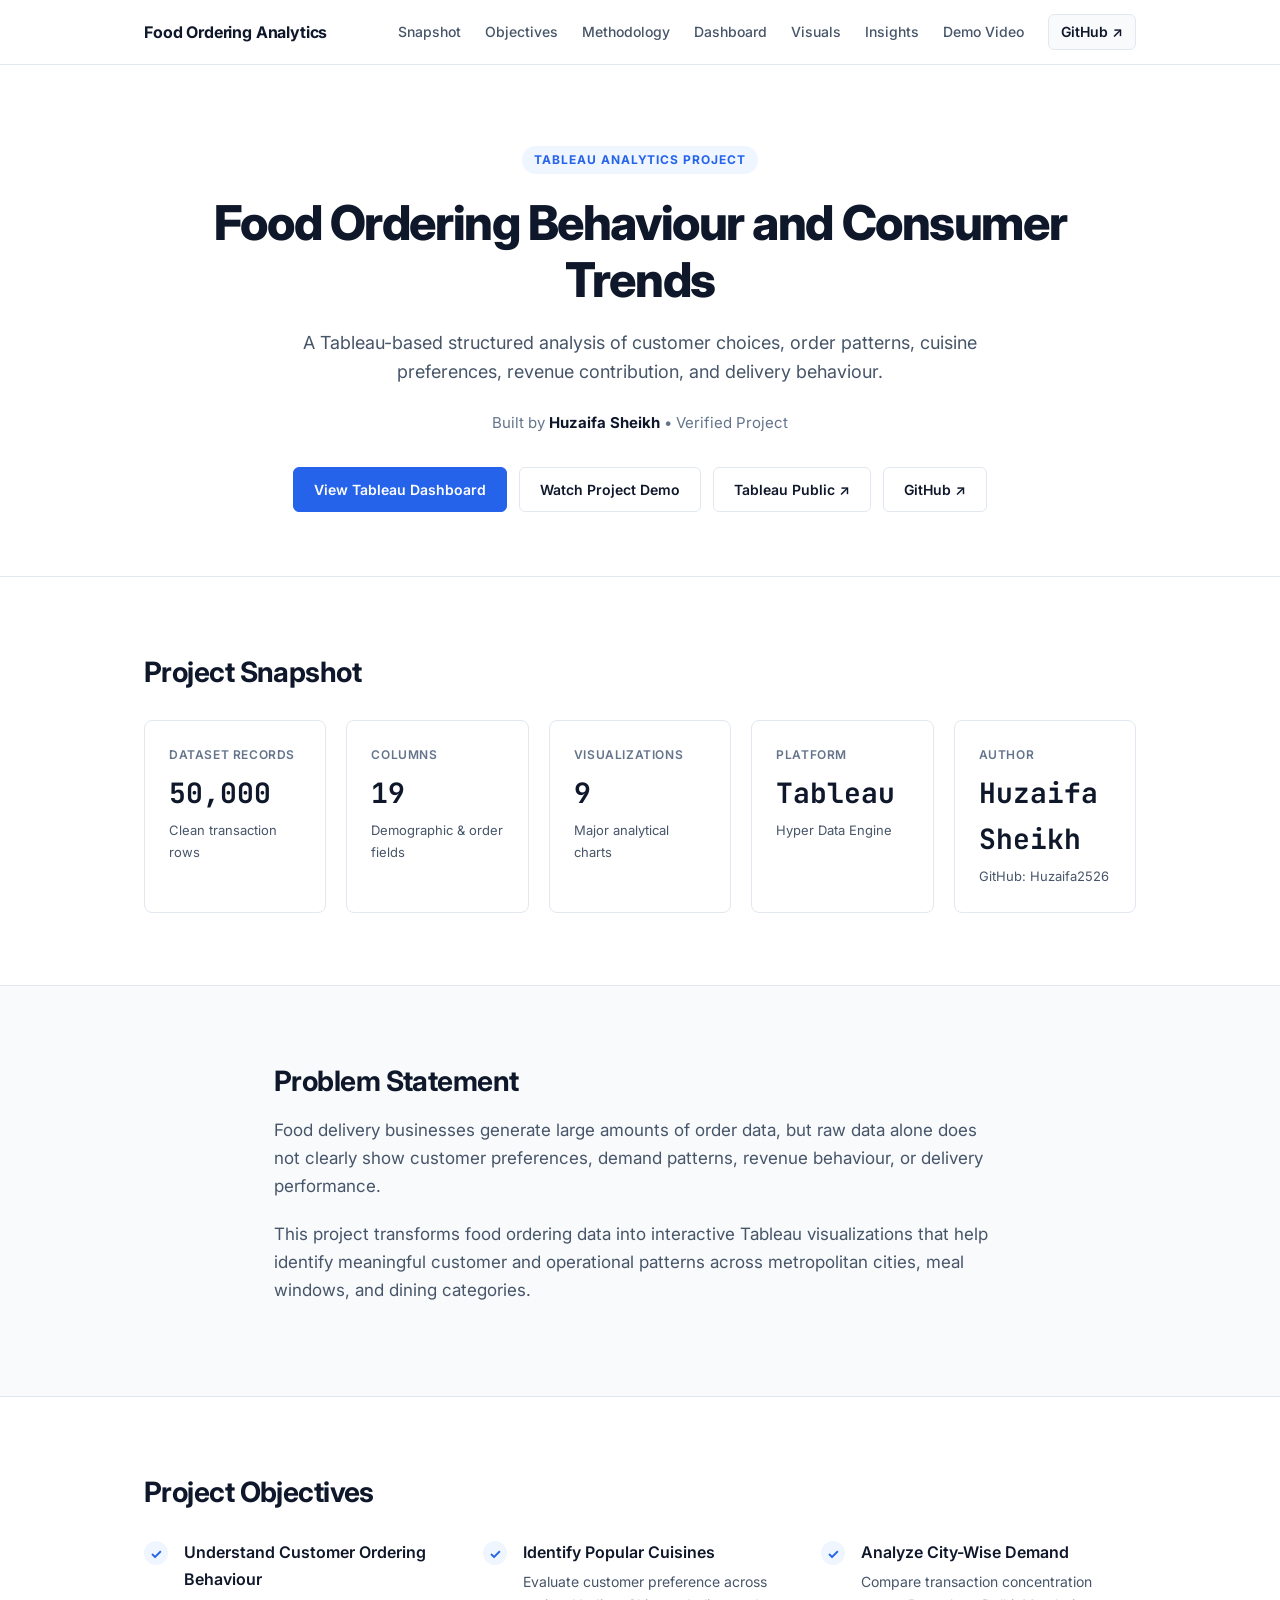
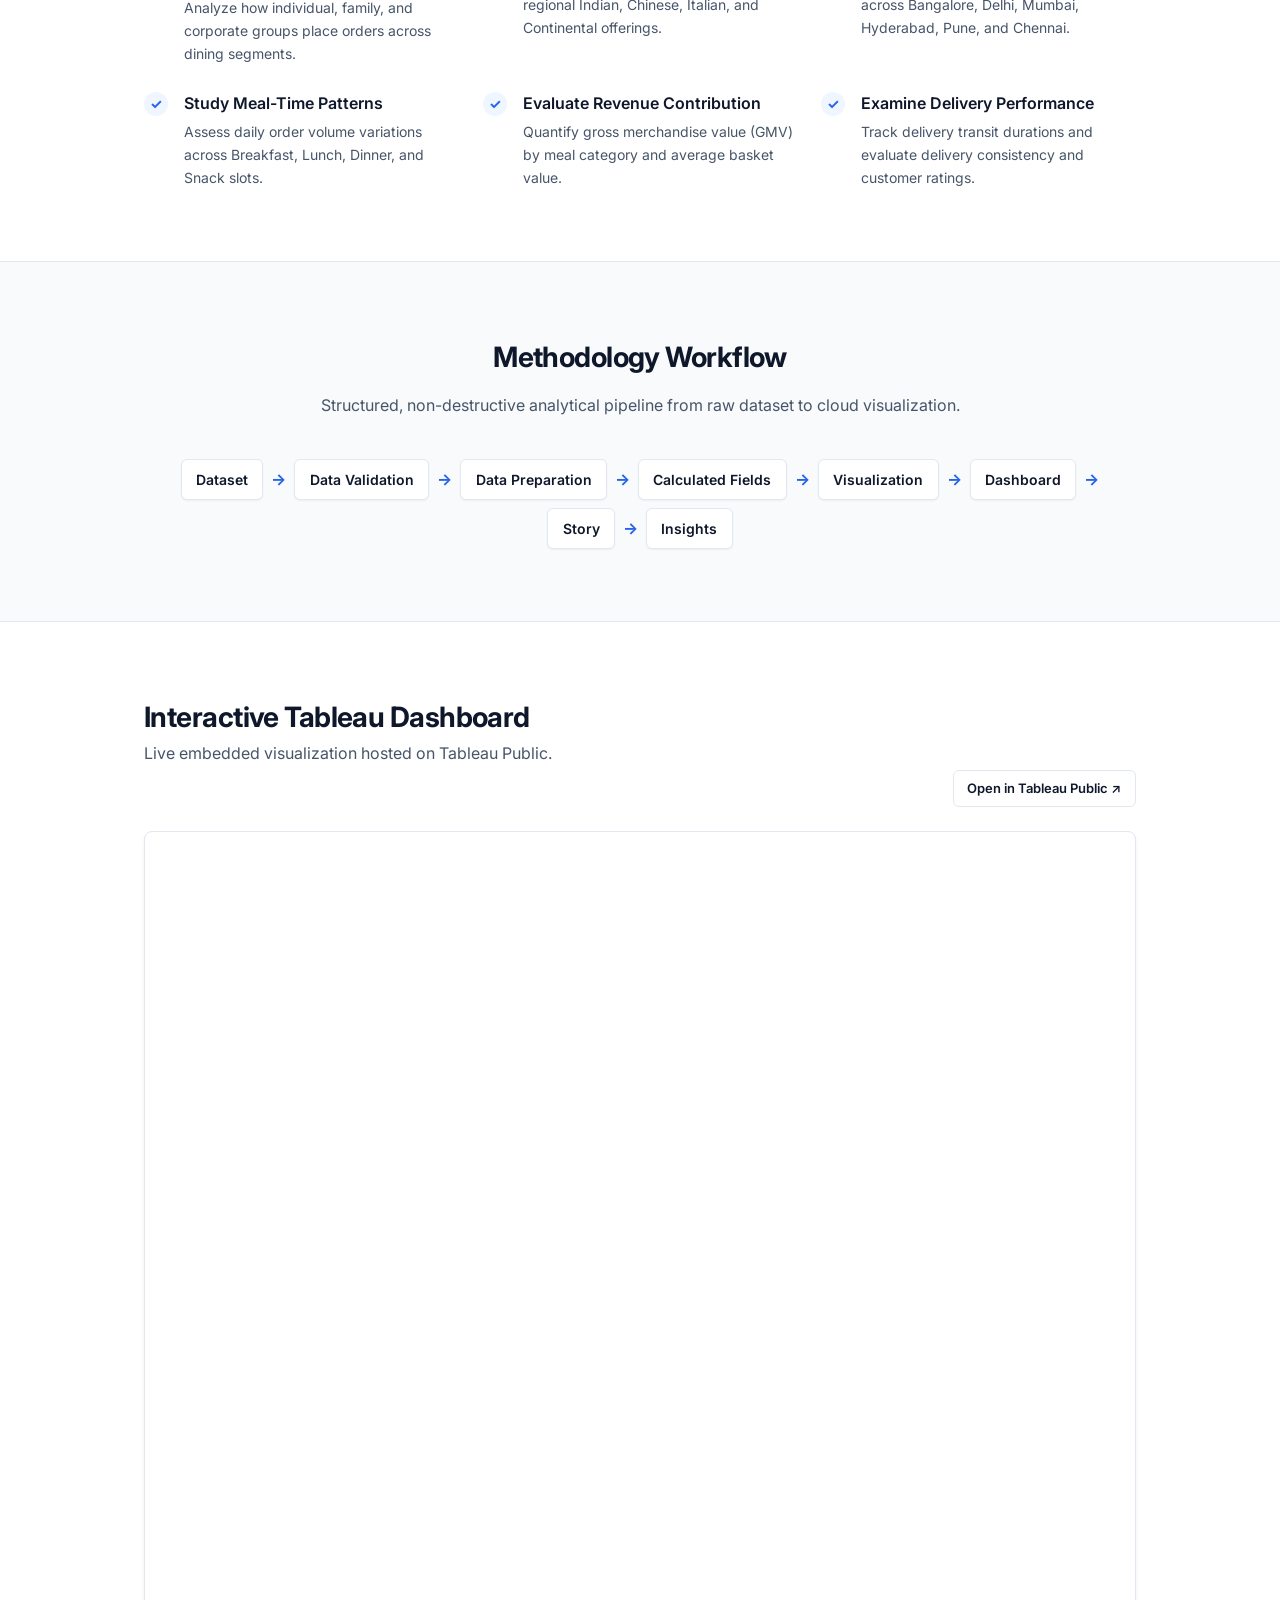
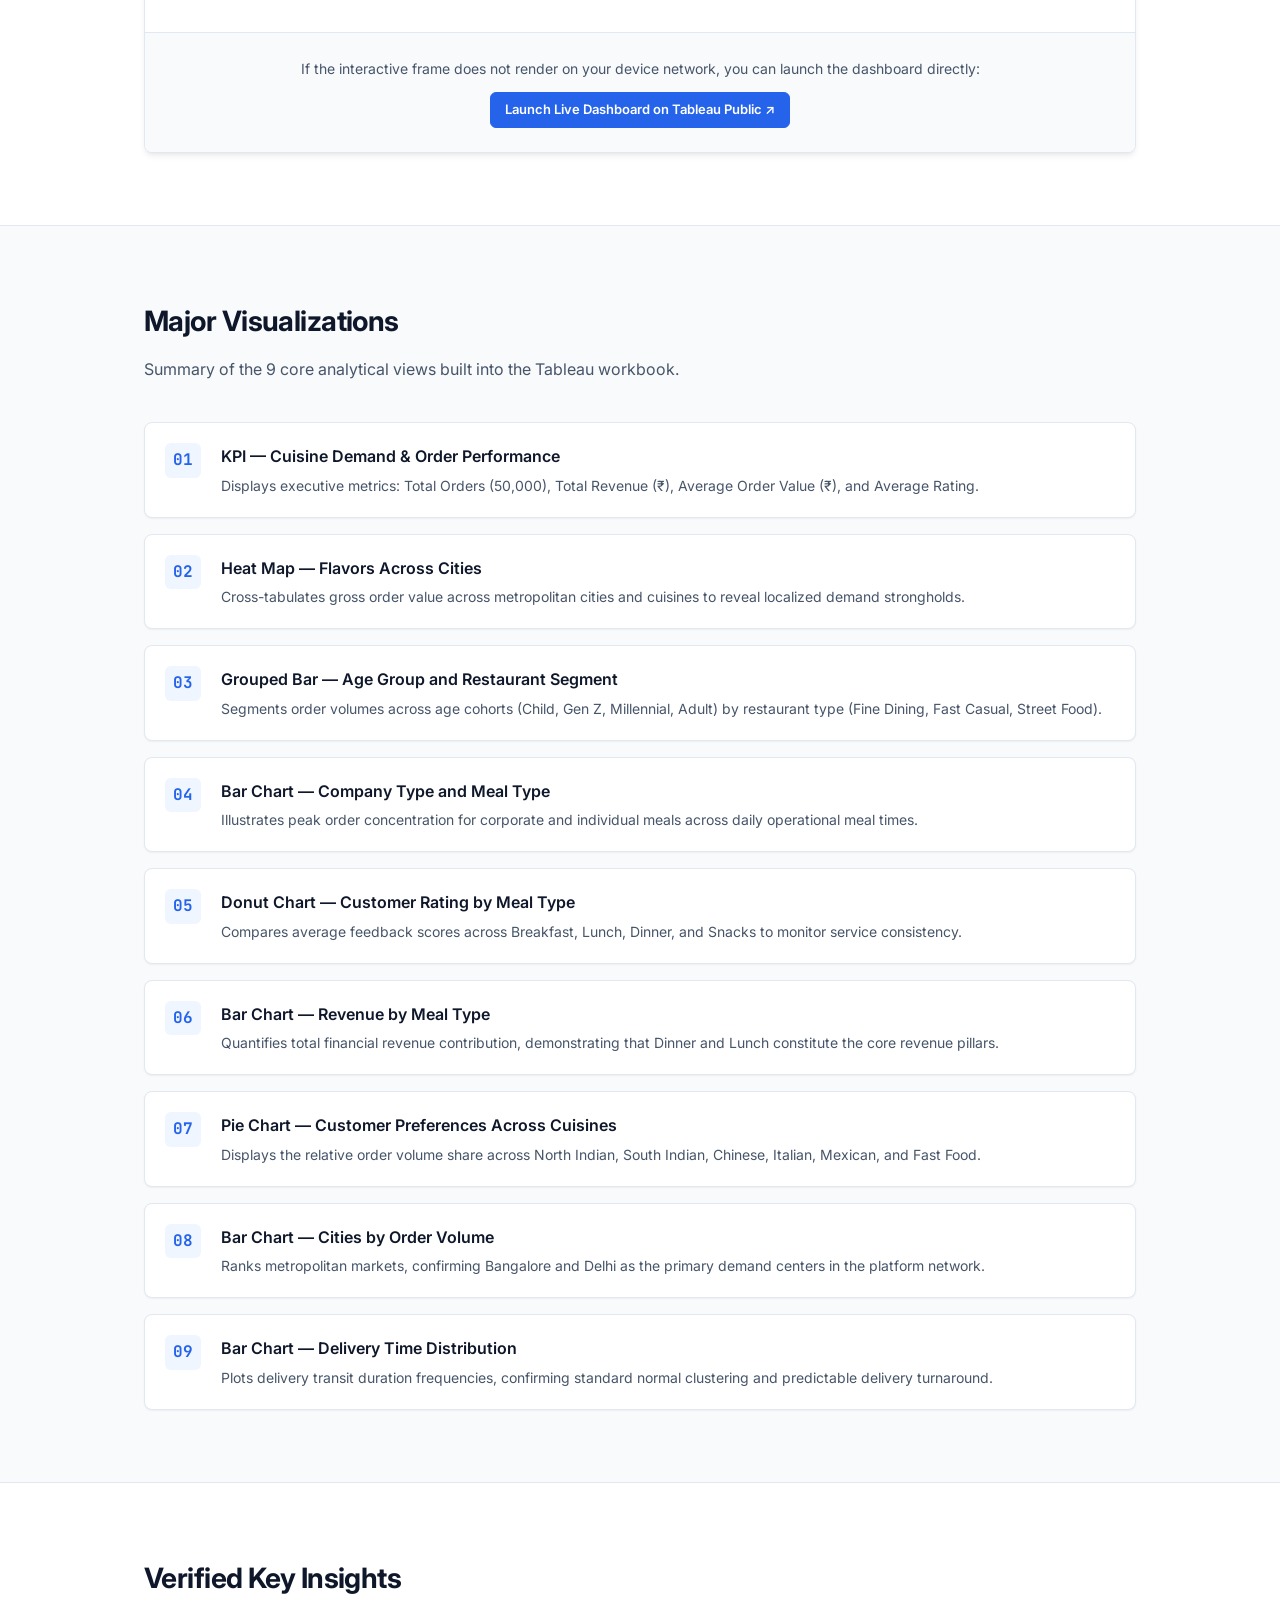
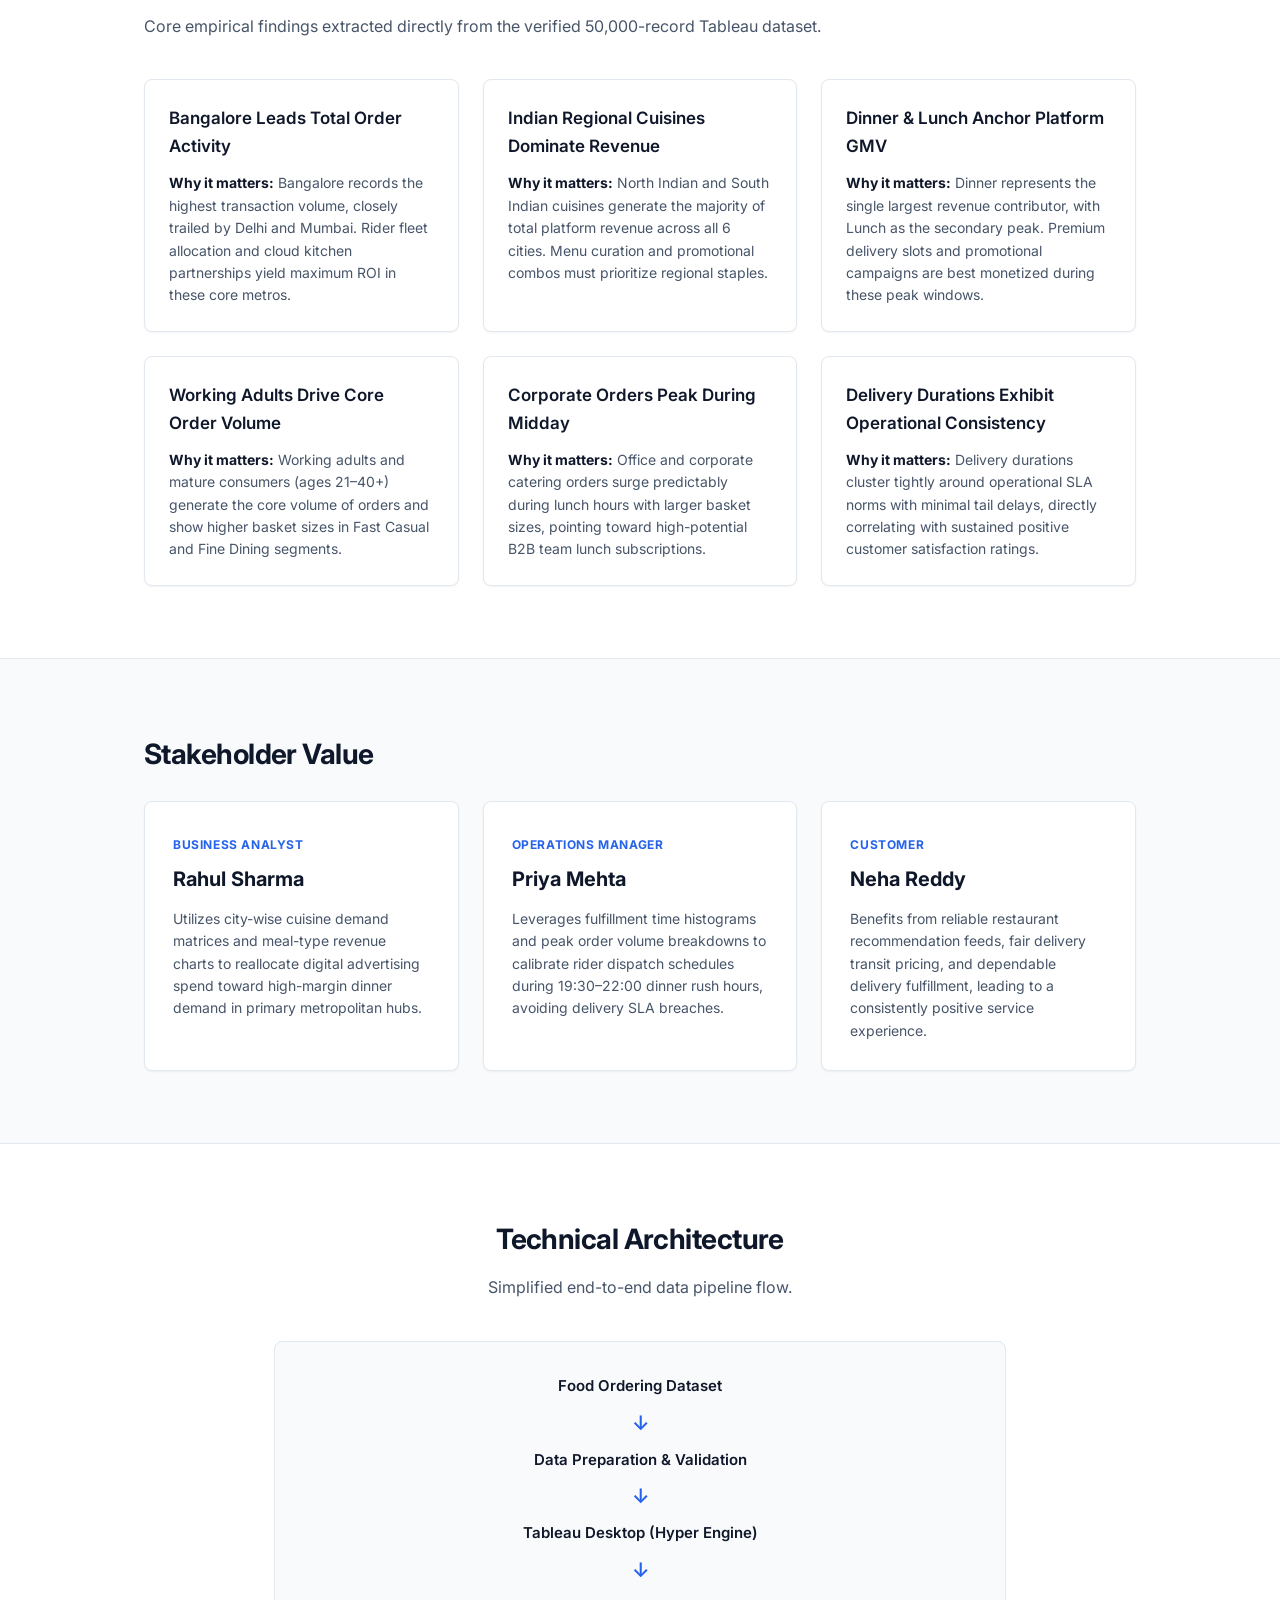
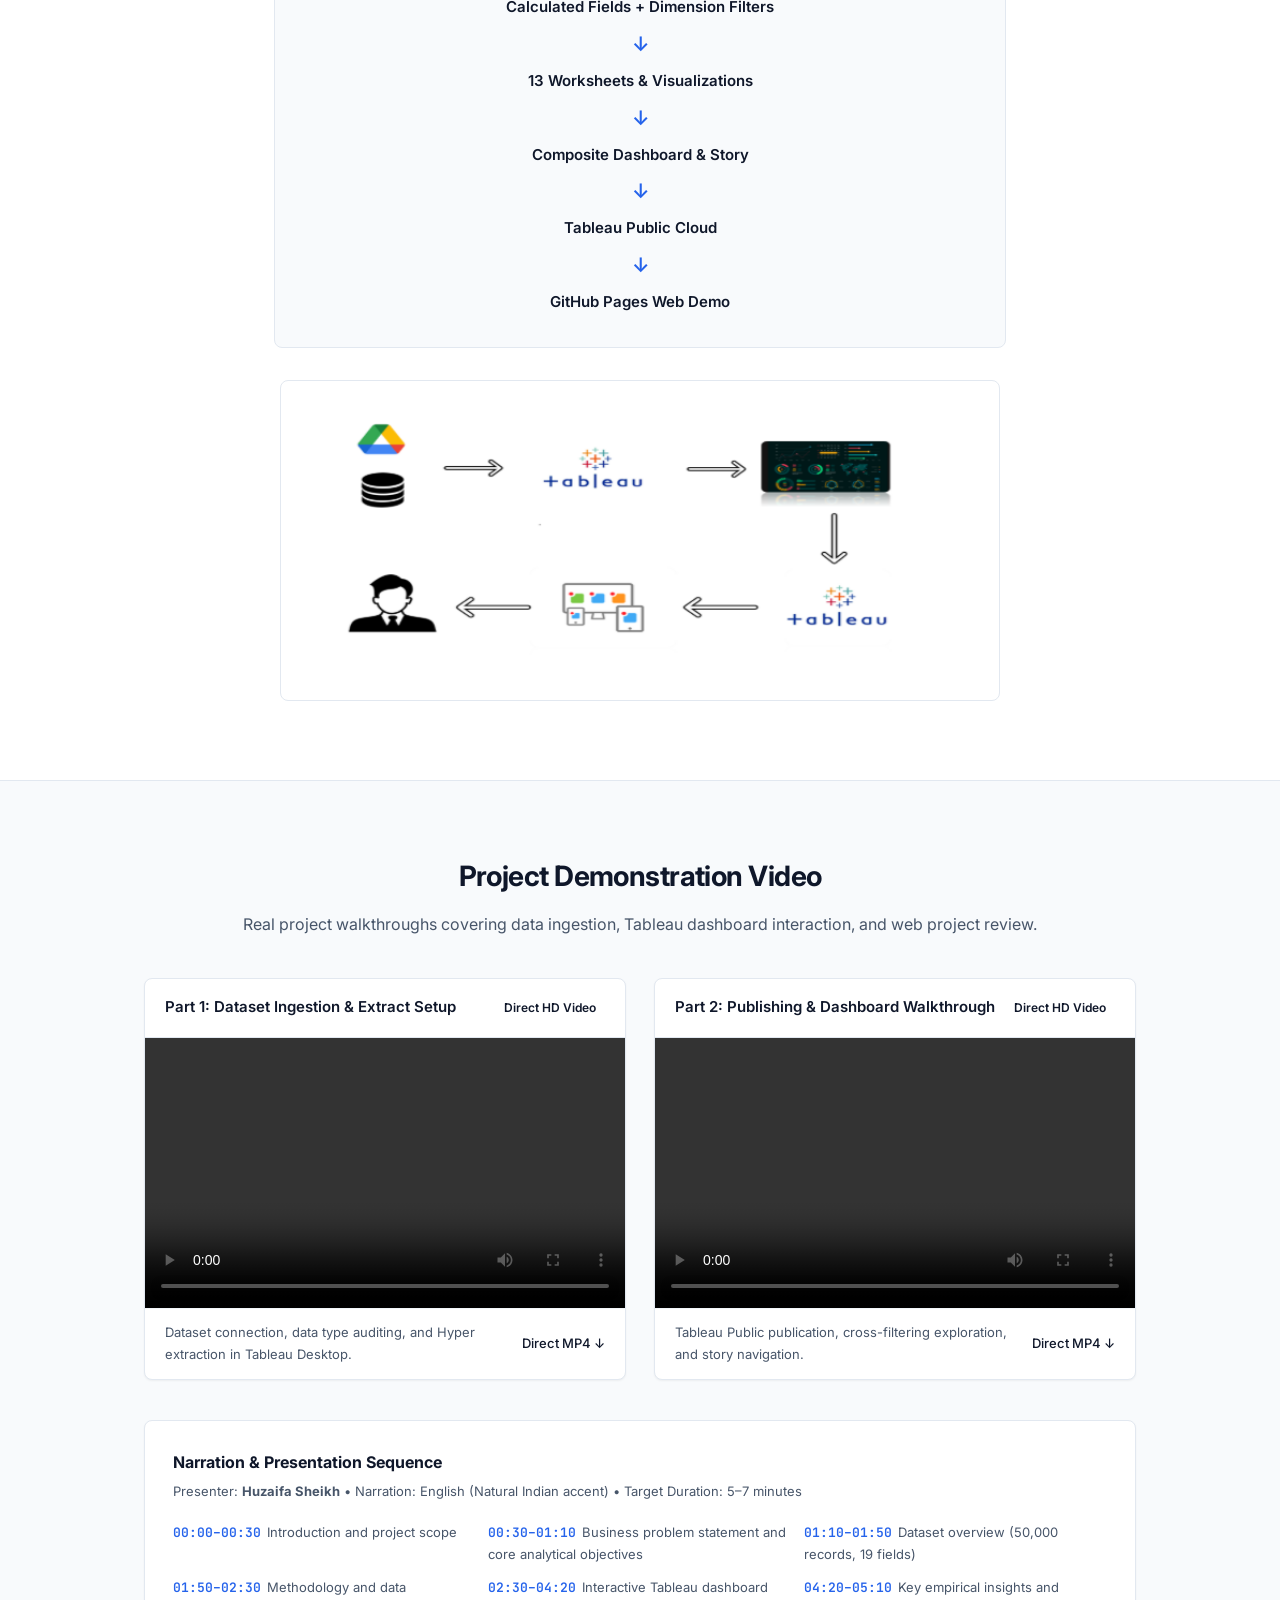
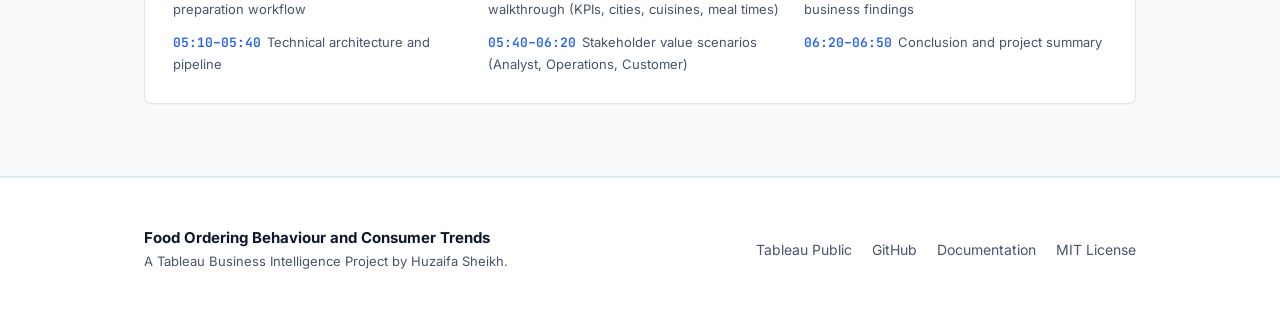
==== commit 43d512d2: "feat: embed native HTML5 demonstration videos on GitHub Pages" ====
--- a/index.html
+++ b/index.html
@@ -381,33 +381,43 @@
           <div class="video-panel">
             <div class="video-panel-head">
               <h3>Part 1: Dataset Ingestion &amp; Extract Setup</h3>
-              <a href="https://drive.google.com/file/d/1P-2juOgXIsgjyp1S3x7Zk0hI_UoCOwdy/view?usp=sharing" target="_blank" rel="noopener" class="video-ext-link">Open in Drive &nearr;</a>
+              <span class="video-badge">Direct HD Video</span>
             </div>
             <div class="video-aspect">
-              <iframe 
-                src="https://drive.google.com/file/d/1P-2juOgXIsgjyp1S3x7Zk0hI_UoCOwdy/preview" 
-                title="Dataset Loading Walkthrough" 
-                class="video-frame" 
-                loading="lazy">
-              </iframe>
-            </div>
-            <p class="video-desc">Covers dataset connection, field data type auditing, and Hyper extraction in Tableau Desktop.</p>
+              <video 
+                controls 
+                playsinline 
+                preload="metadata" 
+                class="video-frame">
+                <source src="assets/videos/ingestion_demo_web.mp4" type="video/mp4">
+                Your browser does not support HTML5 video.
+              </video>
+            </div>
+            <div class="video-footer">
+              <p class="video-desc">Dataset connection, data type auditing, and Hyper extraction in Tableau Desktop.</p>
+              <a href="assets/videos/ingestion_demo_web.mp4" download class="video-dl-btn" title="Download video file">Direct MP4 &darr;</a>
+            </div>
           </div>
 
           <div class="video-panel">
             <div class="video-panel-head">
               <h3>Part 2: Publishing &amp; Dashboard Walkthrough</h3>
-              <a href="https://drive.google.com/file/d/1EGqiZxYGsHgL8gLxxz74CgU6mHn7xiiN/view?usp=sharing" target="_blank" rel="noopener" class="video-ext-link">Open in Drive &nearr;</a>
+              <span class="video-badge">Direct HD Video</span>
             </div>
             <div class="video-aspect">
-              <iframe 
-                src="https://drive.google.com/file/d/1EGqiZxYGsHgL8gLxxz74CgU6mHn7xiiN/preview" 
-                title="Publishing and Dashboard Walkthrough" 
-                class="video-frame" 
-                loading="lazy">
-              </iframe>
-            </div>
-            <p class="video-desc">Covers Tableau Public cloud publication, cross-filtering exploration, and story navigation.</p>
+              <video 
+                controls 
+                playsinline 
+                preload="metadata" 
+                class="video-frame">
+                <source src="assets/videos/walkthrough_demo_web.mp4" type="video/mp4">
+                Your browser does not support HTML5 video.
+              </video>
+            </div>
+            <div class="video-footer">
+              <p class="video-desc">Tableau Public publication, cross-filtering exploration, and story navigation.</p>
+              <a href="assets/videos/walkthrough_demo_web.mp4" download class="video-dl-btn" title="Download video file">Direct MP4 &darr;</a>
+            </div>
           </div>
         </div>
 
--- a/style.css
+++ b/style.css
@@ -572,9 +572,15 @@
   font-weight: 600;
 }
 
-.video-ext-link {
-  font-size: 0.8125rem;
-  font-weight: 500;
+.video-badge {
+  display: inline-flex;
+  align-items: center;
+  font-size: 0.75rem;
+  font-weight: 600;
+  color: var(--primary);
+  background-color: var(--primary-subtle);
+  padding: 0.2rem 0.55rem;
+  border-radius: var(--radius-sm);
 }
 
 .video-aspect {
@@ -591,13 +597,41 @@
   width: 100%;
   height: 100%;
   border: none;
-}
-
-.video-desc {
+  object-fit: contain;
+}
+
+.video-footer {
+  display: flex;
+  align-items: center;
+  justify-content: space-between;
   padding: 0.85rem 1.25rem;
+  background-color: var(--surface-alt);
+  border-top: 1px solid var(--border-subtle);
+  gap: 1rem;
+}
+
+.video-footer .video-desc {
+  margin: 0;
+  padding: 0;
   font-size: 0.8125rem;
   color: var(--text-muted);
-  border-top: 1px solid var(--border-subtle);
+  border-top: none;
+  flex: 1;
+}
+
+.video-dl-btn {
+  display: inline-flex;
+  align-items: center;
+  gap: 0.35rem;
+  font-size: 0.8125rem;
+  font-weight: 500;
+  color: var(--primary);
+  white-space: nowrap;
+  text-decoration: none;
+}
+
+.video-dl-btn:hover {
+  text-decoration: underline;
 }
 
 /* Script Card */
